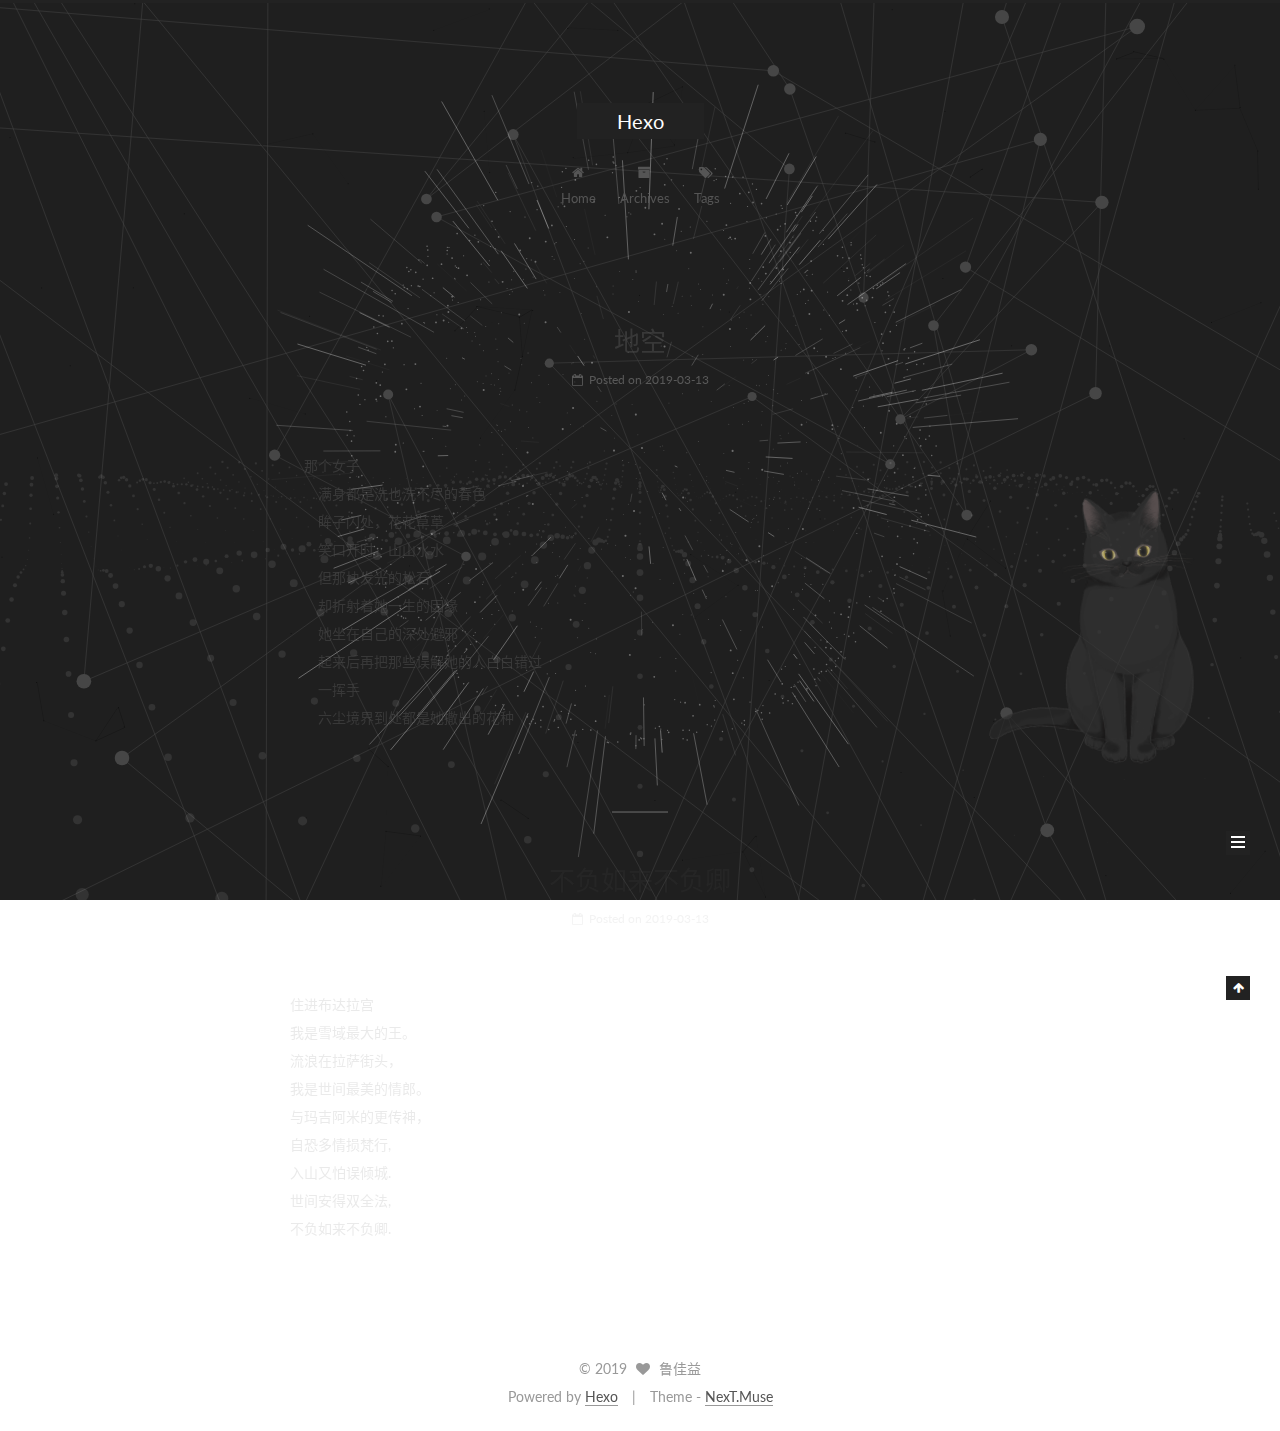
==== index.html @ 79070330 "Site updated: 2019-03-13 19:53:10" ====
<!DOCTYPE html>



  


<html class="theme-next muse use-motion" lang="zh-CN">
<head><meta name="generator" content="Hexo 3.8.0">
  <meta charset="UTF-8">
<meta http-equiv="X-UA-Compatible" content="IE=edge">
<meta name="viewport" content="width=device-width, initial-scale=1, maximum-scale=1">
<meta name="theme-color" content="#222">









<meta http-equiv="Cache-Control" content="no-transform">
<meta http-equiv="Cache-Control" content="no-siteapp">















  
  
  <link href="/lib/fancybox/source/jquery.fancybox.css?v=2.1.5" rel="stylesheet" type="text/css">




  
  
  
  

  
    
    
  

  

  

  

  

  
    
    
    <link href="//fonts.googleapis.com/css?family=Lato:300,300italic,400,400italic,700,700italic&subset=latin,latin-ext" rel="stylesheet" type="text/css">
  






<link href="/lib/font-awesome/css/font-awesome.min.css?v=4.6.2" rel="stylesheet" type="text/css">

<link href="/css/main.css?v=5.1.2" rel="stylesheet" type="text/css">


  <meta name="keywords" content="Hexo, NexT">








  <link rel="shortcut icon" type="image/x-icon" href="/favicon.ico?v=5.1.2">






<meta property="og:type" content="website">
<meta property="og:title" content="Hexo">
<meta property="og:url" content="http://yoursite.com/index.html">
<meta property="og:site_name" content="Hexo">
<meta property="og:locale" content="zh-CN">
<meta name="twitter:card" content="summary">
<meta name="twitter:title" content="Hexo">



<script type="text/javascript" id="hexo.configurations">
  var NexT = window.NexT || {};
  var CONFIG = {
    root: '/',
    scheme: 'Muse',
    sidebar: {"position":"left","display":"post","offset":12,"offset_float":12,"b2t":false,"scrollpercent":false,"onmobile":false},
    fancybox: true,
    tabs: true,
    motion: true,
    duoshuo: {
      userId: '0',
      author: 'Author'
    },
    algolia: {
      applicationID: '',
      apiKey: '',
      indexName: '',
      hits: {"per_page":10},
      labels: {"input_placeholder":"Search for Posts","hits_empty":"We didn't find any results for the search: ${query}","hits_stats":"${hits} results found in ${time} ms"}
    }
  };
</script>



  <link rel="canonical" href="http://yoursite.com/">





  <title>Hexo</title>
  














</head>

<body itemscope itemtype="http://schema.org/WebPage" lang="zh-CN">

  
  
    
  

  <div class="container sidebar-position-left 
   page-home 
 ">
    <div class="headband"></div>

    <header id="header" class="header" itemscope itemtype="http://schema.org/WPHeader">
      <div class="header-inner"><div class="site-brand-wrapper">
  <div class="site-meta ">
    

    <div class="custom-logo-site-title">
      <a href="/" class="brand" rel="start">
        <span class="logo-line-before"><i></i></span>
        <span class="site-title">Hexo</span>
        <span class="logo-line-after"><i></i></span>
      </a>
    </div>
      
        <p class="site-subtitle"></p>
      
  </div>

  <div class="site-nav-toggle">
    <button>
      <span class="btn-bar"></span>
      <span class="btn-bar"></span>
      <span class="btn-bar"></span>
    </button>
  </div>
</div>

<nav class="site-nav">
  

  
    <ul id="menu" class="menu">
      
        
        <li class="menu-item menu-item-home">
          <a href="/" rel="section">
            
              <i class="menu-item-icon fa fa-fw fa-home"></i> <br>
            
            Home
          </a>
        </li>
      
        
        <li class="menu-item menu-item-archives">
          <a href="/archives/" rel="section">
            
              <i class="menu-item-icon fa fa-fw fa-archive"></i> <br>
            
            Archives
          </a>
        </li>
      
        
        <li class="menu-item menu-item-tags">
          <a href="/tags/" rel="section">
            
              <i class="menu-item-icon fa fa-fw fa-tags"></i> <br>
            
            Tags
          </a>
        </li>
      

      
    </ul>
  

  
</nav>



 </div>
    </header>

    <main id="main" class="main">
      <div class="main-inner">
        <div class="content-wrap">
          <div id="content" class="content">
            
  <section id="posts" class="posts-expand">
    
      

  

  
  
  

  <article class="post post-type-normal" itemscope itemtype="http://schema.org/Article">
  
  
  
  <div class="post-block">
    <link itemprop="mainEntityOfPage" href="http://yoursite.com/2019/03/13/地空/">

    <span hidden itemprop="author" itemscope itemtype="http://schema.org/Person">
      <meta itemprop="name" content="鲁佳益">
      <meta itemprop="description" content>
      <meta itemprop="image" content="/images/avatar.gif">
    </span>

    <span hidden itemprop="publisher" itemscope itemtype="http://schema.org/Organization">
      <meta itemprop="name" content="Hexo">
    </span>

    
      <header class="post-header">

        
        
          <h1 class="post-title" itemprop="name headline">
                
                <a class="post-title-link" href="/2019/03/13/地空/" itemprop="url">地空</a></h1>
        

        <div class="post-meta">
          <span class="post-time">
            
              <span class="post-meta-item-icon">
                <i class="fa fa-calendar-o"></i>
              </span>
              
                <span class="post-meta-item-text">Posted on</span>
              
              <time title="Post created" itemprop="dateCreated datePublished" datetime="2019-03-13T19:48:02+08:00">
                2019-03-13
              </time>
            

            

            
          </span>

          

          
            
          

          
          

          

          

          

        </div>
      </header>
    

    
    
    
    <div class="post-body" itemprop="articleBody">

      
      

      
        
          
            <p>　那个女子<br>　　满身都是洗也洗不尽的春色<br>　　眸子闪处，花花草草<br>　　笑口开时，山山水水<br>　　但那块发光的松石<br>　　却折射着她一生的因缘<br>　　她坐在自己的深处避邪<br>　　起来后再把那些误解她的人白白错过<br>　　一挥手<br>　　六尘境界到处都是她撒出的花种</p>

          
        
      
    </div>
    
    
    

    

    

    

    <footer class="post-footer">
      

      

      

      
      
        <div class="post-eof"></div>
      
    </footer>
  </div>
  
  
  
  </article>


    
      

  

  
  
  

  <article class="post post-type-normal" itemscope itemtype="http://schema.org/Article">
  
  
  
  <div class="post-block">
    <link itemprop="mainEntityOfPage" href="http://yoursite.com/2019/03/13/不负如来不负卿/">

    <span hidden itemprop="author" itemscope itemtype="http://schema.org/Person">
      <meta itemprop="name" content="鲁佳益">
      <meta itemprop="description" content>
      <meta itemprop="image" content="/images/avatar.gif">
    </span>

    <span hidden itemprop="publisher" itemscope itemtype="http://schema.org/Organization">
      <meta itemprop="name" content="Hexo">
    </span>

    
      <header class="post-header">

        
        
          <h1 class="post-title" itemprop="name headline">
                
                <a class="post-title-link" href="/2019/03/13/不负如来不负卿/" itemprop="url">不负如来不负卿</a></h1>
        

        <div class="post-meta">
          <span class="post-time">
            
              <span class="post-meta-item-icon">
                <i class="fa fa-calendar-o"></i>
              </span>
              
                <span class="post-meta-item-text">Posted on</span>
              
              <time title="Post created" itemprop="dateCreated datePublished" datetime="2019-03-13T19:45:33+08:00">
                2019-03-13
              </time>
            

            

            
          </span>

          

          
            
          

          
          

          

          

          

        </div>
      </header>
    

    
    
    
    <div class="post-body" itemprop="articleBody">

      
      

      
        
          
            <p>住进布达拉宫<br>我是雪域最大的王。<br>流浪在拉萨街头，<br>我是世间最美的情郎。<br>与玛吉阿米的更传神，<br>自恐多情损梵行,<br>入山又怕误倾城.<br>世间安得双全法,<br>不负如来不负卿.</p>

          
        
      
    </div>
    
    
    

    

    

    

    <footer class="post-footer">
      

      

      

      
      
        <div class="post-eof"></div>
      
    </footer>
  </div>
  
  
  
  </article>


    
  </section>

  


          </div>
          


          

        </div>
        
          
  
  <div class="sidebar-toggle">
    <div class="sidebar-toggle-line-wrap">
      <span class="sidebar-toggle-line sidebar-toggle-line-first"></span>
      <span class="sidebar-toggle-line sidebar-toggle-line-middle"></span>
      <span class="sidebar-toggle-line sidebar-toggle-line-last"></span>
    </div>
  </div>

  <aside id="sidebar" class="sidebar">
    
    <div class="sidebar-inner">

      

      

      <section class="site-overview sidebar-panel sidebar-panel-active">
        <div class="site-author motion-element" itemprop="author" itemscope itemtype="http://schema.org/Person">
          <img class="site-author-image" itemprop="image" src="/images/avatar.gif" alt="鲁佳益">
          <p class="site-author-name" itemprop="name">鲁佳益</p>
           
              <p class="site-description motion-element" itemprop="description"></p>
          
        </div>
        <nav class="site-state motion-element">

          
            <div class="site-state-item site-state-posts">
              <a href="/archives/">
                <span class="site-state-item-count">2</span>
                <span class="site-state-item-name">posts</span>
              </a>
            </div>
          

          

          

        </nav>

        

        <div class="links-of-author motion-element">
          
        </div>

        
        

        
        

        


      </section>

      

      

    </div>
  </aside>


        
      </div>
    </main>

    <footer id="footer" class="footer">
      <div class="footer-inner">
        <div class="copyright">
  
  &copy; 
  <span itemprop="copyrightYear">2019</span>
  <span class="with-love">
    <i class="fa fa-heart"></i>
  </span>
  <span class="author" itemprop="copyrightHolder">鲁佳益</span>
</div>


<div class="powered-by">
  Powered by <a class="theme-link" href="https://hexo.io">Hexo</a>
</div>

<div class="theme-info">
  Theme -
  <a class="theme-link" href="https://github.com/iissnan/hexo-theme-next">
    NexT.Muse
  </a>
</div>


        

        
      </div>
    </footer>

    
      <div class="back-to-top">
        <i class="fa fa-arrow-up"></i>
        
      </div>
    

  </div>

  

<script type="text/javascript">
  if (Object.prototype.toString.call(window.Promise) !== '[object Function]') {
    window.Promise = null;
  }
</script>









  


  



  
  



  
  



  
  





  
  <script type="text/javascript" src="/lib/jquery/index.js?v=2.1.3"></script>

  
  <script type="text/javascript" src="/lib/fastclick/lib/fastclick.min.js?v=1.0.6"></script>

  
  <script type="text/javascript" src="/lib/jquery_lazyload/jquery.lazyload.js?v=1.9.7"></script>

  
  <script type="text/javascript" src="/lib/velocity/velocity.min.js?v=1.2.1"></script>

  
  <script type="text/javascript" src="/lib/velocity/velocity.ui.min.js?v=1.2.1"></script>

  
  <script type="text/javascript" src="/lib/fancybox/source/jquery.fancybox.pack.js?v=2.1.5"></script>

  
  <script type="text/javascript" src="/lib/canvas-nest/canvas-nest.min.js"></script>

  
  <script type="text/javascript" src="/lib/three/three.min.js"></script>

  
  <script type="text/javascript" src="/lib/three/three-waves.min.js"></script>

  
  <script type="text/javascript" src="/lib/three/canvas_lines.min.js"></script>

  
  <script type="text/javascript" src="/lib/three/canvas_sphere.min.js"></script>


  


  <script type="text/javascript" src="/js/src/utils.js?v=5.1.2"></script>

  <script type="text/javascript" src="/js/src/motion.js?v=5.1.2"></script>



  
  

  
    <script type="text/javascript" src="/js/src/scrollspy.js?v=5.1.2"></script>
<script type="text/javascript" src="/js/src/post-details.js?v=5.1.2"></script>

  

  


  <script type="text/javascript" src="/js/src/bootstrap.js?v=5.1.2"></script>



  


  




	





  





  






  





  

  

  

  

  

  

<script src="/live2dw/lib/L2Dwidget.min.js?0c58a1486de42ac6cc1c59c7d98ae887"></script><script>L2Dwidget.init({"pluginRootPath":"live2dw/","pluginJsPath":"lib/","pluginModelPath":"assets/","tagMode":false,"log":false,"model":{"jsonPath":"/live2dw/assets/hijiki.model.json"},"display":{"position":"right","width":150,"height":300},"mobile":{"show":true}});</script></body>
</html>
---- css/main.css ----
/* normalize.css v3.0.2 | MIT License | git.io/normalize */
html {
  font-family: sans-serif; /* 1 */
  -ms-text-size-adjust: 100%; /* 2 */
  -webkit-text-size-adjust: 100%; /* 2 */
}
body {
  margin: 0;
}
article,
aside,
details,
figcaption,
figure,
footer,
header,
hgroup,
main,
menu,
nav,
section,
summary {
  display: block;
}
audio,
canvas,
progress,
video {
  display: inline-block; /* 1 */
  vertical-align: baseline; /* 2 */
}
audio:not([controls]) {
  display: none;
  height: 0;
}
[hidden],
template {
  display: none;
}
a {
  background-color: transparent;
}
a:active,
a:hover {
  outline: 0;
}
abbr[title] {
  border-bottom: 1px dotted;
}
b,
strong {
  font-weight: bold;
}
dfn {
  font-style: italic;
}
h1 {
  font-size: 2em;
  margin: 0.67em 0;
}
mark {
  background: #ff0;
  color: #000;
}
small {
  font-size: 80%;
}
sub,
sup {
  font-size: 75%;
  line-height: 0;
  position: relative;
  vertical-align: baseline;
}
sup {
  top: -0.5em;
}
sub {
  bottom: -0.25em;
}
img {
  border: 0;
}
svg:not(:root) {
  overflow: hidden;
}
figure {
  margin: 1em 40px;
}
hr {
  -moz-box-sizing: content-box;
  box-sizing: content-box;
  height: 0;
}
pre {
  overflow: auto;
}
code,
kbd,
pre,
samp {
  font-family: monospace, monospace;
  font-size: 1em;
}
button,
input,
optgroup,
select,
textarea {
  color: inherit; /* 1 */
  font: inherit; /* 2 */
  margin: 0; /* 3 */
}
button {
  overflow: visible;
}
button,
select {
  text-transform: none;
}
button,
html input[type="button"],
input[type="reset"],
input[type="submit"] {
  -webkit-appearance: button; /* 2 */
  cursor: pointer; /* 3 */
}
button[disabled],
html input[disabled] {
  cursor: default;
}
button::-moz-focus-inner,
input::-moz-focus-inner {
  border: 0;
  padding: 0;
}
input {
  line-height: normal;
}
input[type="checkbox"],
input[type="radio"] {
  box-sizing: border-box; /* 1 */
  padding: 0; /* 2 */
}
input[type="number"]::-webkit-inner-spin-button,
input[type="number"]::-webkit-outer-spin-button {
  height: auto;
}
input[type="search"] {
  -webkit-appearance: textfield; /* 1 */
  -moz-box-sizing: content-box;
  -webkit-box-sizing: content-box; /* 2 */
  box-sizing: content-box;
}
input[type="search"]::-webkit-search-cancel-button,
input[type="search"]::-webkit-search-decoration {
  -webkit-appearance: none;
}
fieldset {
  border: 1px solid #c0c0c0;
  margin: 0 2px;
  padding: 0.35em 0.625em 0.75em;
}
legend {
  border: 0; /* 1 */
  padding: 0; /* 2 */
}
textarea {
  overflow: auto;
}
optgroup {
  font-weight: bold;
}
table {
  border-collapse: collapse;
  border-spacing: 0;
}
td,
th {
  padding: 0;
}
::selection {
  background: #262a30;
  color: #fff;
}
body {
  position: relative;
  font-family: 'Lato', "PingFang SC", "Microsoft YaHei", sans-serif;
  font-size: 14px;
  line-height: 2;
  color: #555;
  background: #fff;
}
@media (max-width: 767px) {
  body {
    padding-right: 0 !important;
  }
}
@media (min-width: 768px) and (max-width: 991px) {
  body {
    padding-right: 0 !important;
  }
}
@media (min-width: 1600px) {
  body {
    font-size: 16px;
  }
}
h1,
h2,
h3,
h4,
h5,
h6 {
  margin: 0;
  padding: 0;
  font-weight: bold;
  line-height: 1.5;
  font-family: 'Lato', "PingFang SC", "Microsoft YaHei", sans-serif;
}
h2,
h3,
h4,
h5,
h6 {
  margin: 20px 0 15px;
}
h1 {
  font-size: 22px;
}
@media (max-width: 767px) {
  h1 {
    font-size: 18px;
  }
}
h2 {
  font-size: 20px;
}
@media (max-width: 767px) {
  h2 {
    font-size: 16px;
  }
}
h3 {
  font-size: 18px;
}
@media (max-width: 767px) {
  h3 {
    font-size: 14px;
  }
}
h4 {
  font-size: 16px;
}
@media (max-width: 767px) {
  h4 {
    font-size: 12px;
  }
}
h5 {
  font-size: 14px;
}
@media (max-width: 767px) {
  h5 {
    font-size: 10px;
  }
}
h6 {
  font-size: 12px;
}
@media (max-width: 767px) {
  h6 {
    font-size: 8px;
  }
}
p {
  margin: 0 0 20px 0;
}
a {
  color: #555;
  text-decoration: none;
  border-bottom: 1px solid #999;
  word-wrap: break-word;
}
a:hover {
  color: #222;
  border-bottom-color: #222;
}
blockquote {
  margin: 0;
  padding: 0;
}
img {
  display: block;
  margin: auto;
  max-width: 100%;
  height: auto;
}
hr {
  margin: 40px 0;
  height: 3px;
  border: none;
  background-color: #ddd;
  background-image: repeating-linear-gradient(-45deg, #fff, #fff 4px, transparent 4px, transparent 8px);
}
blockquote {
  padding: 0 15px;
  color: #666;
  border-left: 4px solid #ddd;
}
blockquote cite::before {
  content: "-";
  padding: 0 5px;
}
dt {
  font-weight: 700;
}
dd {
  margin: 0;
  padding: 0;
}
.text-left {
  text-align: left;
}
.text-center {
  text-align: center;
}
.text-right {
  text-align: right;
}
.text-justify {
  text-align: justify;
}
.text-nowrap {
  white-space: nowrap;
}
.text-lowercase {
  text-transform: lowercase;
}
.text-uppercase {
  text-transform: uppercase;
}
.text-capitalize {
  text-transform: capitalize;
}
.center-block {
  display: block;
  margin-left: auto;
  margin-right: auto;
}
.clearfix:before,
.clearfix:after {
  content: " ";
  display: table;
}
.clearfix:after {
  clear: both;
}
.pullquote {
  width: 45%;
}
.pullquote.left {
  float: left;
  margin-left: 5px;
  margin-right: 10px;
}
.pullquote.right {
  float: right;
  margin-left: 10px;
  margin-right: 5px;
}
.affix.affix.affix {
  position: fixed;
}
.translation {
  margin-top: -20px;
  font-size: 14px;
  color: #999;
}
.scrollbar-measure {
  width: 100px;
  height: 100px;
  overflow: scroll;
  position: absolute;
  top: -9999px;
}
.use-motion .motion-element {
  opacity: 0;
}
table {
  margin: 20px 0;
  width: 100%;
  border-collapse: collapse;
  border-spacing: 0;
  border: 1px solid #ddd;
  font-size: 14px;
  table-layout: fixed;
  word-wrap: break-all;
}
table>tbody>tr:nth-of-type(odd) {
  background-color: #f9f9f9;
}
table>tbody>tr:hover {
  background-color: #f5f5f5;
}
caption,
th,
td {
  padding: 8px;
  text-align: left;
  vertical-align: middle;
  font-weight: normal;
}
th,
td {
  border-bottom: 3px solid #ddd;
  border-right: 1px solid #eee;
}
th {
  padding-bottom: 10px;
  font-weight: 700;
}
td {
  border-bottom-width: 1px;
}
html,
body {
  height: 100%;
}
.container {
  position: relative;
  min-height: 100%;
}
.header-inner {
  margin: 0 auto;
  padding: 100px 0 70px;
  width: 700px;
}
@media (min-width: 1600px) {
  .container .header-inner {
    width: 900px;
  }
}
.main {
  padding-bottom: 150px;
}
.main-inner {
  margin: 0 auto;
  width: 700px;
}
@media (min-width: 1600px) {
  .container .main-inner {
    width: 900px;
  }
}
.footer {
  position: absolute;
  left: 0;
  bottom: 0;
  width: 100%;
  min-height: 50px;
}
.footer-inner {
  box-sizing: border-box;
  margin: 20px auto;
  width: 700px;
}
@media (min-width: 1600px) {
  .container .footer-inner {
    width: 900px;
  }
}
pre,
.highlight {
  overflow: auto;
  margin: 20px 0;
  padding: 0;
  font-size: 13px;
  color: #4d4d4c;
  background: #f7f7f7;
  line-height: 1.6;
}
pre,
code {
  font-family: consolas, Menlo, "PingFang SC", "Microsoft YaHei", monospace;
}
code {
  padding: 2px 4px;
  word-wrap: break-word;
  color: #555;
  background: #eee;
  border-radius: 3px;
  font-size: 13px;
}
pre code {
  padding: 0;
  color: #4d4d4c;
  background: none;
  text-shadow: none;
}
.highlight {
  border-radius: 1px;
}
.highlight pre {
  border: none;
  margin: 0;
  padding: 10px 0;
}
.highlight table {
  margin: 0;
  width: auto;
  border: none;
}
.highlight td {
  border: none;
  padding: 0;
}
.highlight figcaption {
  font-size: 1em;
  color: #4d4d4c;
  line-height: 1em;
  margin-bottom: 1em;
}
.highlight figcaption:before,
.highlight figcaption:after {
  content: " ";
  display: table;
}
.highlight figcaption:after {
  clear: both;
}
.highlight figcaption a {
  float: right;
  color: #4d4d4c;
}
.highlight figcaption a:hover {
  border-bottom-color: #4d4d4c;
}
.highlight .gutter pre {
  padding-left: 10px;
  padding-right: 10px;
  color: #869194;
  text-align: right;
  background-color: #eff2f3;
}
.highlight .code pre {
  width: 100%;
  padding-left: 10px;
  padding-right: 10px;
  background-color: #f7f7f7;
}
.highlight .line {
  height: 20px;
}
.gutter {
  -webkit-user-select: none;
  -moz-user-select: none;
  -ms-user-select: none;
  user-select: none;
}
.gist table {
  width: auto;
}
.gist table td {
  border: none;
}
pre .deletion {
  background: #fdd;
}
pre .addition {
  background: #dfd;
}
pre .meta {
  color: #8959a8;
}
pre .comment {
  color: #8e908c;
}
pre .variable,
pre .attribute,
pre .tag,
pre .regexp,
pre .ruby .constant,
pre .xml .tag .title,
pre .xml .pi,
pre .xml .doctype,
pre .html .doctype,
pre .css .id,
pre .css .class,
pre .css .pseudo {
  color: #c82829;
}
pre .number,
pre .preprocessor,
pre .built_in,
pre .literal,
pre .params,
pre .constant,
pre .command {
  color: #f5871f;
}
pre .ruby .class .title,
pre .css .rules .attribute,
pre .string,
pre .value,
pre .inheritance,
pre .header,
pre .ruby .symbol,
pre .xml .cdata,
pre .special,
pre .number,
pre .formula {
  color: #718c00;
}
pre .title,
pre .css .hexcolor {
  color: #3e999f;
}
pre .function,
pre .python .decorator,
pre .python .title,
pre .ruby .function .title,
pre .ruby .title .keyword,
pre .perl .sub,
pre .javascript .title,
pre .coffeescript .title {
  color: #4271ae;
}
pre .keyword,
pre .javascript .function {
  color: #8959a8;
}
.full-image.full-image.full-image {
  border: none;
  max-width: 100%;
  width: auto;
  margin: 20px auto;
}
@media (min-width: 992px) {
  .full-image.full-image.full-image {
    max-width: none;
    width: 110%;
    margin: 25px -5%;
  }
}
.blockquote-center,
.page-home .post-type-quote blockquote,
.page-post-detail .post-type-quote blockquote {
  position: relative;
  margin: 40px 0;
  padding: 0;
  border-left: none;
  text-align: center;
}
.blockquote-center::before,
.page-home .post-type-quote blockquote::before,
.page-post-detail .post-type-quote blockquote::before,
.blockquote-center::after,
.page-home .post-type-quote blockquote::after,
.page-post-detail .post-type-quote blockquote::after {
  position: absolute;
  content: ' ';
  display: block;
  width: 100%;
  height: 24px;
  opacity: 0.2;
  background-repeat: no-repeat;
  background-position: 0 -6px;
  background-size: 22px 22px;
}
.blockquote-center::before,
.page-home .post-type-quote blockquote::before,
.page-post-detail .post-type-quote blockquote::before {
  top: -20px;
  background-image: url("../images/quote-l.svg");
  border-top: 1px solid #ccc;
}
.blockquote-center::after,
.page-home .post-type-quote blockquote::after,
.page-post-detail .post-type-quote blockquote::after {
  bottom: -20px;
  background-image: url("../images/quote-r.svg");
  border-bottom: 1px solid #ccc;
  background-position: 100% 8px;
}
.blockquote-center p,
.page-home .post-type-quote blockquote p,
.page-post-detail .post-type-quote blockquote p,
.blockquote-center div,
.page-home .post-type-quote blockquote div,
.page-post-detail .post-type-quote blockquote div {
  text-align: center;
}
.post .post-body .group-picture img {
  box-sizing: border-box;
  padding: 0 3px;
  border: none;
}
.post .group-picture-row {
  overflow: hidden;
  margin-top: 6px;
}
.post .group-picture-row:first-child {
  margin-top: 0;
}
.post .group-picture-column {
  float: left;
}
.page-post-detail .post-body .group-picture-column {
  float: none;
  margin-top: 10px;
  width: auto !important;
}
.page-post-detail .post-body .group-picture-column img {
  margin: 0 auto;
}
.page-archive .group-picture-container {
  overflow: hidden;
}
.page-archive .group-picture-row {
  float: left;
}
.page-archive .group-picture-row:first-child {
  margin-top: 6px;
}
.page-archive .group-picture-column {
  max-width: 150px;
  max-height: 150px;
}
.post-body .note {
  position: relative;
  padding: 15px;
  margin-bottom: 20px;
  border: 1px solid #eee;
  border-left-width: 5px;
  border-radius: 3px;
}
.post-body .note h2,
.post-body .note h3,
.post-body .note h4,
.post-body .note h5,
.post-body .note h6 {
  margin-top: 0;
  margin-bottom: 0;
  border-bottom: initial;
  padding-top: 0 !important;
}
.post-body .note p:first-child,
.post-body .note ul:first-child,
.post-body .note ol:first-child,
.post-body .note table:first-child,
.post-body .note pre:first-child,
.post-body .note blockquote:first-child {
  margin-top: 0;
}
.post-body .note p:last-child,
.post-body .note ul:last-child,
.post-body .note ol:last-child,
.post-body .note table:last-child,
.post-body .note pre:last-child,
.post-body .note blockquote:last-child {
  margin-bottom: 0;
}
.post-body .note.default {
  border-left-color: #777;
}
.post-body .note.default h2,
.post-body .note.default h3,
.post-body .note.default h4,
.post-body .note.default h5,
.post-body .note.default h6 {
  color: #777;
}
.post-body .note.primary {
  border-left-color: #6f42c1;
}
.post-body .note.primary h2,
.post-body .note.primary h3,
.post-body .note.primary h4,
.post-body .note.primary h5,
.post-body .note.primary h6 {
  color: #6f42c1;
}
.post-body .note.info {
  border-left-color: #428bca;
}
.post-body .note.info h2,
.post-body .note.info h3,
.post-body .note.info h4,
.post-body .note.info h5,
.post-body .note.info h6 {
  color: #428bca;
}
.post-body .note.success {
  border-left-color: #5cb85c;
}
.post-body .note.success h2,
.post-body .note.success h3,
.post-body .note.success h4,
.post-body .note.success h5,
.post-body .note.success h6 {
  color: #5cb85c;
}
.post-body .note.warning {
  border-left-color: #f0ad4e;
}
.post-body .note.warning h2,
.post-body .note.warning h3,
.post-body .note.warning h4,
.post-body .note.warning h5,
.post-body .note.warning h6 {
  color: #f0ad4e;
}
.post-body .note.danger {
  border-left-color: #d9534f;
}
.post-body .note.danger h2,
.post-body .note.danger h3,
.post-body .note.danger h4,
.post-body .note.danger h5,
.post-body .note.danger h6 {
  color: #d9534f;
}
.post-body .label {
  display: inline;
  padding: 0 2px;
  white-space: nowrap;
}
.post-body .label.default {
  background-color: #f0f0f0;
}
.post-body .label.primary {
  background-color: #efe6f7;
}
.post-body .label.info {
  background-color: #e5f2f8;
}
.post-body .label.success {
  background-color: #e7f4e9;
}
.post-body .label.warning {
  background-color: #fcf6e1;
}
.post-body .label.danger {
  background-color: #fae8eb;
}
.post-body .tabs {
  position: relative;
  display: block;
  margin-bottom: 20px;
  padding-top: 10px;
}
.post-body .tabs ul.nav-tabs {
  margin: 0;
  padding: 0;
  display: flex;
  margin-bottom: -1px;
}
@media (max-width: 413px) {
  .post-body .tabs ul.nav-tabs {
    display: block;
    margin-bottom: 5px;
  }
}
.post-body .tabs ul.nav-tabs li.tab {
  list-style-type: none !important;
  margin: 0 0.25em 0 0;
  border-top: 3px solid transparent;
  border-left: 1px solid transparent;
  border-right: 1px solid transparent;
}
@media (max-width: 413px) {
  .post-body .tabs ul.nav-tabs li.tab {
    margin: initial;
    border-top: 1px solid transparent;
    border-left: 3px solid transparent;
    border-right: 1px solid transparent;
    border-bottom: 1px solid transparent;
  }
}
.post-body .tabs ul.nav-tabs li.tab a {
  outline: 0;
  border-bottom: initial;
  display: block;
  line-height: 1.8em;
  padding: 0.25em 0.75em;
  transition-duration: 0.2s;
  transition-timing-function: ease-out;
  transition-delay: 0s;
}
.post-body .tabs ul.nav-tabs li.tab a i {
  width: 1.285714285714286em;
}
.post-body .tabs ul.nav-tabs li.tab.active {
  border-top: 3px solid #fc6423;
  border-left: 1px solid #ddd;
  border-right: 1px solid #ddd;
  background-color: #fff;
}
@media (max-width: 413px) {
  .post-body .tabs ul.nav-tabs li.tab.active {
    border-top: 1px solid #ddd;
    border-left: 3px solid #fc6423;
    border-right: 1px solid #ddd;
    border-bottom: 1px solid #ddd;
  }
}
.post-body .tabs ul.nav-tabs li.tab.active a {
  cursor: default;
  color: #555;
}
.post-body .tabs .tab-content {
  background-color: #fff;
}
.post-body .tabs .tab-content .tab-pane {
  border: 1px solid #ddd;
  padding: 20px 20px 0 20px;
}
.post-body .tabs .tab-content .tab-pane:not(.active) {
  display: none !important;
}
.post-body .tabs .tab-content .tab-pane.active {
  display: block !important;
}
.btn {
  display: inline-block;
  padding: 0 20px;
  font-size: 14px;
  color: #fff;
  background: #222;
  border: 2px solid #222;
  text-decoration: none;
  border-radius: 0;
  transition-property: background-color;
  transition-duration: 0.2s;
  transition-timing-function: ease-in-out;
  transition-delay: 0s;
}
.btn:hover,
.post-button .btn:hover {
  border-color: #222;
  color: #222;
  background: #fff;
}
.btn-bar {
  display: block;
  width: 22px;
  height: 2px;
  background: #555;
  border-radius: 1px;
}
.btn-bar+.btn-bar {
  margin-top: 4px;
}
.pagination {
  margin: 120px 0 40px;
  text-align: center;
  border-top: 1px solid #eee;
}
.page-number-basic,
.pagination .prev,
.pagination .next,
.pagination .page-number,
.pagination .space {
  display: inline-block;
  position: relative;
  top: -1px;
  margin: 0 10px;
  padding: 0 10px;
  line-height: 30px;
}
@media (max-width: 767px) {
  .page-number-basic,
  .pagination .prev,
  .pagination .next,
  .pagination .page-number,
  .pagination .space {
    margin: 0 5px;
  }
}
.pagination .prev,
.pagination .next,
.pagination .page-number {
  border-bottom: 0;
  border-top: 1px solid #eee;
  transition-property: border-color;
  transition-duration: 0.2s;
  transition-timing-function: ease-in-out;
  transition-delay: 0s;
}
.pagination .prev:hover,
.pagination .next:hover,
.pagination .page-number:hover {
  border-top-color: #222;
}
.pagination .space {
  padding: 0;
  margin: 0;
}
.pagination .prev {
  margin-left: 0;
}
.pagination .next {
  margin-right: 0;
}
.pagination .page-number.current {
  color: #fff;
  background: #ccc;
  border-top-color: #ccc;
}
@media (max-width: 767px) {
  .pagination {
    border-top: none;
  }
  .pagination .prev,
  .pagination .next,
  .pagination .page-number {
    margin-bottom: 10px;
    border-top: 0;
    border-bottom: 1px solid #eee;
  }
  .pagination .prev:hover,
  .pagination .next:hover,
  .pagination .page-number:hover {
    border-bottom-color: #222;
  }
}
.comments {
  margin: 60px 20px 0;
}
.tag-cloud {
  text-align: center;
}
.tag-cloud a {
  display: inline-block;
  margin: 10px;
}
.back-to-top {
  box-sizing: border-box;
  position: fixed;
  bottom: -100px;
  right: 30px;
  z-index: 1050;
  padding: 0 6px;
  width: 24px;
  background: #222;
  font-size: 12px;
  opacity: 1;
  color: #fff;
  cursor: pointer;
  text-align: center;
  -webkit-transform: translateZ(0);
  transition-property: bottom;
  transition-duration: 0.2s;
  transition-timing-function: ease-in-out;
  transition-delay: 0s;
}
@media (min-width: 768px) and (max-width: 991px) {
  .back-to-top {
    display: none !important;
  }
}
@media (max-width: 767px) {
  .back-to-top {
    display: none !important;
  }
}
.back-to-top.back-to-top-on {
  bottom: 19px;
}
.header {
  background: transparent;
}
.header-inner {
  position: relative;
}
.headband {
  height: 3px;
  background: #222;
}
.site-meta {
  margin: 0;
  text-align: center;
}
@media (max-width: 767px) {
  .site-meta {
    text-align: center;
  }
}
.brand {
  position: relative;
  display: inline-block;
  padding: 0 40px;
  color: #fff;
  background: #222;
  border-bottom: none;
}
.brand:hover {
  color: #fff;
}
.logo {
  display: inline-block;
  margin-right: 5px;
  line-height: 36px;
  vertical-align: top;
}
.site-title {
  display: inline-block;
  vertical-align: top;
  line-height: 36px;
  font-size: 20px;
  font-weight: normal;
  font-family: 'Lato', "PingFang SC", "Microsoft YaHei", sans-serif;
}
.site-subtitle {
  margin-top: 10px;
  font-size: 13px;
  color: #999;
}
.use-motion .brand {
  opacity: 0;
}
.use-motion .logo,
.use-motion .site-title,
.use-motion .site-subtitle {
  opacity: 0;
  position: relative;
  top: -10px;
}
.site-nav-toggle {
  display: none;
  position: absolute;
  top: 10px;
  left: 10px;
}
@media (max-width: 767px) {
  .site-nav-toggle {
    display: block;
  }
}
.site-nav-toggle button {
  margin-top: 2px;
  padding: 9px 10px;
  background: transparent;
  border: none;
}
@media (max-width: 767px) {
  .site-nav {
    display: none;
    margin: 0 -10px;
    padding: 0 10px;
    clear: both;
    border-top: 1px solid #ddd;
  }
}
@media (min-width: 768px) and (max-width: 991px) {
  .site-nav {
    display: block !important;
  }
}
@media (min-width: 992px) {
  .site-nav {
    display: block !important;
  }
}
.menu {
  margin-top: 20px;
  padding-left: 0;
  text-align: center;
}
.menu .menu-item {
  display: inline-block;
  margin: 0 10px;
  list-style: none;
}
@media screen and (max-width: 767px) {
  .menu .menu-item {
    margin-top: 10px;
  }
}
.menu .menu-item a {
  display: block;
  font-size: 13px;
  line-height: inherit;
  border-bottom: 1px solid transparent;
  transition-property: border-color;
  transition-duration: 0.2s;
  transition-timing-function: ease-in-out;
  transition-delay: 0s;
}
.menu .menu-item a:hover {
  border-bottom-color: #222;
}
.menu .menu-item .fa {
  margin-right: 5px;
}
.use-motion .menu-item {
  opacity: 0;
}
.post-body {
  font-family: 'Lato', "PingFang SC", "Microsoft YaHei", sans-serif;
}
@media (max-width: 767px) {
  .post-body {
    word-break: break-word;
  }
}
.post-body .fancybox img {
  display: block !important;
  margin: 0 auto;
  cursor: pointer;
  cursor: zoom-in;
  cursor: -webkit-zoom-in;
}
.post-body .image-caption,
.post-body .figure .caption {
  margin: 10px auto 15px;
  text-align: center;
  font-size: 14px;
  color: #999;
  font-weight: bold;
  line-height: 1;
}
.post-sticky-flag {
  display: inline-block;
  font-size: 16px;
  -ms-transform: rotate(30deg);
  -webkit-transform: rotate(30deg);
  -moz-transform: rotate(30deg);
  -ms-transform: rotate(30deg);
  -o-transform: rotate(30deg);
  transform: rotate(30deg);
}
.posts-expand {
  padding-top: 40px;
}
@media (max-width: 767px) {
  .posts-expand {
    margin: 0 20px;
  }
  .post-body pre {
    padding: 10px;
  }
  .post-body pre .gutter pre {
    padding-right: 10px;
  }
  .post-body .highlight {
    margin-left: 0px;
    margin-right: 0px;
    padding: 0;
  }
  .post-body .highlight .gutter pre {
    padding-right: 10px;
  }
}
@media (min-width: 992px) {
  .posts-expand .post-body {
    text-align: justify;
  }
}
.posts-expand .post-body h2,
.posts-expand .post-body h3,
.posts-expand .post-body h4,
.posts-expand .post-body h5,
.posts-expand .post-body h6 {
  padding-top: 10px;
}
.posts-expand .post-body h2 .header-anchor,
.posts-expand .post-body h3 .header-anchor,
.posts-expand .post-body h4 .header-anchor,
.posts-expand .post-body h5 .header-anchor,
.posts-expand .post-body h6 .header-anchor {
  float: right;
  margin-left: 10px;
  color: #ccc;
  border-bottom-style: none;
  visibility: hidden;
}
.posts-expand .post-body h2 .header-anchor:hover,
.posts-expand .post-body h3 .header-anchor:hover,
.posts-expand .post-body h4 .header-anchor:hover,
.posts-expand .post-body h5 .header-anchor:hover,
.posts-expand .post-body h6 .header-anchor:hover {
  color: inherit;
}
.posts-expand .post-body h2:hover .header-anchor,
.posts-expand .post-body h3:hover .header-anchor,
.posts-expand .post-body h4:hover .header-anchor,
.posts-expand .post-body h5:hover .header-anchor,
.posts-expand .post-body h6:hover .header-anchor {
  visibility: visible;
}
.posts-expand .post-body ul li {
  list-style: circle;
}
.posts-expand .post-body img {
  box-sizing: border-box;
  margin: auto;
  padding: 3px;
  border: 1px solid #ddd;
}
.posts-expand .fancybox img {
  margin: 0 auto;
}
@media (max-width: 767px) {
  .posts-collapse {
    margin: 0 20px;
  }
  .posts-collapse .post-title,
  .posts-collapse .post-meta {
    display: block;
    width: auto;
    text-align: left;
  }
}
.posts-collapse {
  position: relative;
  z-index: 1010;
  margin-left: 55px;
}
.posts-collapse::after {
  content: " ";
  position: absolute;
  top: 20px;
  left: 0;
  margin-left: -2px;
  width: 4px;
  height: 100%;
  background: #f5f5f5;
  z-index: -1;
}
@media (max-width: 767px) {
  .posts-collapse {
    margin: 0 20px;
  }
}
.posts-collapse .collection-title {
  position: relative;
  margin: 60px 0;
}
.posts-collapse .collection-title h1,
.posts-collapse .collection-title h2 {
  margin-left: 20px;
}
.posts-collapse .collection-title small {
  color: #bbb;
  margin-left: 5px;
}
.posts-collapse .collection-title::before {
  content: " ";
  position: absolute;
  left: 0;
  top: 50%;
  margin-left: -4px;
  margin-top: -4px;
  width: 8px;
  height: 8px;
  background: #bbb;
  border-radius: 50%;
}
.posts-collapse .post {
  margin: 30px 0;
}
.posts-collapse .post-header {
  position: relative;
  transition-duration: 0.2s;
  transition-timing-function: ease-in-out;
  transition-delay: 0s;
  transition-property: border;
  border-bottom: 1px dashed #ccc;
}
.posts-collapse .post-header::before {
  content: " ";
  position: absolute;
  left: 0;
  top: 12px;
  width: 6px;
  height: 6px;
  margin-left: -4px;
  background: #bbb;
  border-radius: 50%;
  border: 1px solid #fff;
  transition-duration: 0.2s;
  transition-timing-function: ease-in-out;
  transition-delay: 0s;
  transition-property: background;
}
.posts-collapse .post-header:hover {
  border-bottom-color: #666;
}
.posts-collapse .post-header:hover::before {
  background: #222;
}
.posts-collapse .post-meta {
  position: absolute;
  font-size: 12px;
  left: 20px;
  top: 5px;
}
.posts-collapse .post-comments-count {
  display: none;
}
.posts-collapse .post-title {
  margin-left: 60px;
  font-size: 16px;
  font-weight: normal;
  line-height: inherit;
}
.posts-collapse .post-title::after {
  margin-left: 3px;
  opacity: 0.6;
}
.posts-collapse .post-title a {
  color: #666;
  border-bottom: none;
}
.page-home .post-type-quote .post-header,
.page-post-detail .post-type-quote .post-header,
.page-home .post-type-quote .post-tags,
.page-post-detail .post-type-quote .post-tags {
  display: none;
}
.posts-expand .post-title {
  font-size: 26px;
  text-align: center;
  word-break: break-word;
  font-weight: 400;
}
@media (max-width: 767px) {
  .posts-expand .post-title {
    font-size: 22px;
  }
}
.posts-expand .post-title-link {
  display: inline-block;
  position: relative;
  color: #555;
  border-bottom: none;
  line-height: 1.2;
  vertical-align: top;
}
.posts-expand .post-title-link::before {
  content: "";
  position: absolute;
  width: 100%;
  height: 2px;
  bottom: 0;
  left: 0;
  background-color: #000;
  visibility: hidden;
  -webkit-transform: scaleX(0);
  -moz-transform: scaleX(0);
  -ms-transform: scaleX(0);
  -o-transform: scaleX(0);
  transform: scaleX(0);
  transition-duration: 0.2s;
  transition-timing-function: ease-in-out;
  transition-delay: 0s;
}
.posts-expand .post-title-link:hover::before {
  visibility: visible;
  -webkit-transform: scaleX(1);
  -moz-transform: scaleX(1);
  -ms-transform: scaleX(1);
  -o-transform: scaleX(1);
  transform: scaleX(1);
}
.posts-expand .post-title-link .fa {
  font-size: 16px;
}
.posts-expand .post-meta {
  margin: 3px 0 60px 0;
  color: #999;
  font-family: 'Lato', "PingFang SC", "Microsoft YaHei", sans-serif;
  font-size: 12px;
  text-align: center;
}
.posts-expand .post-meta .post-category-list {
  display: inline-block;
  margin: 0;
  padding: 3px;
}
.posts-expand .post-meta .post-category-list-link {
  color: #999;
}
.posts-expand .post-meta .post-description {
  font-size: 14px;
  margin-top: 2px;
}
.post-wordcount {
  display: inline-block;
}
.post-meta-divider {
  margin: 0 0.5em;
}
.post-meta-item-icon {
  margin-right: 3px;
}
@media (min-width: 768px) and (max-width: 991px) {
  .post-meta-item-icon {
    display: inline-block;
  }
}
@media (max-width: 767px) {
  .post-meta-item-icon {
    display: inline-block;
  }
}
@media (min-width: 768px) and (max-width: 991px) {
  .post-meta-item-text {
    display: none;
  }
}
@media (max-width: 767px) {
  .post-meta-item-text {
    display: none;
  }
}
@media (max-width: 767px) {
  .posts-expand .post-comments-count {
    display: none;
  }
}
.post-button {
  margin-top: 50px;
}
.post-button .btn {
  color: #fff;
  font-size: 14px;
  background: #222;
  border-radius: 0;
  line-height: 2;
  margin: 0 4px 8px 4px;
}
.post-button .fa-fw {
  width: 1.285714285714286em;
  text-align: left;
}
.posts-expand .post-tags {
  margin-top: 40px;
  text-align: center;
}
.posts-expand .post-tags a {
  display: inline-block;
  margin-right: 10px;
  font-size: 13px;
}
.post-nav {
  display: table;
  margin-top: 15px;
  width: 100%;
  border-top: 1px solid #eee;
}
.post-nav-divider {
  display: table-cell;
  width: 10%;
}
.post-nav-item {
  display: table-cell;
  padding: 10px 0 0 0;
  width: 45%;
  vertical-align: top;
}
.post-nav-item a {
  position: relative;
  display: block;
  line-height: 25px;
  font-size: 14px;
  color: #555;
  border-bottom: none;
}
.post-nav-item a:hover {
  color: #222;
  border-bottom: none;
}
.post-nav-item a:active {
  top: 2px;
}
.post-nav-item .fa {
  position: absolute;
  top: 8px;
  left: 0;
  font-size: 12px;
}
.post-nav-next a {
  padding-left: 15px;
}
.post-nav-prev {
  text-align: right;
}
.post-nav-prev a {
  padding-right: 15px;
}
.post-nav-prev .fa {
  right: 0;
  left: auto;
}
.posts-expand .post-eof {
  display: block;
  margin: 80px auto 60px;
  width: 8%;
  height: 1px;
  background: #ccc;
  text-align: center;
}
.post:last-child .post-eof.post-eof.post-eof {
  display: none;
}
.post-gallery {
  display: table;
  table-layout: fixed;
  width: 100%;
  border-collapse: separate;
}
.post-gallery-row {
  display: table-row;
}
.post-gallery .post-gallery-img {
  display: table-cell;
  text-align: center;
  vertical-align: middle;
  border: none;
}
.post-gallery .post-gallery-img img {
  max-width: 100%;
  max-height: 100%;
  border: none;
}
.fancybox-close,
.fancybox-close:hover {
  border: none;
}
.rtl.post-body p,
.rtl.post-body a,
.rtl.post-body h1,
.rtl.post-body h2,
.rtl.post-body h3,
.rtl.post-body h4,
.rtl.post-body h5,
.rtl.post-body h6,
.rtl.post-body li,
.rtl.post-body ul,
.rtl.post-body ol {
  direction: rtl;
  font-family: UKIJ Ekran;
}
.rtl.post-title {
  font-family: UKIJ Ekran;
}
.sidebar {
  position: fixed;
  right: 0;
  top: 0;
  bottom: 0;
  width: 0;
  z-index: 1040;
  box-shadow: inset 0 2px 6px #000;
  background: #222;
  -webkit-transform: translateZ(0);
}
.sidebar a {
  color: #999;
  border-bottom-color: #555;
}
.sidebar a:hover {
  color: #eee;
}
@media (min-width: 768px) and (max-width: 991px) {
  .sidebar {
    display: none !important;
  }
}
@media (max-width: 767px) {
  .sidebar {
    display: none !important;
  }
}
.sidebar-inner {
  position: relative;
  padding: 20px 10px;
  color: #999;
  text-align: center;
}
.sidebar-toggle {
  position: fixed;
  right: 30px;
  bottom: 45px;
  width: 14px;
  height: 14px;
  padding: 5px;
  background: #222;
  line-height: 0;
  z-index: 1050;
  cursor: pointer;
  -webkit-transform: translateZ(0);
}
@media (min-width: 768px) and (max-width: 991px) {
  .sidebar-toggle {
    display: none !important;
  }
}
@media (max-width: 767px) {
  .sidebar-toggle {
    display: none !important;
  }
}
.sidebar-toggle-line {
  position: relative;
  display: inline-block;
  vertical-align: top;
  height: 2px;
  width: 100%;
  background: #fff;
  margin-top: 3px;
}
.sidebar-toggle-line:first-child {
  margin-top: 0;
}
.site-author-image {
  display: block;
  margin: 0 auto;
  padding: 2px;
  max-width: 96px;
  height: auto;
  border: 2px solid #333;
}
.site-author-name {
  margin: 5px 0 0;
  text-align: center;
  color: #f5f5f5;
  font-weight: normal;
}
.site-description {
  margin-top: 5px;
  text-align: center;
  font-size: 14px;
  color: #999;
}
.site-state {
  overflow: hidden;
  line-height: 1.4;
  white-space: nowrap;
  text-align: center;
}
.site-state-item {
  display: inline-block;
  padding: 0 15px;
  border-left: 1px solid #333;
}
.site-state-item:first-child {
  border-left: none;
}
.site-state-item a {
  border-bottom: none;
}
.site-state-item-count {
  display: block;
  text-align: center;
  color: inherit;
  font-weight: 600;
  font-size: 18px;
}
.site-state-item-name {
  font-size: 13px;
  color: inherit;
}
.feed-link {
  margin-top: 20px;
}
.feed-link a {
  display: inline-block;
  padding: 0 15px;
  color: #fc6423;
  border: 1px solid #fc6423;
  border-radius: 4px;
}
.feed-link a i {
  color: #fc6423;
  font-size: 14px;
}
.feed-link a:hover {
  color: #fff;
  background: #fc6423;
}
.feed-link a:hover i {
  color: #fff;
}
.links-of-author {
  margin-top: 20px;
  display: flex;
  flex-wrap: wrap;
  justify-content: center;
}
.links-of-author a {
  display: inline-block;
  vertical-align: middle;
  margin-right: 10px;
  margin-bottom: 10px;
  border-bottom-color: #555;
  font-size: 13px;
}
.links-of-author a:before {
  display: inline-block;
  vertical-align: middle;
  margin-right: 3px;
  content: " ";
  width: 4px;
  height: 4px;
  border-radius: 50%;
  background: #9ae45b;
}
.links-of-blogroll {
  font-size: 13px;
}
.links-of-blogroll-title {
  margin-top: 20px;
  font-size: 14px;
  font-weight: 600;
}
.links-of-blogroll-list {
  margin: 0;
  padding: 0;
  list-style: none;
}
.links-of-blogroll-item {
  padding: 2px 10px;
}
.sidebar-nav {
  margin: 0 0 20px;
  padding-left: 0;
}
.sidebar-nav li {
  display: inline-block;
  cursor: pointer;
  border-bottom: 1px solid transparent;
  font-size: 14px;
  color: #555;
}
.sidebar-nav li:hover {
  color: #f5f5f5;
}
.page-post-detail .sidebar-nav-toc {
  padding: 0 5px;
}
.page-post-detail .sidebar-nav-overview {
  margin-left: 10px;
}
.sidebar-nav .sidebar-nav-active {
  color: #87daff;
  border-bottom-color: #87daff;
}
.sidebar-nav .sidebar-nav-active:hover {
  color: #87daff;
}
.sidebar-panel {
  display: none;
}
.sidebar-panel-active {
  display: block;
}
.post-toc-empty {
  font-size: 14px;
  color: #666;
}
.post-toc-wrap {
  overflow: hidden;
}
.post-toc {
  overflow: auto;
}
.post-toc ol {
  margin: 0;
  padding: 0 2px 5px 10px;
  text-align: left;
  list-style: none;
  font-size: 14px;
}
.post-toc ol > ol {
  padding-left: 0;
}
.post-toc ol a {
  transition-duration: 0.2s;
  transition-timing-function: ease-in-out;
  transition-delay: 0s;
  transition-property: all;
  color: #999;
  border-bottom-color: #555;
}
.post-toc ol a:hover {
  color: #ccc;
  border-bottom-color: #ccc;
}
.post-toc .nav-item {
  overflow: hidden;
  text-overflow: ellipsis;
  white-space: nowrap;
  line-height: 1.8;
}
.post-toc .nav .nav-child {
  display: none;
}
.post-toc .nav .active > .nav-child {
  display: block;
}
.post-toc .nav .active-current > .nav-child {
  display: block;
}
.post-toc .nav .active-current > .nav-child > .nav-item {
  display: block;
}
.post-toc .nav .active > a {
  color: #87daff;
  border-bottom-color: #87daff;
}
.post-toc .nav .active-current > a {
  color: #87daff;
}
.post-toc .nav .active-current > a:hover {
  color: #87daff;
}
.footer {
  font-size: 14px;
  color: #999;
}
.footer img {
  border: none;
}
.footer-inner {
  text-align: center;
}
.with-love {
  display: inline-block;
  margin: 0 5px;
}
.powered-by,
.theme-info {
  display: inline-block;
}
.powered-by {
  margin-right: 10px;
}
.powered-by::after {
  content: "|";
  padding-left: 10px;
}
.cc-license {
  margin-top: 10px;
  text-align: center;
}
.cc-license .cc-opacity {
  opacity: 0.7;
  border-bottom: none;
}
.cc-license .cc-opacity:hover {
  opacity: 0.9;
}
.cc-license img {
  display: inline-block;
}
.theme-next #ds-thread #ds-reset {
  color: #555;
}
.theme-next #ds-thread #ds-reset .ds-replybox {
  margin-bottom: 30px;
}
.theme-next #ds-thread #ds-reset .ds-replybox .ds-avatar,
.theme-next #ds-reset .ds-avatar img {
  box-shadow: none;
}
.theme-next #ds-thread #ds-reset .ds-textarea-wrapper {
  border-color: #c7d4e1;
  background: none;
  border-top-right-radius: 3px;
  border-top-left-radius: 3px;
}
.theme-next #ds-thread #ds-reset .ds-textarea-wrapper textarea {
  height: 60px;
}
.theme-next #ds-reset .ds-rounded-top {
  border-radius: 0;
}
.theme-next #ds-thread #ds-reset .ds-post-toolbar {
  box-sizing: border-box;
  border: 1px solid #c7d4e1;
  background: #f6f8fa;
}
.theme-next #ds-thread #ds-reset .ds-post-options {
  height: 40px;
  border: none;
  background: none;
}
.theme-next #ds-thread #ds-reset .ds-toolbar-buttons {
  top: 11px;
}
.theme-next #ds-thread #ds-reset .ds-sync {
  top: 5px;
}
.theme-next #ds-thread #ds-reset .ds-post-button {
  top: 4px;
  right: 5px;
  width: 90px;
  height: 30px;
  border: 1px solid #c5ced7;
  border-radius: 3px;
  background-image: linear-gradient(#fbfbfc, #f5f7f9);
  color: #60676d;
}
.theme-next #ds-thread #ds-reset .ds-post-button:hover {
  background-position: 0 -30px;
  color: #60676d;
}
.theme-next #ds-thread #ds-reset .ds-comments-info {
  padding: 10px 0;
}
.theme-next #ds-thread #ds-reset .ds-sort {
  display: none;
}
.theme-next #ds-thread #ds-reset li.ds-tab a.ds-current {
  border: none;
  background: #f6f8fa;
  color: #60676d;
}
.theme-next #ds-thread #ds-reset li.ds-tab a.ds-current:hover {
  background-color: #e9f0f7;
  color: #60676d;
}
.theme-next #ds-thread #ds-reset li.ds-tab a {
  border-radius: 2px;
  padding: 5px;
}
.theme-next #ds-thread #ds-reset .ds-login-buttons p {
  color: #999;
  line-height: 36px;
}
.theme-next #ds-thread #ds-reset .ds-login-buttons .ds-service-list li {
  height: 28px;
}
.theme-next #ds-thread #ds-reset .ds-service-list a {
  background: none;
  padding: 5px;
  border: 1px solid;
  border-radius: 3px;
  text-align: center;
}
.theme-next #ds-thread #ds-reset .ds-service-list a:hover {
  color: #fff;
  background: #666;
}
.theme-next #ds-thread #ds-reset .ds-service-list .ds-weibo {
  color: #fc9b00;
  border-color: #fc9b00;
}
.theme-next #ds-thread #ds-reset .ds-service-list .ds-weibo:hover {
  background: #fc9b00;
}
.theme-next #ds-thread #ds-reset .ds-service-list .ds-qq {
  color: #60a3ec;
  border-color: #60a3ec;
}
.theme-next #ds-thread #ds-reset .ds-service-list .ds-qq:hover {
  background: #60a3ec;
}
.theme-next #ds-thread #ds-reset .ds-service-list .ds-renren {
  color: #2e7ac4;
  border-color: #2e7ac4;
}
.theme-next #ds-thread #ds-reset .ds-service-list .ds-renren:hover {
  background: #2e7ac4;
}
.theme-next #ds-thread #ds-reset .ds-service-list .ds-douban {
  color: #37994c;
  border-color: #37994c;
}
.theme-next #ds-thread #ds-reset .ds-service-list .ds-douban:hover {
  background: #37994c;
}
.theme-next #ds-thread #ds-reset .ds-service-list .ds-kaixin {
  color: #fef20d;
  border-color: #fef20d;
}
.theme-next #ds-thread #ds-reset .ds-service-list .ds-kaixin:hover {
  background: #fef20d;
}
.theme-next #ds-thread #ds-reset .ds-service-list .ds-netease {
  color: #f00;
  border-color: #f00;
}
.theme-next #ds-thread #ds-reset .ds-service-list .ds-netease:hover {
  background: #f00;
}
.theme-next #ds-thread #ds-reset .ds-service-list .ds-sohu {
  color: #ffcb05;
  border-color: #ffcb05;
}
.theme-next #ds-thread #ds-reset .ds-service-list .ds-sohu:hover {
  background: #ffcb05;
}
.theme-next #ds-thread #ds-reset .ds-service-list .ds-baidu {
  color: #2831e0;
  border-color: #2831e0;
}
.theme-next #ds-thread #ds-reset .ds-service-list .ds-baidu:hover {
  background: #2831e0;
}
.theme-next #ds-thread #ds-reset .ds-service-list .ds-google {
  color: #166bec;
  border-color: #166bec;
}
.theme-next #ds-thread #ds-reset .ds-service-list .ds-google:hover {
  background: #166bec;
}
.theme-next #ds-thread #ds-reset .ds-service-list .ds-weixin {
  color: #00ce0d;
  border-color: #00ce0d;
}
.theme-next #ds-thread #ds-reset .ds-service-list .ds-weixin:hover {
  background: #00ce0d;
}
.theme-next #ds-thread #ds-reset .ds-service-list .ds-more-services {
  border: none;
}
.theme-next #ds-thread #ds-reset .ds-service-list .ds-more-services:hover {
  background: none;
}
.theme-next #ds-reset .duoshuo-ua-admin {
  display: inline-block;
  color: #f00;
}
.theme-next #ds-reset .duoshuo-ua-platform,
.theme-next #ds-reset .duoshuo-ua-browser {
  color: #ccc;
}
.theme-next #ds-reset .duoshuo-ua-platform .fa,
.theme-next #ds-reset .duoshuo-ua-browser .fa {
  display: inline-block;
  margin-right: 3px;
}
.theme-next #ds-reset .duoshuo-ua-separator {
  display: inline-block;
  margin-left: 5px;
}
.theme-next .this_ua {
  background-color: #ccc !important;
  border-radius: 4px;
  padding: 0 5px !important;
  margin: 1px 1px !important;
  border: 1px solid #bbb !important;
  color: #fff;
  display: inline-block !important;
}
.theme-next .this_ua.admin {
  background-color: #d9534f !important;
  border-color: #d9534f !important;
}
.theme-next .this_ua.platform.iOS,
.theme-next .this_ua.platform.Mac,
.theme-next .this_ua.platform.Windows {
  background-color: #39b3d7 !important;
  border-color: #46b8da !important;
}
.theme-next .this_ua.platform.Linux {
  background-color: #3a3a3a !important;
  border-color: #1f1f1f !important;
}
.theme-next .this_ua.platform.Android {
  background-color: #00c47d !important;
  border-color: #01b171 !important;
}
.theme-next .this_ua.browser.Mobile,
.theme-next .this_ua.browser.Chrome {
  background-color: #5cb85c !important;
  border-color: #4cae4c !important;
}
.theme-next .this_ua.browser.Firefox {
  background-color: #f0ad4e !important;
  border-color: #eea236 !important;
}
.theme-next .this_ua.browser.Maxthon,
.theme-next .this_ua.browser.IE {
  background-color: #428bca !important;
  border-color: #357ebd !important;
}
.theme-next .this_ua.browser.baidu,
.theme-next .this_ua.browser.UCBrowser,
.theme-next .this_ua.browser.Opera {
  background-color: #d9534f !important;
  border-color: #d43f3a !important;
}
.theme-next .this_ua.browser.Android,
.theme-next .this_ua.browser.QQBrowser {
  background-color: #78ace9 !important;
  border-color: #4cae4c !important;
}
.post-spread {
  margin-top: 20px;
  text-align: center;
}
.jiathis_style {
  display: inline-block;
}
.jiathis_style a {
  border: none;
}
.fa {
  font-family: FontAwesome !important;
}
.post-spread {
  margin-top: 20px;
  text-align: center;
}
.bdshare-slide-button-box a {
  border: none;
}
.bdsharebuttonbox {
  display: inline-block;
}
.bdsharebuttonbox a {
  border: none;
}
.local-search-pop-overlay {
  position: fixed;
  width: 100%;
  height: 100%;
  top: 0;
  left: 0;
  z-index: 2080;
  background-color: rgba(0,0,0,0.3);
}
.local-search-popup {
  display: none;
  position: fixed;
  top: 10%;
  left: 50%;
  margin-left: -350px;
  width: 700px;
  height: 80%;
  padding: 0;
  background: #fff;
  color: #333;
  z-index: 9999;
  border-radius: 5px;
}
@media (max-width: 767px) {
  .local-search-popup {
    padding: 0;
    top: 0;
    left: 0;
    margin: 0;
    width: 100%;
    height: 100%;
    border-radius: 0;
  }
}
.local-search-popup ul.search-result-list {
  padding: 0;
  margin: 0 5px;
}
.local-search-popup p.search-result {
  border-bottom: 1px dashed #ccc;
  padding: 5px 0;
}
.local-search-popup a.search-result-title {
  font-weight: bold;
  font-size: 16px;
}
.local-search-popup .search-keyword {
  border-bottom: 1px dashed #f00;
  font-weight: bold;
  color: #f00;
}
.local-search-popup .local-search-header {
  padding: 5px;
  height: 36px;
  background: #f5f5f5;
  border-top-left-radius: 5px;
  border-top-right-radius: 5px;
}
.local-search-popup #local-search-result {
  overflow: auto;
  position: relative;
  padding: 5px 25px;
  height: calc(100% - 55px);
}
.local-search-popup .local-search-input-wrapper {
  display: inline-block;
  width: calc(100% - 90px);
  height: 36px;
  line-height: 36px;
  padding: 0 5px;
}
.local-search-popup .local-search-input-wrapper input {
  padding: 8px 0;
  height: 20px;
  display: block;
  width: 100%;
  outline: none;
  border: none;
  background: transparent;
  vertical-align: middle;
}
.local-search-popup .search-icon,
.local-search-popup .popup-btn-close {
  display: inline-block;
  font-size: 18px;
  color: #999;
  height: 36px;
  width: 18px;
  padding-left: 10px;
  padding-right: 10px;
}
.local-search-popup .search-icon {
  float: left;
}
.local-search-popup .popup-btn-close {
  border-left: 1px solid #eee;
  float: right;
  cursor: pointer;
}
.local-search-popup #no-result {
  position: absolute;
  left: 50%;
  top: 50%;
  -webkit-transform: translate(-50%, -50%);
  -webkit-transform: translate(-50%, -50%);
  -moz-transform: translate(-50%, -50%);
  -ms-transform: translate(-50%, -50%);
  -o-transform: translate(-50%, -50%);
  transform: translate(-50%, -50%);
  color: #ccc;
}
.site-uv,
.site-pv,
.page-pv {
  display: inline-block;
}
.site-uv .busuanzi-value,
.site-pv .busuanzi-value,
.page-pv .busuanzi-value {
  margin: 0 5px;
}
.site-uv {
  margin-right: 10px;
}
.site-uv::after {
  content: "|";
  padding-left: 10px;
}
.use-motion .post {
  opacity: 0;
}
.page-archive .archive-page-counter {
  position: relative;
  top: 3px;
  left: 20px;
}
@media (max-width: 767px) {
  .page-archive .archive-page-counter {
    top: 5px;
  }
}
.page-archive .posts-collapse .archive-move-on {
  position: absolute;
  top: 11px;
  left: 0;
  margin-left: -6px;
  width: 10px;
  height: 10px;
  opacity: 0.5;
  background: #555;
  border: 1px solid #fff;
  border-radius: 50%;
}
.category-all-page .category-all-title {
  text-align: center;
}
.category-all-page .category-all {
  margin-top: 20px;
}
.category-all-page .category-list {
  margin: 0;
  padding: 0;
  list-style: none;
}
.category-all-page .category-list-item {
  margin: 5px 10px;
}
.category-all-page .category-list-count {
  color: #bbb;
}
.category-all-page .category-list-count:before {
  display: inline;
  content: " (";
}
.category-all-page .category-list-count:after {
  display: inline;
  content: ") ";
}
.category-all-page .category-list-child {
  padding-left: 10px;
}
#schedule ul#event-list {
  padding-left: 30px;
}
#schedule ul#event-list hr {
  margin: 20px 0 45px 0 !important;
  background: #222;
}
#schedule ul#event-list hr:after {
  display: inline-block;
  content: 'NOW';
  background: #222;
  color: #fff;
  font-weight: bold;
  text-align: right;
  padding: 0 5px;
}
#schedule ul#event-list li.event {
  margin: 20px 0px;
  background: #f9f9f9;
  padding-left: 10px;
  min-height: 40px;
}
#schedule ul#event-list li.event h2.event-summary {
  margin: 0;
  padding-bottom: 3px;
}
#schedule ul#event-list li.event h2.event-summary:before {
  display: inline-block;
  font-family: FontAwesome;
  font-size: 8px;
  content: '\f111';
  vertical-align: middle;
  margin-right: 25px;
  color: #bbb;
}
#schedule ul#event-list li.event span.event-relative-time {
  display: inline-block;
  font-size: 12px;
  font-weight: 400;
  padding-left: 12px;
  color: #bbb;
}
#schedule ul#event-list li.event span.event-details {
  display: block;
  color: #bbb;
  margin-left: 56px;
  padding-top: 3px;
  padding-bottom: 6px;
  text-indent: -24px;
  line-height: 18px;
}
#schedule ul#event-list li.event span.event-details:before {
  text-indent: 0;
  display: inline-block;
  width: 14px;
  font-family: FontAwesome;
  text-align: center;
  margin-right: 9px;
  color: #bbb;
}
#schedule ul#event-list li.event span.event-details.event-location:before {
  content: '\f041';
}
#schedule ul#event-list li.event span.event-details.event-duration:before {
  content: '\f017';
}
#schedule ul#event-list li.event-past {
  background: #fcfcfc;
}
#schedule ul#event-list li.event-past > * {
  opacity: 0.6;
}
#schedule ul#event-list li.event-past h2.event-summary {
  color: #bbb;
}
#schedule ul#event-list li.event-past h2.event-summary:before {
  color: #dfdfdf;
}
#schedule ul#event-list li.event-now {
  background: #222;
  color: #fff;
  padding: 15px 0 15px 10px;
}
#schedule ul#event-list li.event-now h2.event-summary:before {
  -webkit-transform: scale(1.2);
  -moz-transform: scale(1.2);
  -ms-transform: scale(1.2);
  -o-transform: scale(1.2);
  transform: scale(1.2);
  color: #fff;
  animation: dot-flash 1s alternate infinite ease-in-out;
}
#schedule ul#event-list li.event-now * {
  color: #fff !important;
}
@-moz-keyframes dot-flash {
  from {
    opacity: 1;
    -webkit-transform: scale(1.1);
    -moz-transform: scale(1.1);
    -ms-transform: scale(1.1);
    -o-transform: scale(1.1);
    transform: scale(1.1);
  }
  to {
    opacity: 0;
    -webkit-transform: scale(1);
    -moz-transform: scale(1);
    -ms-transform: scale(1);
    -o-transform: scale(1);
    transform: scale(1);
  }
}
@-webkit-keyframes dot-flash {
  from {
    opacity: 1;
    -webkit-transform: scale(1.1);
    -moz-transform: scale(1.1);
    -ms-transform: scale(1.1);
    -o-transform: scale(1.1);
    transform: scale(1.1);
  }
  to {
    opacity: 0;
    -webkit-transform: scale(1);
    -moz-transform: scale(1);
    -ms-transform: scale(1);
    -o-transform: scale(1);
    transform: scale(1);
  }
}
@-o-keyframes dot-flash {
  from {
    opacity: 1;
    -webkit-transform: scale(1.1);
    -moz-transform: scale(1.1);
    -ms-transform: scale(1.1);
    -o-transform: scale(1.1);
    transform: scale(1.1);
  }
  to {
    opacity: 0;
    -webkit-transform: scale(1);
    -moz-transform: scale(1);
    -ms-transform: scale(1);
    -o-transform: scale(1);
    transform: scale(1);
  }
}
@keyframes dot-flash {
  from {
    opacity: 1;
    -webkit-transform: scale(1.1);
    -moz-transform: scale(1.1);
    -ms-transform: scale(1.1);
    -o-transform: scale(1.1);
    transform: scale(1.1);
  }
  to {
    opacity: 0;
    -webkit-transform: scale(1);
    -moz-transform: scale(1);
    -ms-transform: scale(1);
    -o-transform: scale(1);
    transform: scale(1);
  }
}
.page-post-detail .sidebar-toggle-line {
  background: #87daff;
}
.page-post-detail .comments {
  overflow: hidden;
}
@media (max-width: 767px) {
  .header-inner,
  .container .main-inner,
  .footer-inner {
    width: auto;
  }
}
embed {
  display: block;
  margin: 0px auto 25px auto;
}
.custom-logo .site-meta-headline {
  text-align: center;
}
.custom-logo .brand {
  background: none;
}
.custom-logo .site-title {
  margin: 10px auto 0;
  font-size: 24px;
  color: #222;
}
.custom-logo .site-title a {
  border: none;
}
.custom-logo-image {
  margin: 0 auto;
  padding: 5px;
  max-width: 150px;
  background: #fff;
}
@media (max-width: 767px) {
  .site-nav {
    position: absolute;
    left: 0;
    top: 52px;
    margin: 0;
    width: 100%;
    padding: 0;
    background: #fff;
    border-bottom: 1px solid #ddd;
    z-index: 1;
  }
}
@media (max-width: 767px) {
  .menu {
    text-align: left;
  }
}
@media (max-width: 767px) {
  .menu .menu-item {
    display: block;
    margin: 0 10px;
    vertical-align: top;
  }
}
@media (max-width: 767px) {
  .menu .menu-item br {
    display: none;
  }
}
@media (max-width: 767px) {
  .menu .menu-item a {
    padding: 5px 10px;
  }
}
.menu .menu-item .fa {
  margin-right: 0;
}
.site-search form {
  display: none;
}
.links-of-blogroll-inline .links-of-blogroll-item {
  display: inline-block;
}
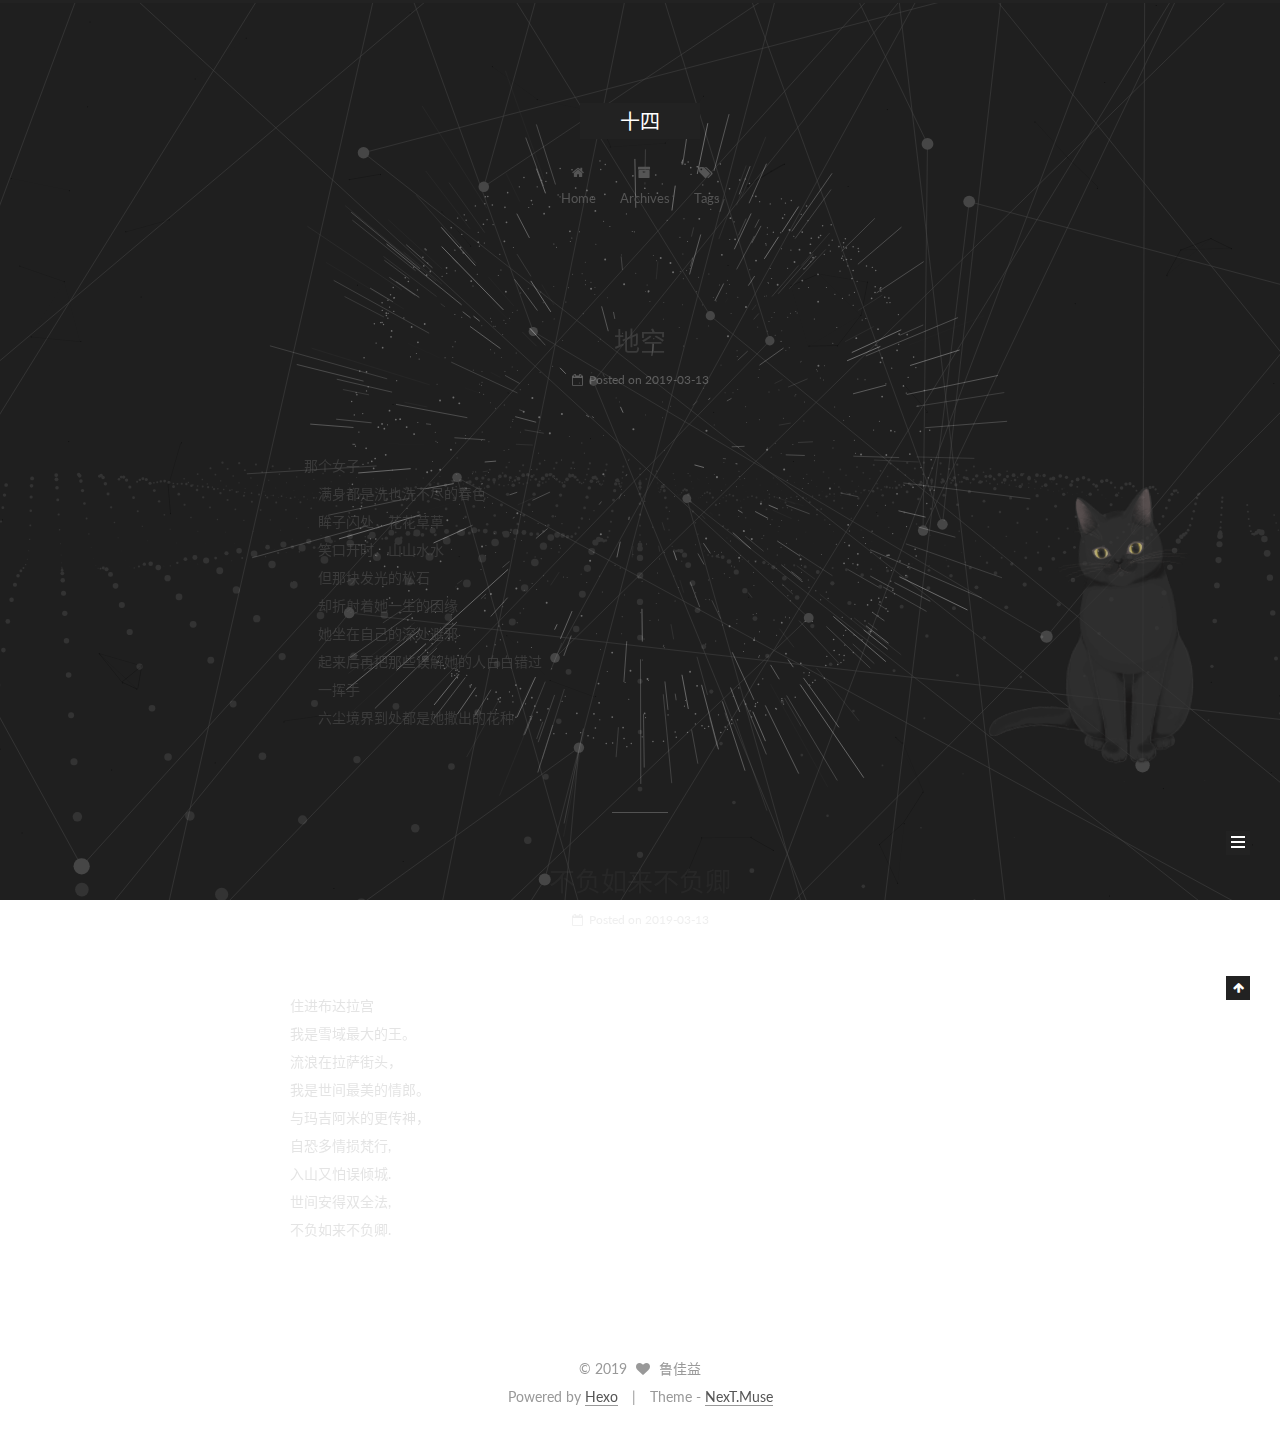
==== commit b7a2fc89: "Site updated: 2019-03-13 20:09:53" ====
--- a/index.html
+++ b/index.html
@@ -95,12 +95,12 @@
 
 
 <meta property="og:type" content="website">
-<meta property="og:title" content="Hexo">
+<meta property="og:title" content="十四">
 <meta property="og:url" content="http://yoursite.com/index.html">
-<meta property="og:site_name" content="Hexo">
+<meta property="og:site_name" content="十四">
 <meta property="og:locale" content="zh-CN">
 <meta name="twitter:card" content="summary">
-<meta name="twitter:title" content="Hexo">
+<meta name="twitter:title" content="十四">
 
 
 
@@ -135,7 +135,7 @@
 
 
 
-  <title>Hexo</title>
+  <title>十四</title>
   
 
 
@@ -173,7 +173,7 @@
     <div class="custom-logo-site-title">
       <a href="/" class="brand" rel="start">
         <span class="logo-line-before"><i></i></span>
-        <span class="site-title">Hexo</span>
+        <span class="site-title">十四</span>
         <span class="logo-line-after"><i></i></span>
       </a>
     </div>
@@ -269,7 +269,7 @@
     </span>
 
     <span hidden itemprop="publisher" itemscope itemtype="http://schema.org/Organization">
-      <meta itemprop="name" content="Hexo">
+      <meta itemprop="name" content="十四">
     </span>
 
     
@@ -389,7 +389,7 @@
     </span>
 
     <span hidden itemprop="publisher" itemscope itemtype="http://schema.org/Organization">
-      <meta itemprop="name" content="Hexo">
+      <meta itemprop="name" content="十四">
     </span>
 
     
--- a/css/main.css
+++ b/css/main.css
@@ -1807,7 +1807,7 @@
   width: 4px;
   height: 4px;
   border-radius: 50%;
-  background: #9ae45b;
+  background: #ff0b83;
 }
 .links-of-blogroll {
   font-size: 13px;
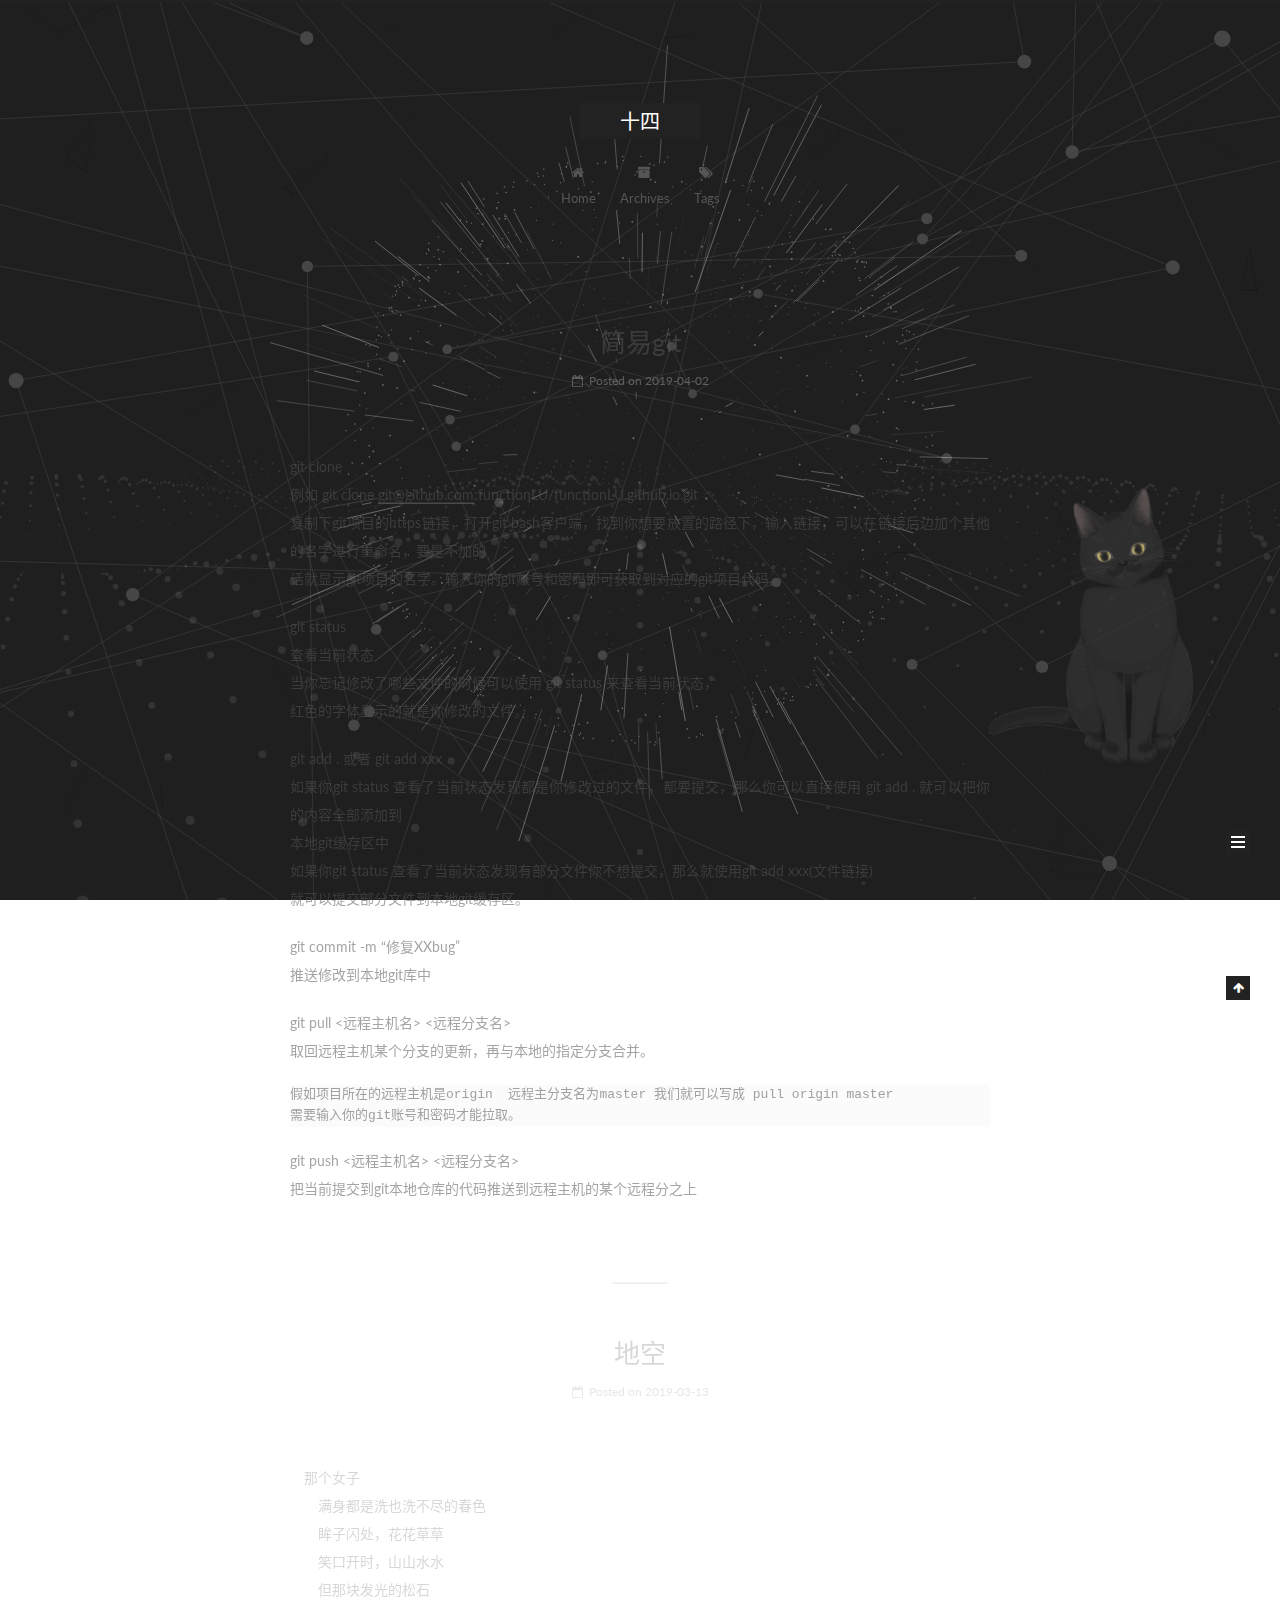
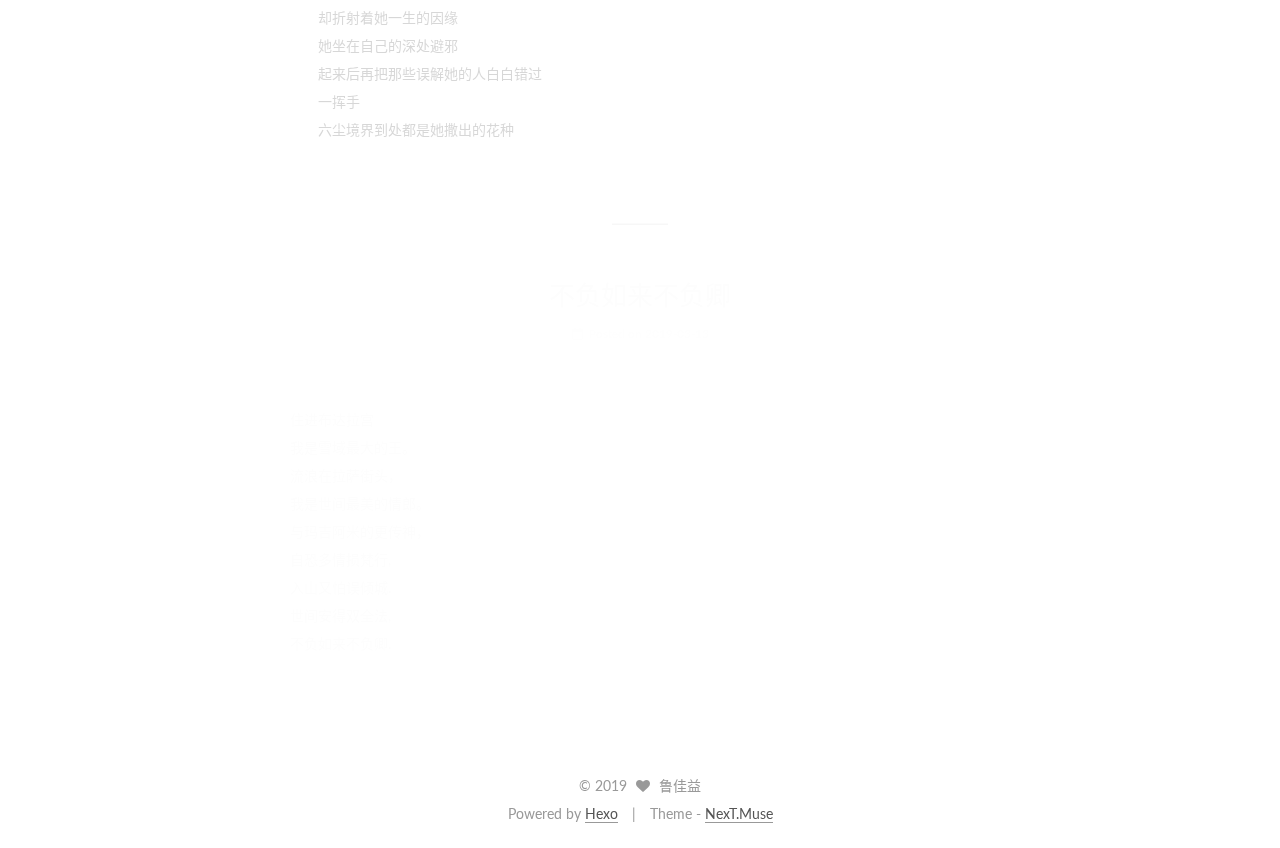
==== commit 7d895ba9: "Site updated: 2019-04-02 15:36:20" ====
--- a/index.html
+++ b/index.html
@@ -260,6 +260,133 @@
   
   
   <div class="post-block">
+    <link itemprop="mainEntityOfPage" href="http://yoursite.com/2019/04/02/简易git/">
+
+    <span hidden itemprop="author" itemscope itemtype="http://schema.org/Person">
+      <meta itemprop="name" content="鲁佳益">
+      <meta itemprop="description" content>
+      <meta itemprop="image" content="/images/avatar.gif">
+    </span>
+
+    <span hidden itemprop="publisher" itemscope itemtype="http://schema.org/Organization">
+      <meta itemprop="name" content="十四">
+    </span>
+
+    
+      <header class="post-header">
+
+        
+        
+          <h1 class="post-title" itemprop="name headline">
+                
+                <a class="post-title-link" href="/2019/04/02/简易git/" itemprop="url">简易git</a></h1>
+        
+
+        <div class="post-meta">
+          <span class="post-time">
+            
+              <span class="post-meta-item-icon">
+                <i class="fa fa-calendar-o"></i>
+              </span>
+              
+                <span class="post-meta-item-text">Posted on</span>
+              
+              <time title="Post created" itemprop="dateCreated datePublished" datetime="2019-04-02T15:26:52+08:00">
+                2019-04-02
+              </time>
+            
+
+            
+
+            
+          </span>
+
+          
+
+          
+            
+          
+
+          
+          
+
+          
+
+          
+
+          
+
+        </div>
+      </header>
+    
+
+    
+    
+    
+    <div class="post-body" itemprop="articleBody">
+
+      
+      
+
+      
+        
+          
+            <p>git clone<br>    例如 git clone <a href="mailto:git@github.com" target="_blank" rel="noopener">git@github.com</a>:functionLU/functionLU.github.io.git<br>复制下git项目的https链接，打开git bash客户端，找到你想要放置的路径下，输入链接，可以在链接后边加个其他的名字进行重命名，要是不加的<br>话就显示git项目的名字。输入你的git账号和密码即可获取到对应的git项目代码。</p>
+<p>git status<br>     查看当前状态<br>     当你忘记修改了哪些文件的时候可以使用 git status  来查看当前状态，<br>     红色的字体显示的就是你修改的文件。</p>
+<p>git add .  或者 git add xxx<br>      如果你git status 查看了当前状态发现都是你修改过的文件，都要提交，那么你可以直接使用 git add .  就可以把你的内容全部添加到<br>      本地git缓存区中<br>      如果你git status 查看了当前状态发现有部分文件你不想提交，那么就使用git add xxx(文件链接)<br>      就可以提交部分文件到本地git缓存区。</p>
+<p>git commit -m “修复XXbug”<br>       推送修改到本地git库中</p>
+<p>git pull &lt;远程主机名&gt; &lt;远程分支名&gt;<br>       取回远程主机某个分支的更新，再与本地的指定分支合并。</p>
+<pre><code>假如项目所在的远程主机是origin  远程主分支名为master 我们就可以写成 pull origin master
+需要输入你的git账号和密码才能拉取。
+</code></pre><p>git push &lt;远程主机名&gt; &lt;远程分支名&gt;<br>         把当前提交到git本地仓库的代码推送到远程主机的某个远程分之上</p>
+
+          
+        
+      
+    </div>
+    
+    
+    
+
+    
+
+    
+
+    
+
+    <footer class="post-footer">
+      
+
+      
+
+      
+
+      
+      
+        <div class="post-eof"></div>
+      
+    </footer>
+  </div>
+  
+  
+  
+  </article>
+
+
+    
+      
+
+  
+
+  
+  
+  
+
+  <article class="post post-type-normal" itemscope itemtype="http://schema.org/Article">
+  
+  
+  
+  <div class="post-block">
     <link itemprop="mainEntityOfPage" href="http://yoursite.com/2019/03/13/地空/">
 
     <span hidden itemprop="author" itemscope itemtype="http://schema.org/Person">
@@ -531,7 +658,7 @@
           
             <div class="site-state-item site-state-posts">
               <a href="/archives/">
-                <span class="site-state-item-count">2</span>
+                <span class="site-state-item-count">3</span>
                 <span class="site-state-item-name">posts</span>
               </a>
             </div>
--- a/css/main.css
+++ b/css/main.css
@@ -1807,7 +1807,7 @@
   width: 4px;
   height: 4px;
   border-radius: 50%;
-  background: #ff0b83;
+  background: #ffdeff;
 }
 .links-of-blogroll {
   font-size: 13px;
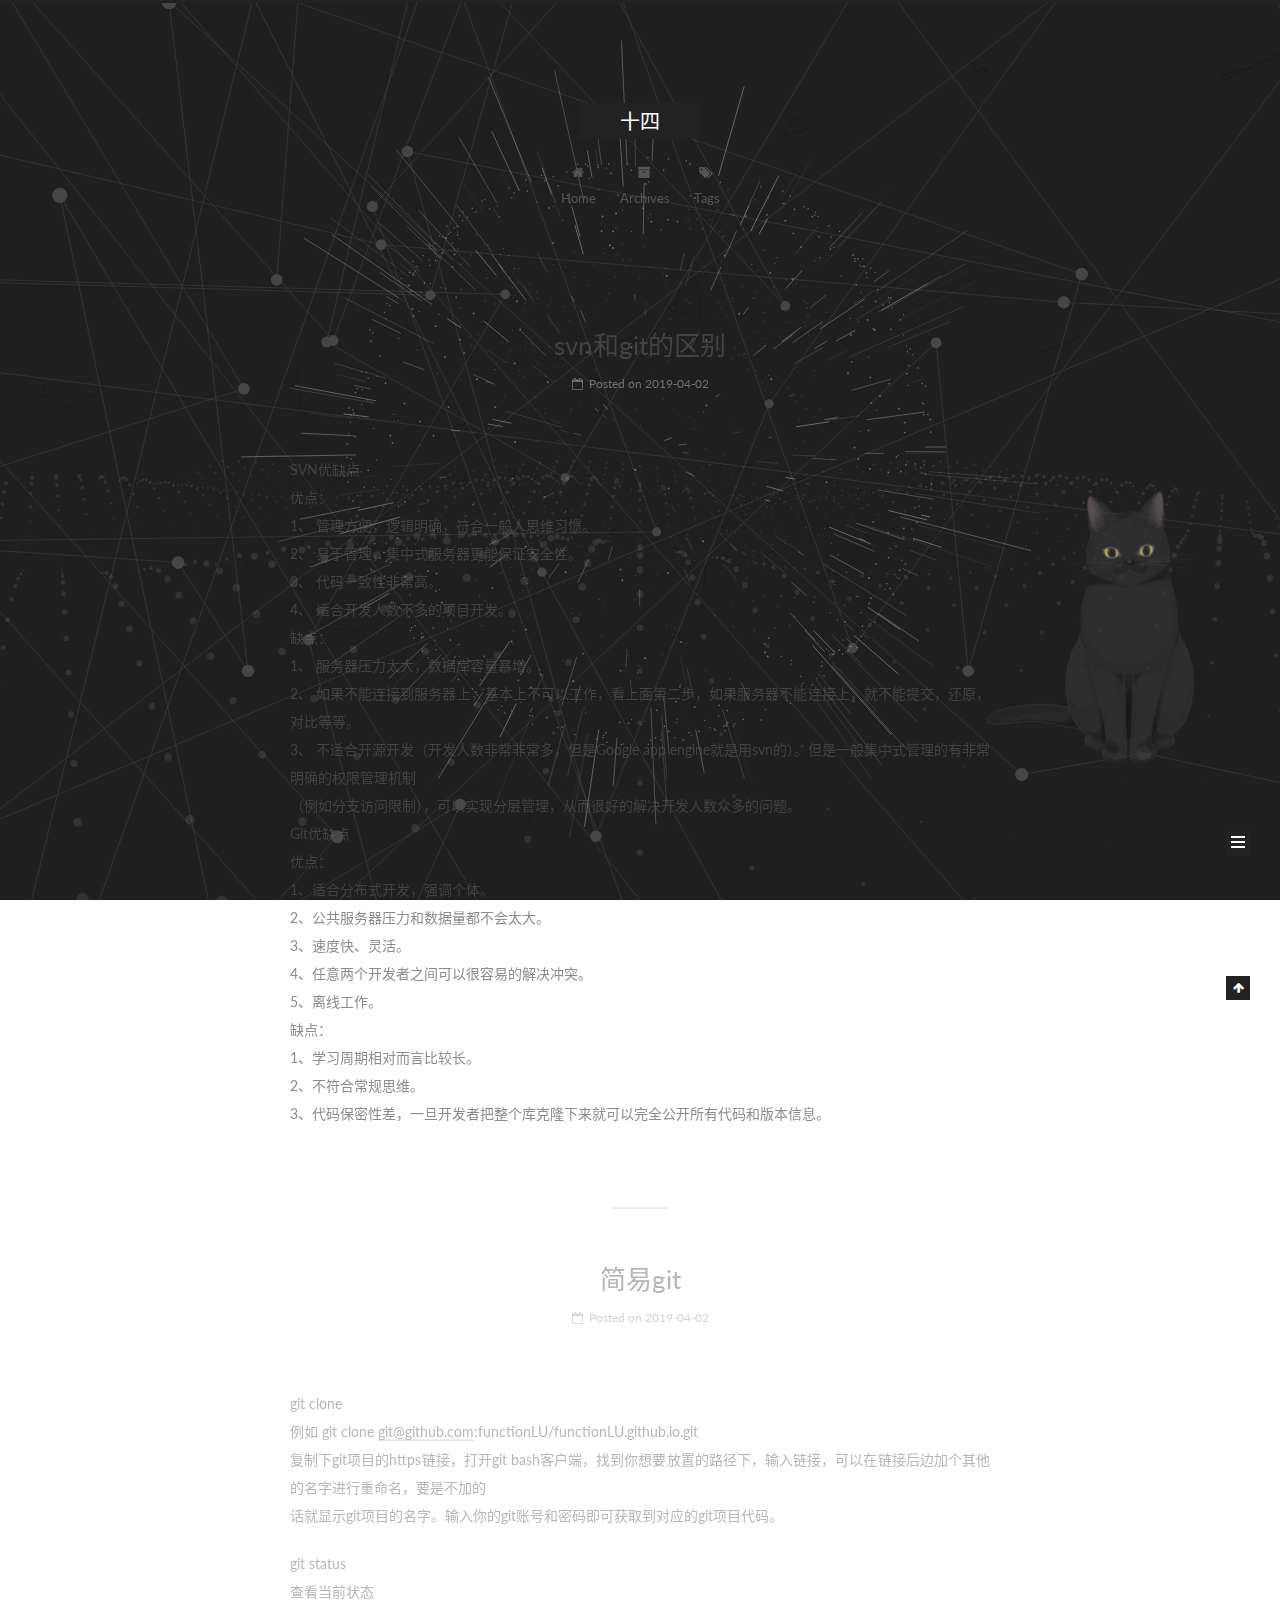
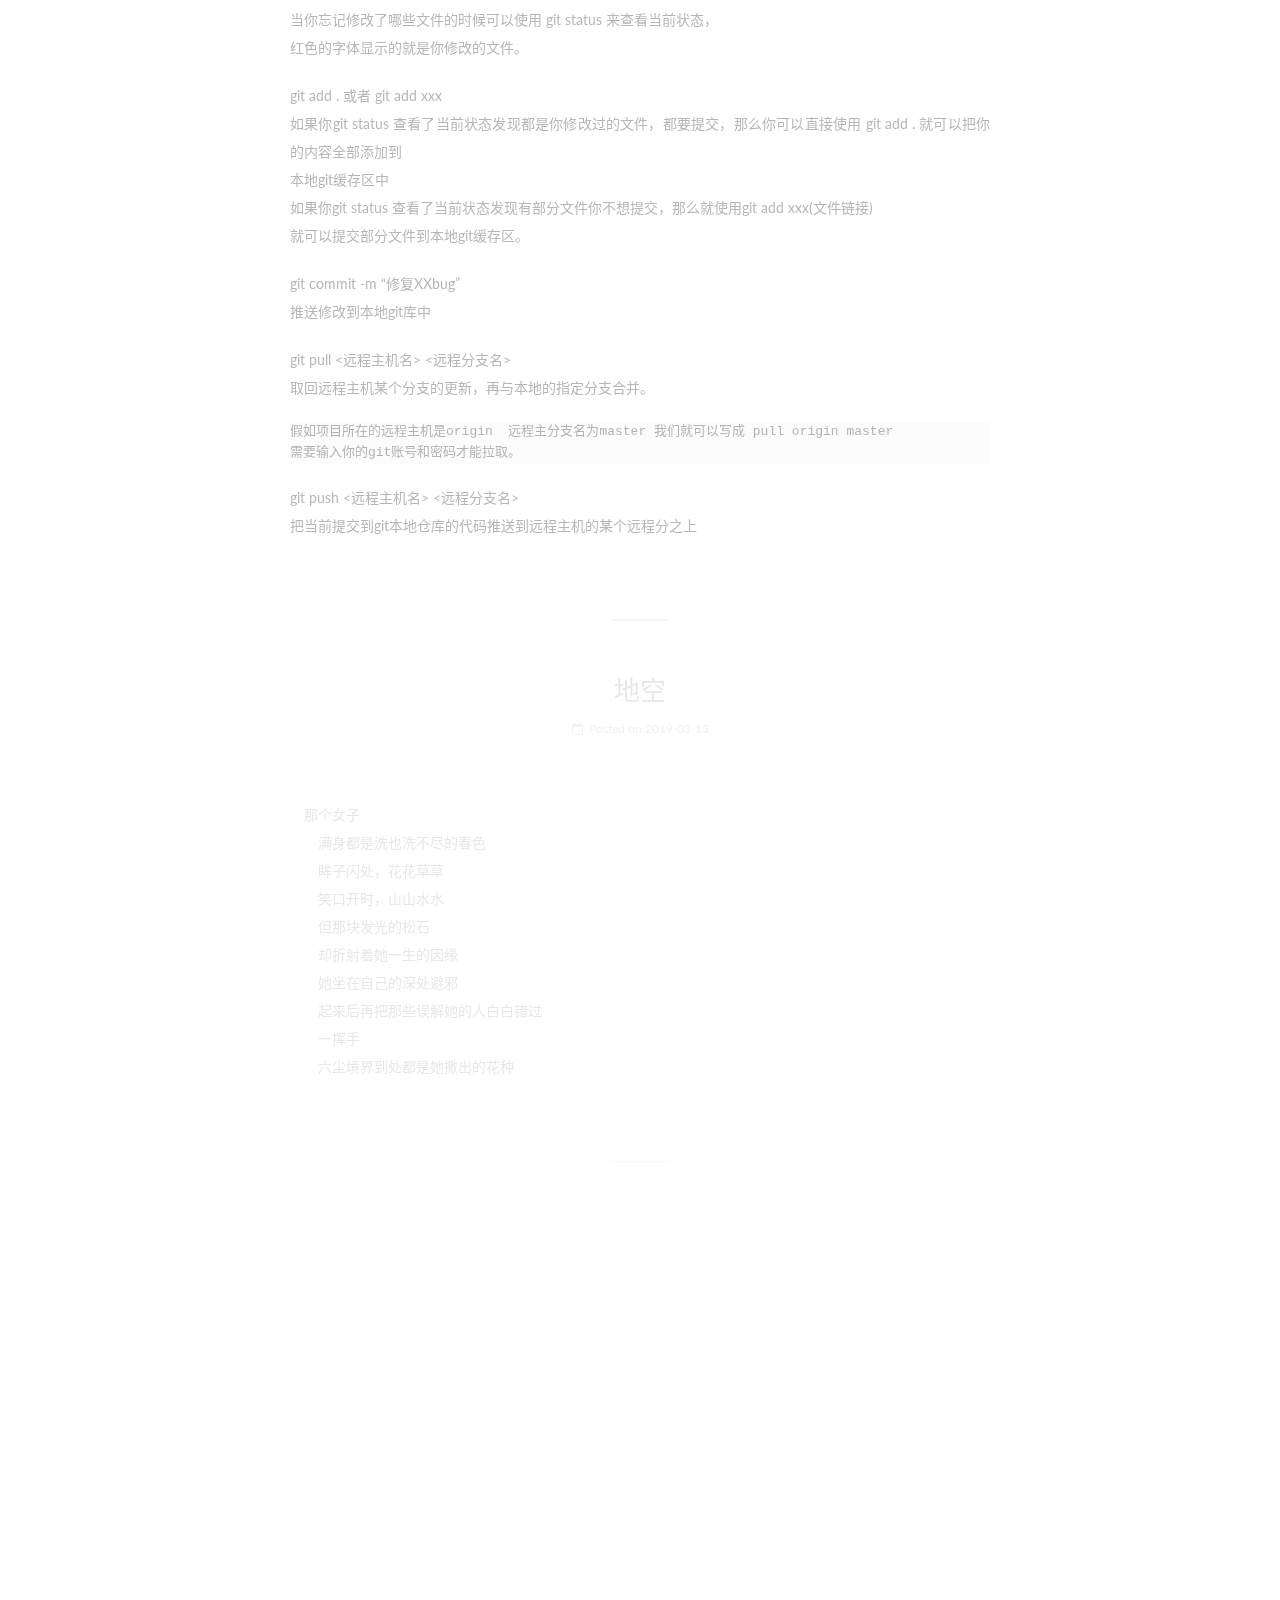
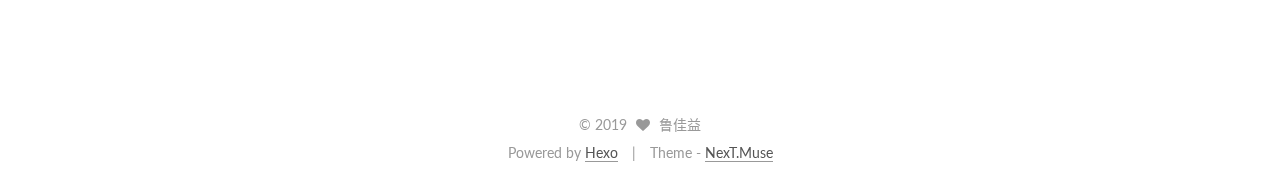
==== commit c52ae941: "Site updated: 2019-04-02 15:39:56" ====
--- a/index.html
+++ b/index.html
@@ -260,6 +260,126 @@
   
   
   <div class="post-block">
+    <link itemprop="mainEntityOfPage" href="http://yoursite.com/2019/04/02/svn和git的区别/">
+
+    <span hidden itemprop="author" itemscope itemtype="http://schema.org/Person">
+      <meta itemprop="name" content="鲁佳益">
+      <meta itemprop="description" content>
+      <meta itemprop="image" content="/images/avatar.gif">
+    </span>
+
+    <span hidden itemprop="publisher" itemscope itemtype="http://schema.org/Organization">
+      <meta itemprop="name" content="十四">
+    </span>
+
+    
+      <header class="post-header">
+
+        
+        
+          <h1 class="post-title" itemprop="name headline">
+                
+                <a class="post-title-link" href="/2019/04/02/svn和git的区别/" itemprop="url">svn和git的区别</a></h1>
+        
+
+        <div class="post-meta">
+          <span class="post-time">
+            
+              <span class="post-meta-item-icon">
+                <i class="fa fa-calendar-o"></i>
+              </span>
+              
+                <span class="post-meta-item-text">Posted on</span>
+              
+              <time title="Post created" itemprop="dateCreated datePublished" datetime="2019-04-02T15:38:17+08:00">
+                2019-04-02
+              </time>
+            
+
+            
+
+            
+          </span>
+
+          
+
+          
+            
+          
+
+          
+          
+
+          
+
+          
+
+          
+
+        </div>
+      </header>
+    
+
+    
+    
+    
+    <div class="post-body" itemprop="articleBody">
+
+      
+      
+
+      
+        
+          
+            <p>SVN优缺点<br>优点：<br>1、 管理方便，逻辑明确，符合一般人思维习惯。<br>2、 易于管理，集中式服务器更能保证安全性。<br>3、 代码一致性非常高。<br>4、 适合开发人数不多的项目开发。<br>缺点：<br>1、 服务器压力太大，数据库容量暴增。<br>2、 如果不能连接到服务器上，基本上不可以工作，看上面第二步，如果服务器不能连接上，就不能提交，还原，对比等等。<br>3、 不适合开源开发（开发人数非常非常多，但是Google app engine就是用svn的）。但是一般集中式管理的有非常明确的权限管理机制<br>   （例如分支访问限制），可以实现分层管理，从而很好的解决开发人数众多的问题。<br>Git优缺点<br>优点：<br>1、适合分布式开发，强调个体。<br>2、公共服务器压力和数据量都不会太大。<br>3、速度快、灵活。<br>4、任意两个开发者之间可以很容易的解决冲突。<br>5、离线工作。<br>缺点：<br>1、学习周期相对而言比较长。<br>2、不符合常规思维。<br>3、代码保密性差，一旦开发者把整个库克隆下来就可以完全公开所有代码和版本信息。</p>
+
+          
+        
+      
+    </div>
+    
+    
+    
+
+    
+
+    
+
+    
+
+    <footer class="post-footer">
+      
+
+      
+
+      
+
+      
+      
+        <div class="post-eof"></div>
+      
+    </footer>
+  </div>
+  
+  
+  
+  </article>
+
+
+    
+      
+
+  
+
+  
+  
+  
+
+  <article class="post post-type-normal" itemscope itemtype="http://schema.org/Article">
+  
+  
+  
+  <div class="post-block">
     <link itemprop="mainEntityOfPage" href="http://yoursite.com/2019/04/02/简易git/">
 
     <span hidden itemprop="author" itemscope itemtype="http://schema.org/Person">
@@ -658,7 +778,7 @@
           
             <div class="site-state-item site-state-posts">
               <a href="/archives/">
-                <span class="site-state-item-count">3</span>
+                <span class="site-state-item-count">4</span>
                 <span class="site-state-item-name">posts</span>
               </a>
             </div>
--- a/css/main.css
+++ b/css/main.css
@@ -1807,7 +1807,7 @@
   width: 4px;
   height: 4px;
   border-radius: 50%;
-  background: #ffdeff;
+  background: #ffdfff;
 }
 .links-of-blogroll {
   font-size: 13px;
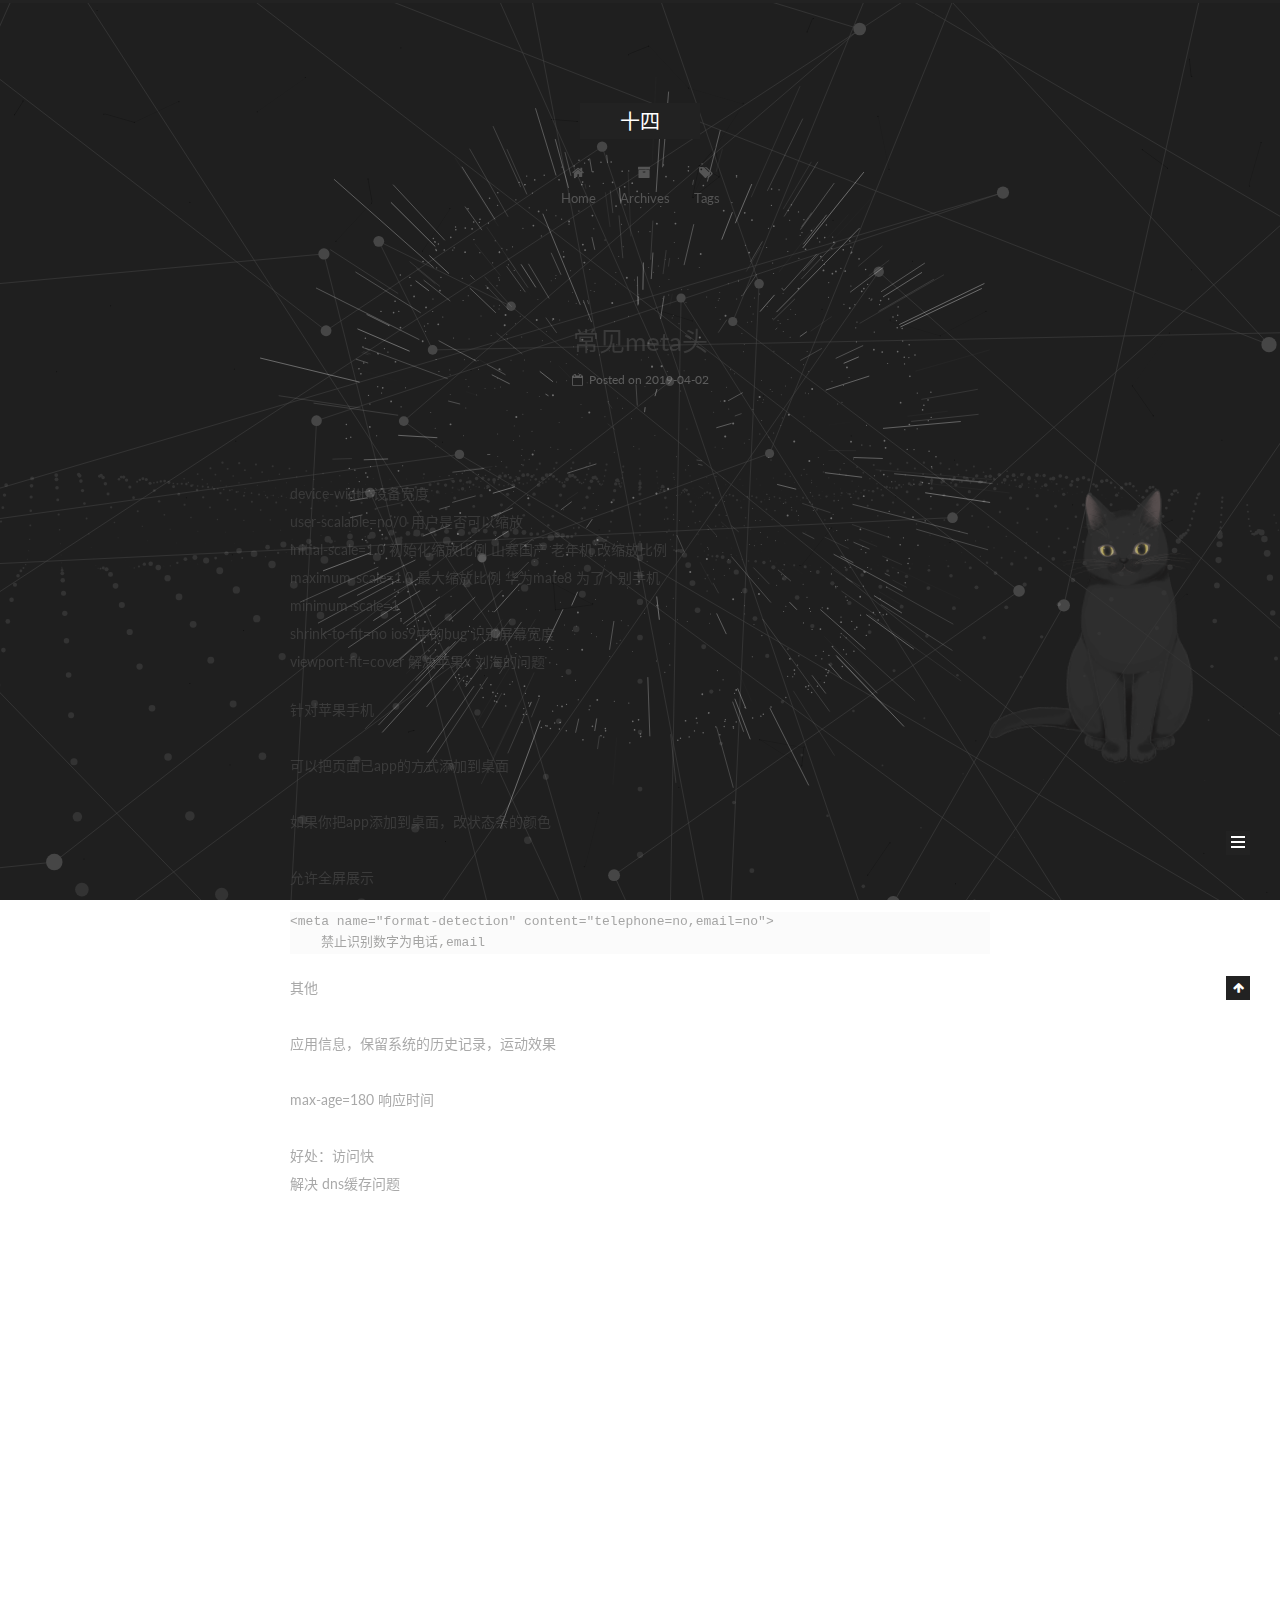
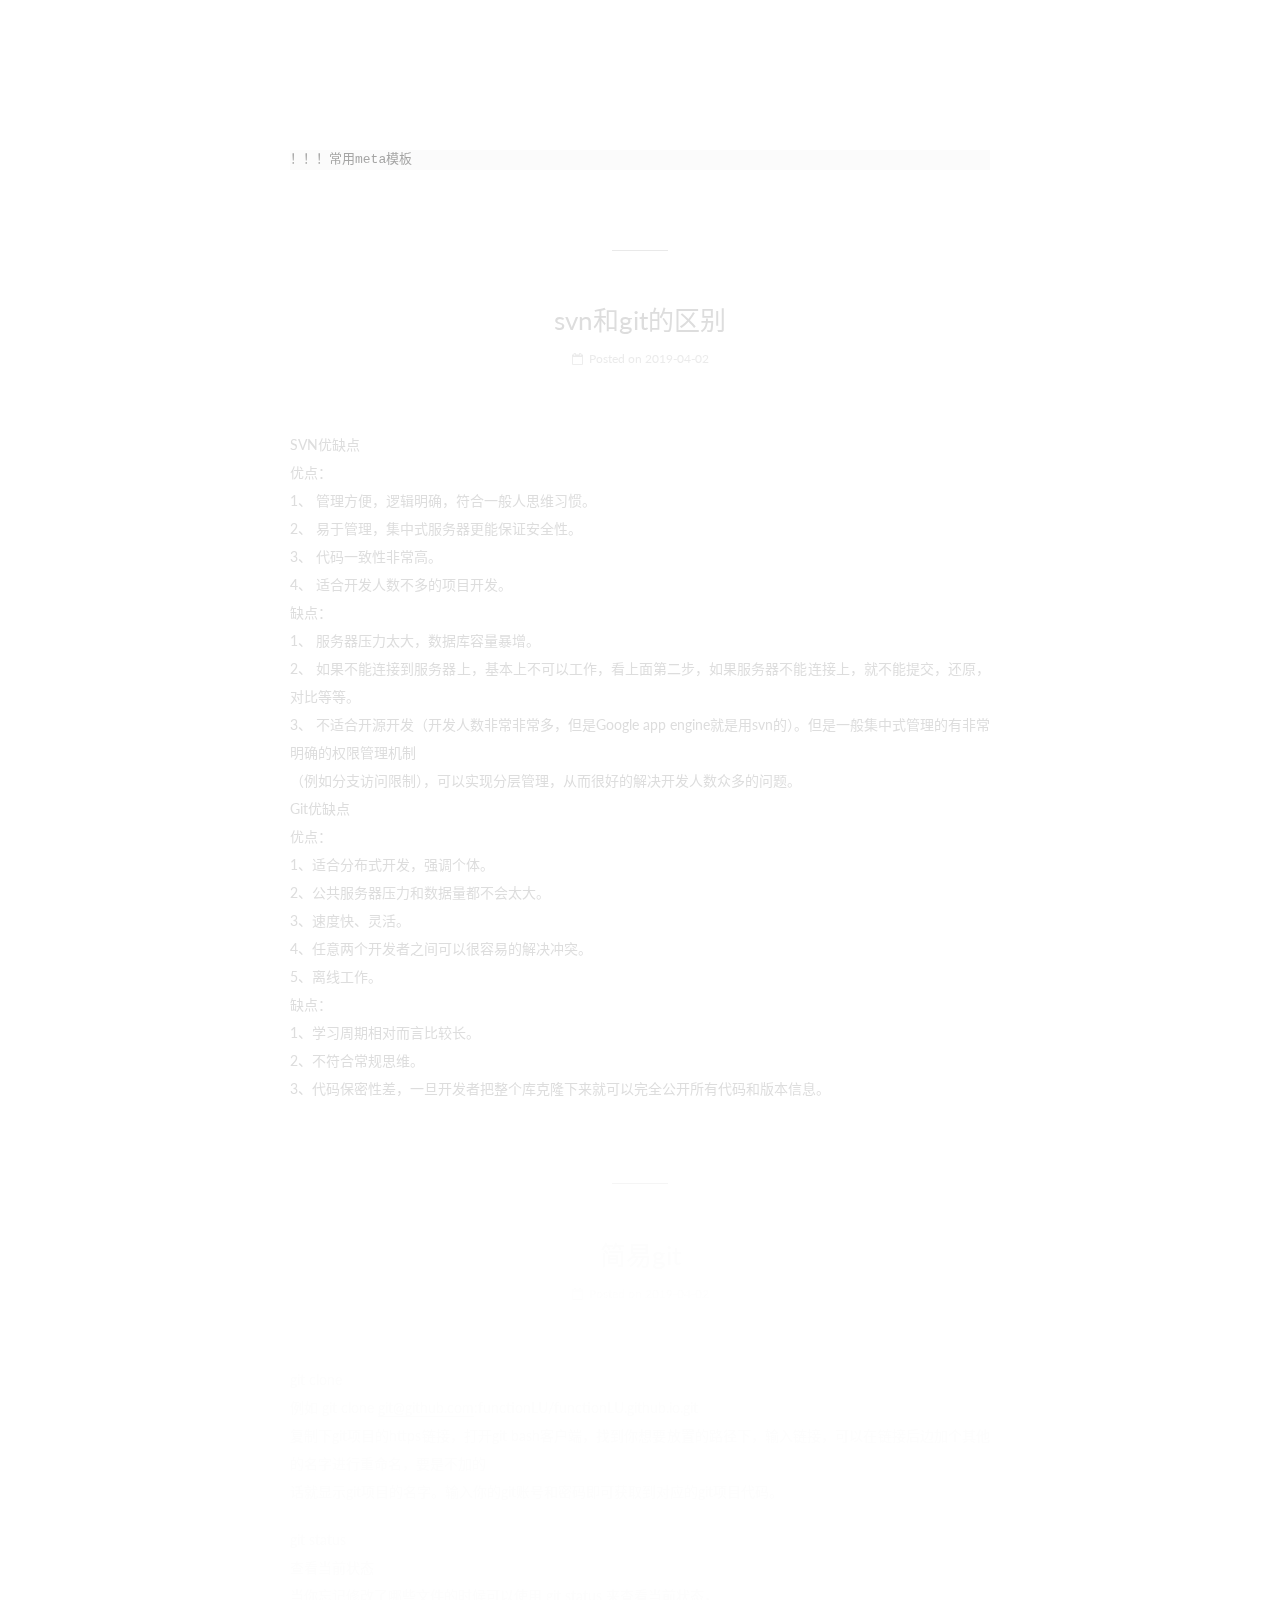
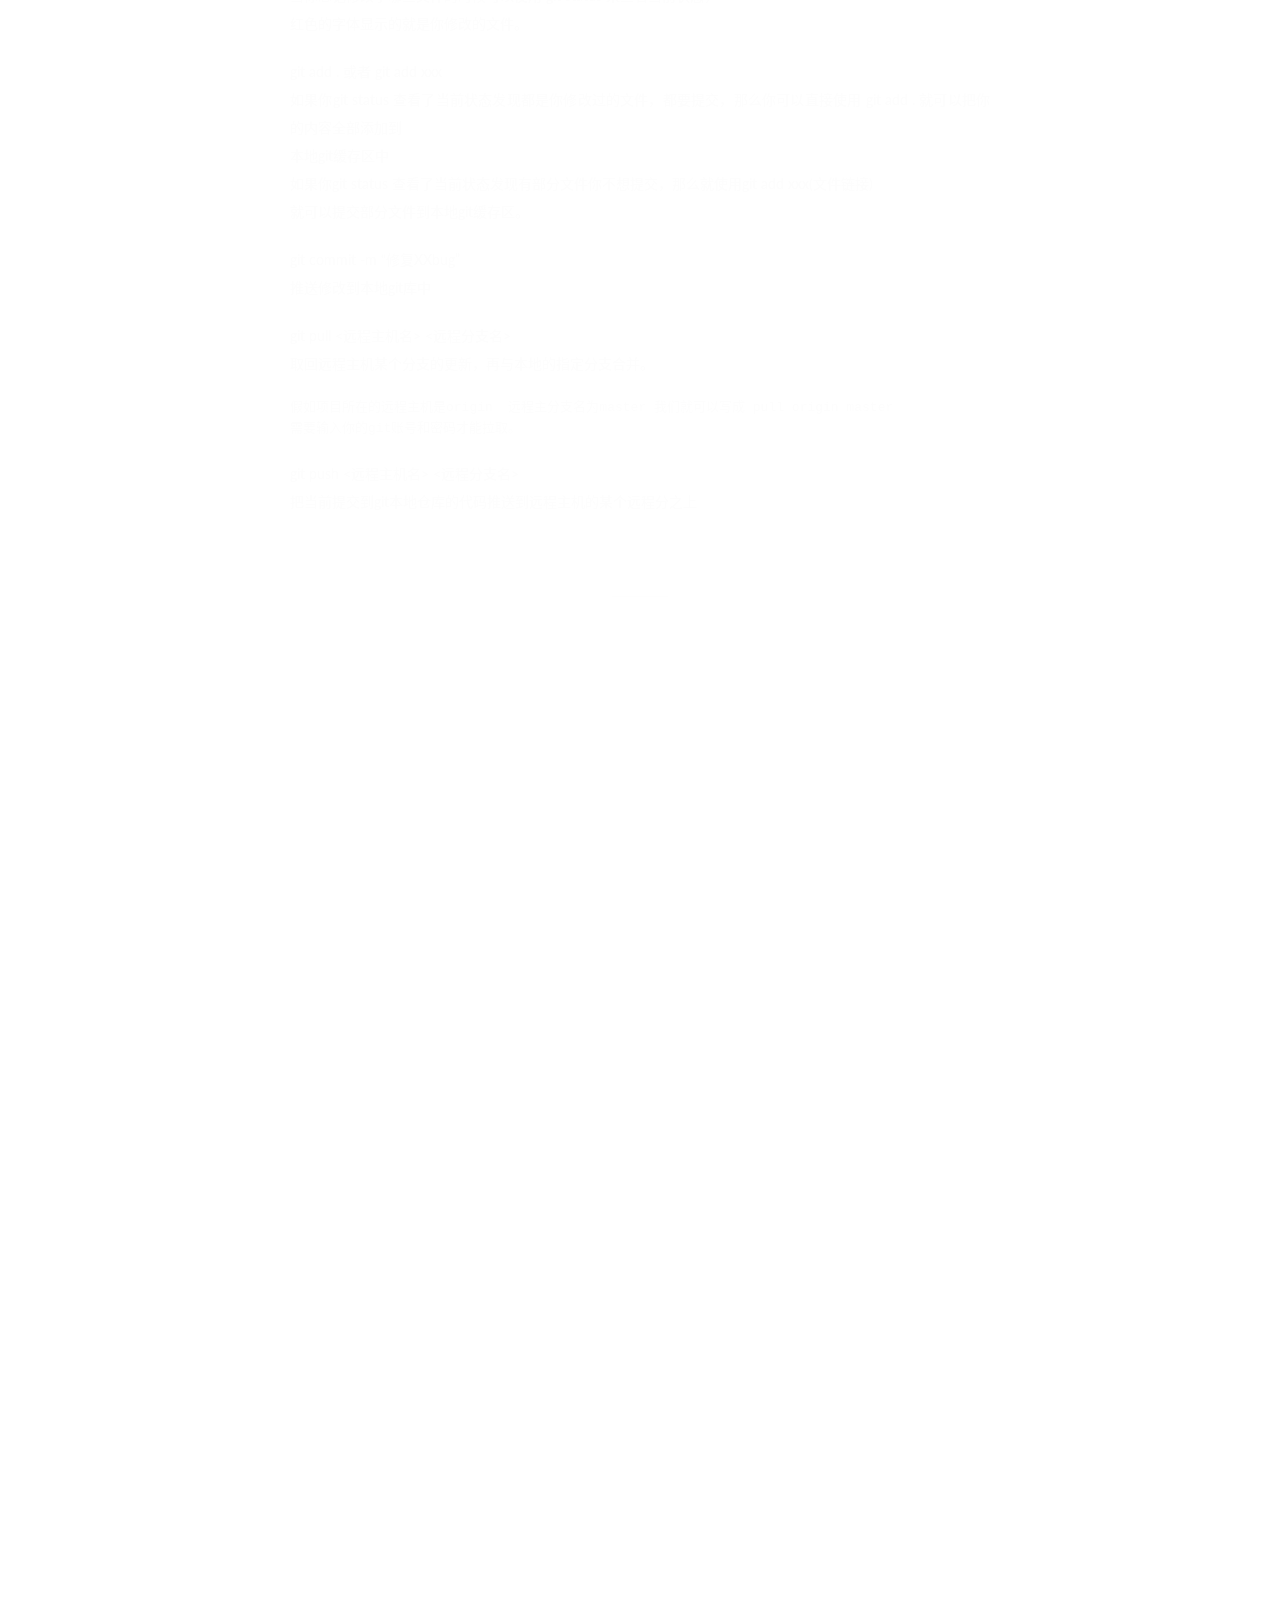
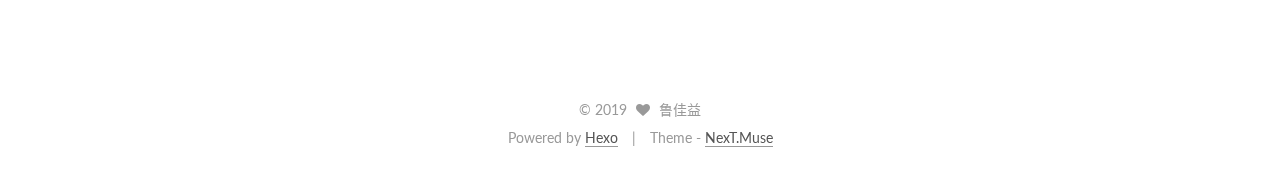
==== commit ebcdefd0: "Site updated: 2019-04-02 15:58:04" ====
--- a/index.html
+++ b/index.html
@@ -260,6 +260,135 @@
   
   
   <div class="post-block">
+    <link itemprop="mainEntityOfPage" href="http://yoursite.com/2019/04/02/常见meta头/">
+
+    <span hidden itemprop="author" itemscope itemtype="http://schema.org/Person">
+      <meta itemprop="name" content="鲁佳益">
+      <meta itemprop="description" content>
+      <meta itemprop="image" content="/images/avatar.gif">
+    </span>
+
+    <span hidden itemprop="publisher" itemscope itemtype="http://schema.org/Organization">
+      <meta itemprop="name" content="十四">
+    </span>
+
+    
+      <header class="post-header">
+
+        
+        
+          <h1 class="post-title" itemprop="name headline">
+                
+                <a class="post-title-link" href="/2019/04/02/常见meta头/" itemprop="url">常见meta头</a></h1>
+        
+
+        <div class="post-meta">
+          <span class="post-time">
+            
+              <span class="post-meta-item-icon">
+                <i class="fa fa-calendar-o"></i>
+              </span>
+              
+                <span class="post-meta-item-text">Posted on</span>
+              
+              <time title="Post created" itemprop="dateCreated datePublished" datetime="2019-04-02T15:51:54+08:00">
+                2019-04-02
+              </time>
+            
+
+            
+
+            
+          </span>
+
+          
+
+          
+            
+          
+
+          
+          
+
+          
+
+          
+
+          
+
+        </div>
+      </header>
+    
+
+    
+    
+    
+    <div class="post-body" itemprop="articleBody">
+
+      
+      
+
+      
+        
+          
+            <p><meta name="viewport" content="width=device-width,user-scalable=no,initial-scale=1.0,maximum-scale=1.0,minimum-scale=1，
+shrink-to-fit=no, viewport-fit=cover"><br>       device-width  设备宽度<br>          user-scalable=no/0  用户是否可以缩放<br>          initial-scale=1.0  初始化缩放比例   山寨国产 老年机 改缩放比例<br>          maximum-scale=1.0  最大缩放比例 华为mate8 为了个别手机<br>          minimum-scale=1<br>          shrink-to-fit=no  ios9中的bug  识别屏幕宽度<br>          viewport-fit=cover 解决苹果x 刘海的问题</p>
+<p> 针对苹果手机<br>         <meta name="apple-mobile-web-app-capable" content="yes"><br>             可以把页面已app的方式添加到桌面<br>         <meta name="apple-mobile-web-app-status-bar-style" content="black"><br>             如果你把app添加到桌面，改状态条的颜色<br>         <meta content="yes" name="apple-touch-fullscreen"><br>             允许全屏展示</p>
+<pre><code>&lt;meta name=&quot;format-detection&quot; content=&quot;telephone=no,email=no&quot;&gt;
+    禁止识别数字为电话,email
+</code></pre><p>  其他<br>  <meta name="App-Config" content="fullscreen=yes,useHistoryState=yes,transition=yes"><br>           应用信息，保留系统的历史记录，运动效果<br>          <meta http-equiv="Cache-Control" content="max-age=180"><br>              max-age=180  响应时间<br>          <meta http-equiv="x-dns-prefetch-control" content="on"><br>              好处：访问快<br>              解决 dns缓存问题<br>    <!-- 强制让360浏览器用chrome内核渲染页面 --><br>           <meta name="renderer" content="webkit"><br>           <!-- 尽量用IE最新的模式渲染 --><br>           <meta http-equiv="X-UA-Compatible" content="IE=edge"><br>           <!-- 针对手持设备优化，主要是针对一些老的不识别viewport的浏览器，比如黑莓 --><br>           <meta name="HandheldFriendly" content="true"><br>           <!-- 微软的老式浏览器 --><br>           <meta name="MobileOptimized" content="320"><br>           <!-- uc强制竖屏 --><br>           <meta name="screen-orientation" content="portrait"><br>           <!-- QQ强制竖屏 --><br>           <meta name="x5-orientation" content="portrait"><br>           <!-- UC强制全屏 --><br>           <meta name="full-screen" content="yes"><br>           <!-- QQ强制全屏 --><br>           <meta name="x5-fullscreen" content="true"><br>           <!-- UC应用模式 --><br>           <meta name="browsermode" content="application"><br>           <!-- QQ应用模式 --><br>           <meta name="x5-page-mode" content="app"></p>
+<pre><code>！！！常用meta模板
+</code></pre><p><meta name="viewport" content="width=device-width,user-scalable=no,initial-scale=1.0,
+ maximum-scale=1.0,minimum-scale=1，shrink-to-fit=no, viewport-fit=cover"></p>
+<p><meta name="apple-mobile-web-app-capable" content="yes"></p>
+<meta name="apple-mobile-web-app-status-bar-style" content="black">
+          
+        
+      
+    </div>
+    
+    
+    
+
+    
+
+    
+
+    
+
+    <footer class="post-footer">
+      
+
+      
+
+      
+
+      
+      
+        <div class="post-eof"></div>
+      
+    </footer>
+  </div>
+  
+  
+  
+  </article>
+
+
+    
+      
+
+  
+
+  
+  
+  
+
+  <article class="post post-type-normal" itemscope itemtype="http://schema.org/Article">
+  
+  
+  
+  <div class="post-block">
     <link itemprop="mainEntityOfPage" href="http://yoursite.com/2019/04/02/svn和git的区别/">
 
     <span hidden itemprop="author" itemscope itemtype="http://schema.org/Person">
@@ -778,7 +907,7 @@
           
             <div class="site-state-item site-state-posts">
               <a href="/archives/">
-                <span class="site-state-item-count">4</span>
+                <span class="site-state-item-count">5</span>
                 <span class="site-state-item-name">posts</span>
               </a>
             </div>
--- a/css/main.css
+++ b/css/main.css
@@ -1807,7 +1807,7 @@
   width: 4px;
   height: 4px;
   border-radius: 50%;
-  background: #ffdfff;
+  background: #ff26ff;
 }
 .links-of-blogroll {
   font-size: 13px;
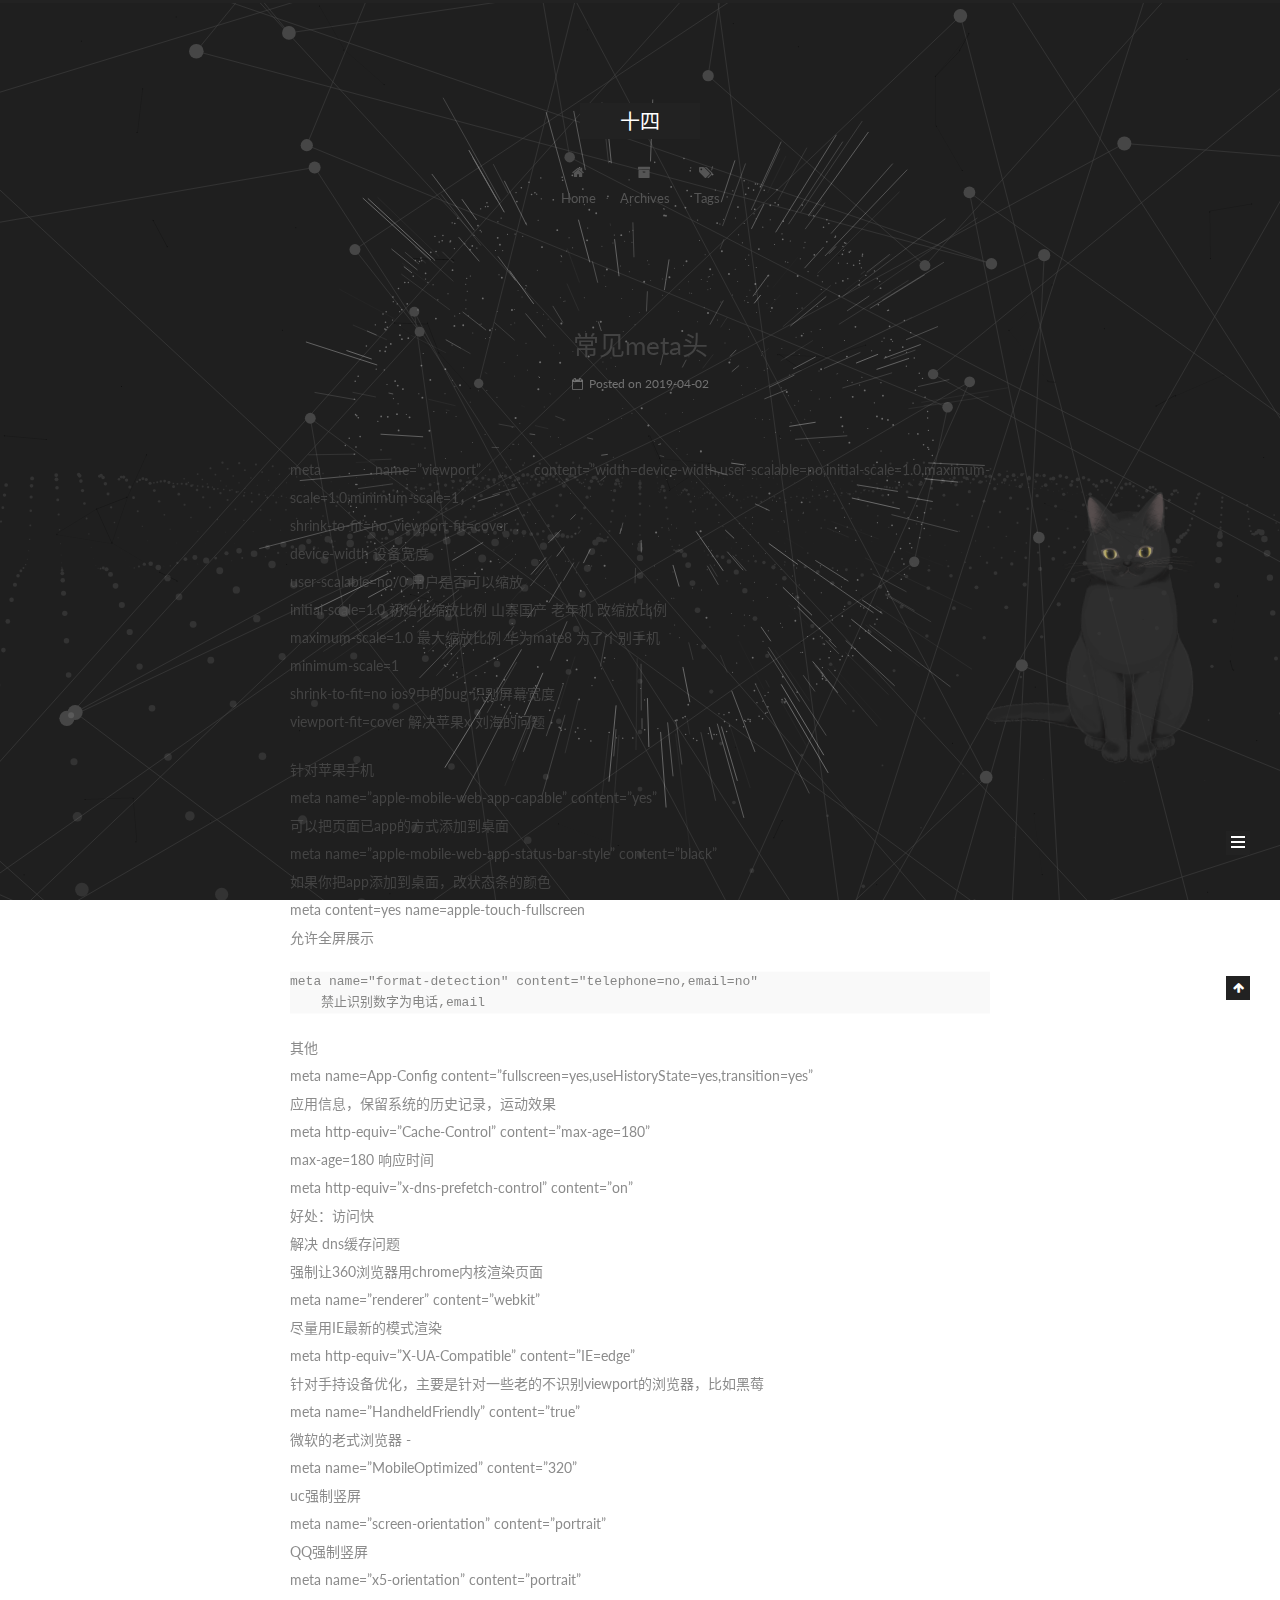
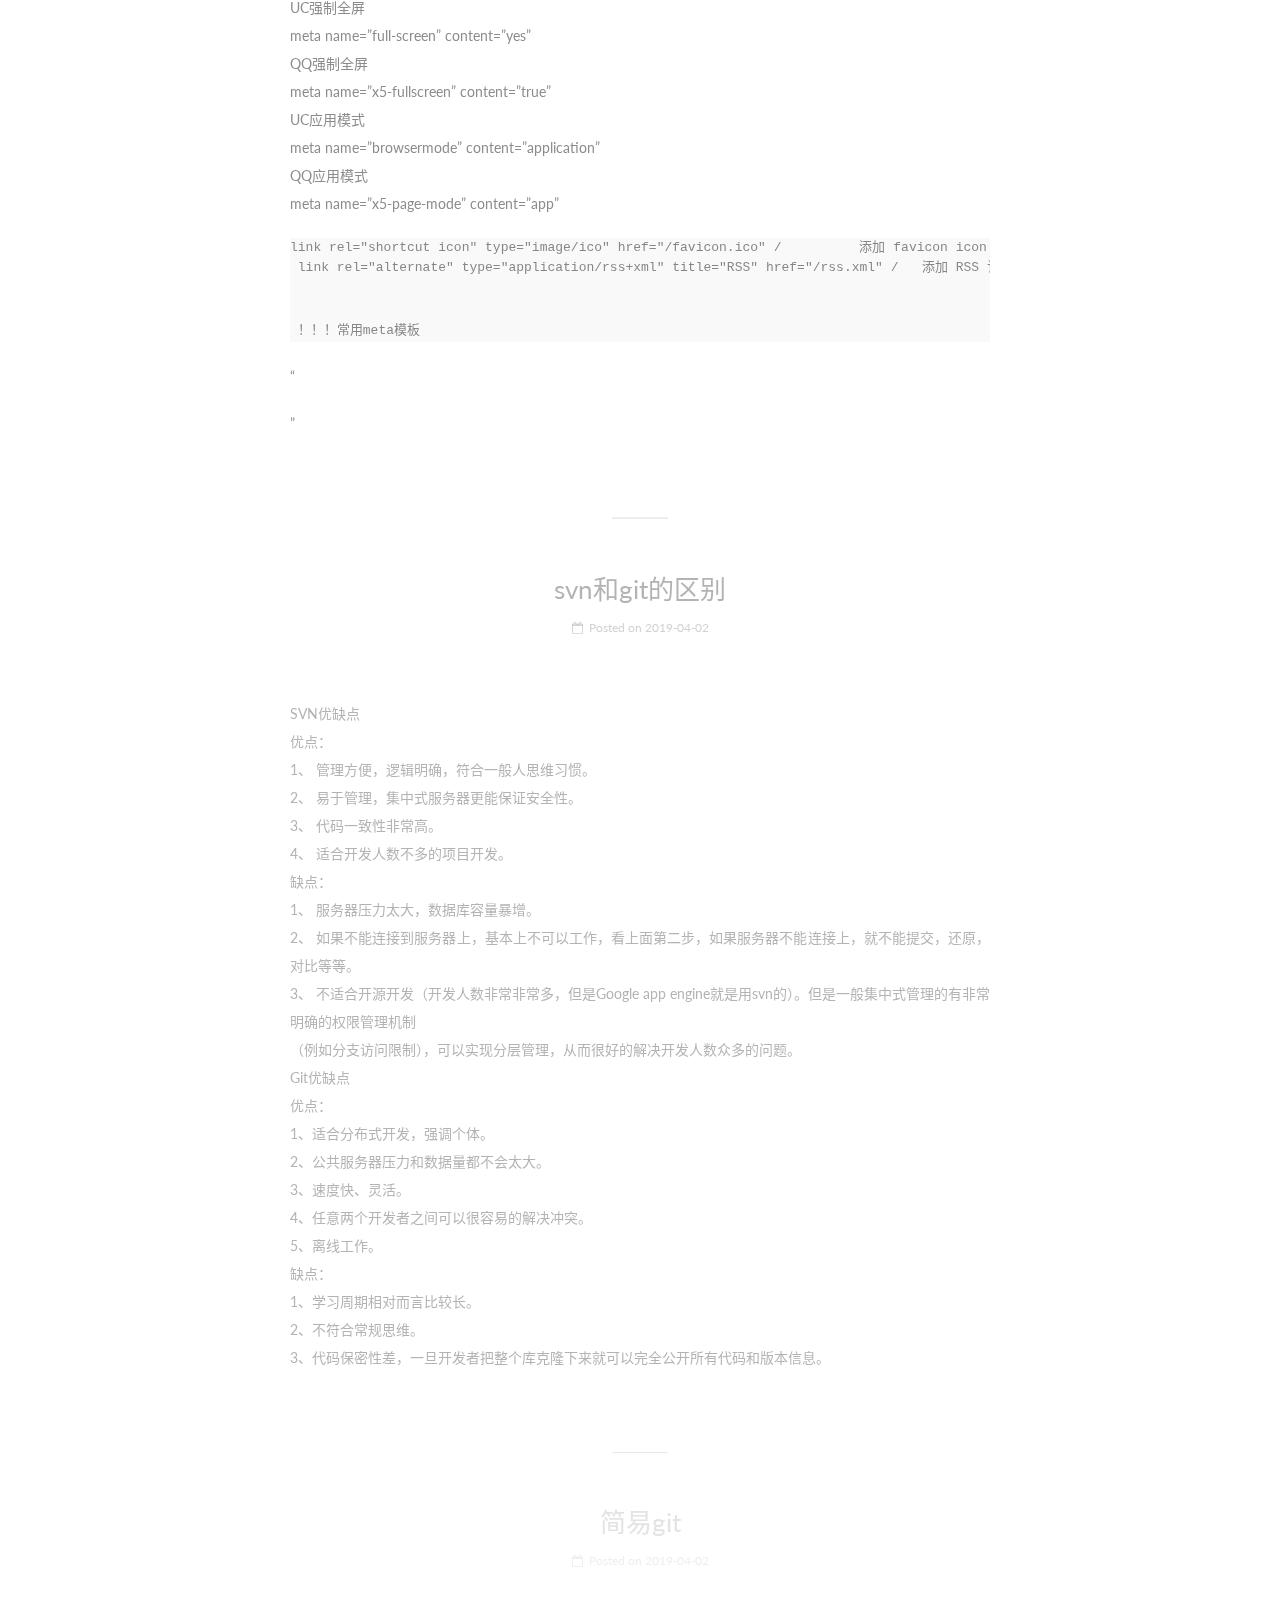
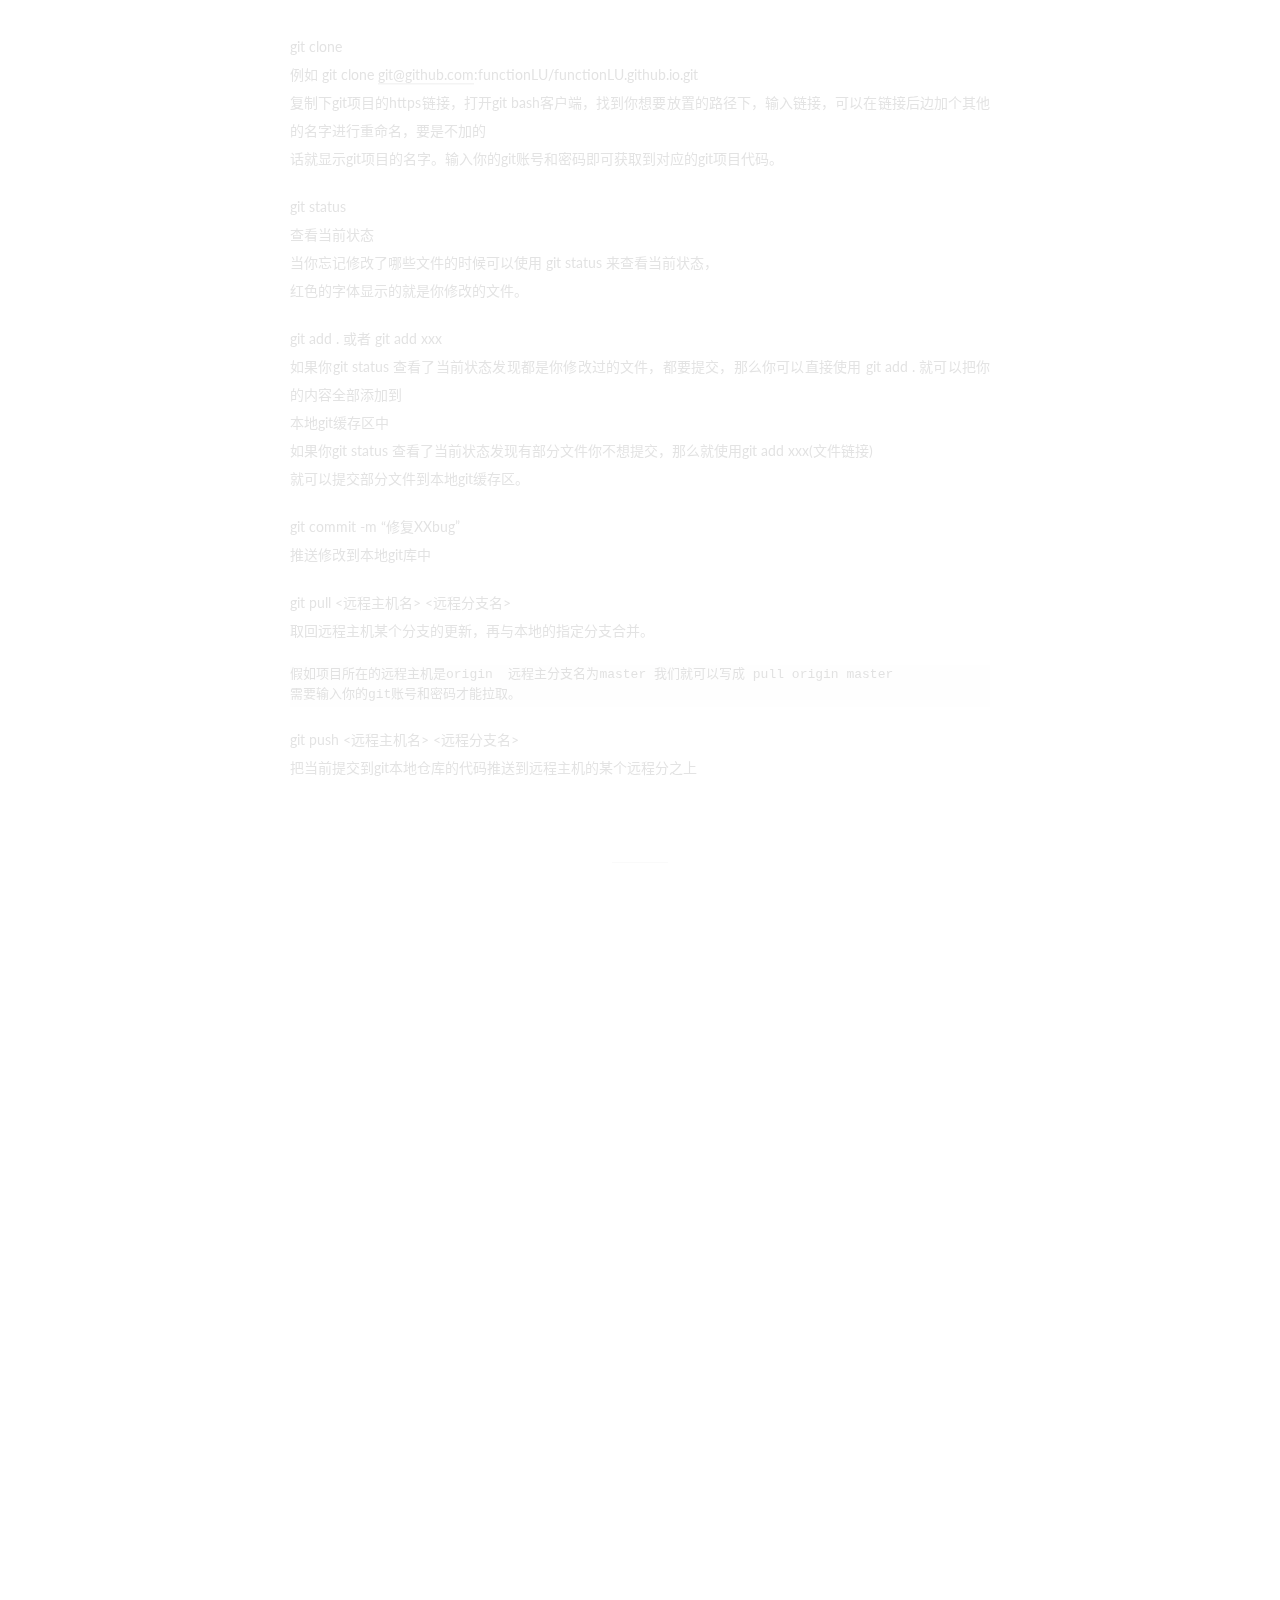
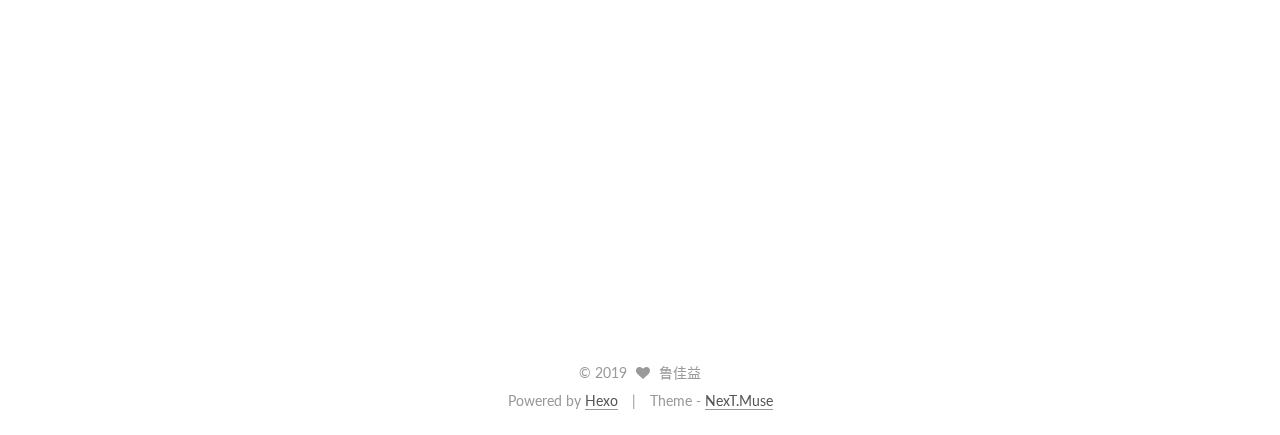
==== commit a388a5e6: "Site updated: 2019-04-02 20:20:56" ====
--- a/index.html
+++ b/index.html
@@ -331,17 +331,21 @@
       
         
           
-            <p><meta name="viewport" content="width=device-width,user-scalable=no,initial-scale=1.0,maximum-scale=1.0,minimum-scale=1，
-shrink-to-fit=no, viewport-fit=cover"><br>       device-width  设备宽度<br>          user-scalable=no/0  用户是否可以缩放<br>          initial-scale=1.0  初始化缩放比例   山寨国产 老年机 改缩放比例<br>          maximum-scale=1.0  最大缩放比例 华为mate8 为了个别手机<br>          minimum-scale=1<br>          shrink-to-fit=no  ios9中的bug  识别屏幕宽度<br>          viewport-fit=cover 解决苹果x 刘海的问题</p>
-<p> 针对苹果手机<br>         <meta name="apple-mobile-web-app-capable" content="yes"><br>             可以把页面已app的方式添加到桌面<br>         <meta name="apple-mobile-web-app-status-bar-style" content="black"><br>             如果你把app添加到桌面，改状态条的颜色<br>         <meta content="yes" name="apple-touch-fullscreen"><br>             允许全屏展示</p>
-<pre><code>&lt;meta name=&quot;format-detection&quot; content=&quot;telephone=no,email=no&quot;&gt;
+            <p>meta name=”viewport” content=”width=device-width,user-scalable=no,initial-scale=1.0,maximum-scale=1.0,minimum-scale=1，<br>shrink-to-fit=no, viewport-fit=cover<br>       device-width  设备宽度<br>          user-scalable=no/0  用户是否可以缩放<br>          initial-scale=1.0  初始化缩放比例   山寨国产 老年机 改缩放比例<br>          maximum-scale=1.0  最大缩放比例 华为mate8 为了个别手机<br>          minimum-scale=1<br>          shrink-to-fit=no  ios9中的bug  识别屏幕宽度<br>          viewport-fit=cover 解决苹果x 刘海的问题</p>
+<p> 针对苹果手机<br>         meta name=”apple-mobile-web-app-capable” content=”yes”<br>             可以把页面已app的方式添加到桌面<br>         meta name=”apple-mobile-web-app-status-bar-style” content=”black”<br>             如果你把app添加到桌面，改状态条的颜色<br>         meta content=yes name=apple-touch-fullscreen<br>             允许全屏展示</p>
+<pre><code>meta name=&quot;format-detection&quot; content=&quot;telephone=no,email=no&quot;
     禁止识别数字为电话,email
-</code></pre><p>  其他<br>  <meta name="App-Config" content="fullscreen=yes,useHistoryState=yes,transition=yes"><br>           应用信息，保留系统的历史记录，运动效果<br>          <meta http-equiv="Cache-Control" content="max-age=180"><br>              max-age=180  响应时间<br>          <meta http-equiv="x-dns-prefetch-control" content="on"><br>              好处：访问快<br>              解决 dns缓存问题<br>    <!-- 强制让360浏览器用chrome内核渲染页面 --><br>           <meta name="renderer" content="webkit"><br>           <!-- 尽量用IE最新的模式渲染 --><br>           <meta http-equiv="X-UA-Compatible" content="IE=edge"><br>           <!-- 针对手持设备优化，主要是针对一些老的不识别viewport的浏览器，比如黑莓 --><br>           <meta name="HandheldFriendly" content="true"><br>           <!-- 微软的老式浏览器 --><br>           <meta name="MobileOptimized" content="320"><br>           <!-- uc强制竖屏 --><br>           <meta name="screen-orientation" content="portrait"><br>           <!-- QQ强制竖屏 --><br>           <meta name="x5-orientation" content="portrait"><br>           <!-- UC强制全屏 --><br>           <meta name="full-screen" content="yes"><br>           <!-- QQ强制全屏 --><br>           <meta name="x5-fullscreen" content="true"><br>           <!-- UC应用模式 --><br>           <meta name="browsermode" content="application"><br>           <!-- QQ应用模式 --><br>           <meta name="x5-page-mode" content="app"></p>
-<pre><code>！！！常用meta模板
-</code></pre><p><meta name="viewport" content="width=device-width,user-scalable=no,initial-scale=1.0,
+</code></pre><p>  其他<br> meta name=App-Config content=”fullscreen=yes,useHistoryState=yes,transition=yes”<br>           应用信息，保留系统的历史记录，运动效果<br>          meta http-equiv=”Cache-Control” content=”max-age=180”<br>              max-age=180  响应时间<br>          meta http-equiv=”x-dns-prefetch-control” content=”on”<br>              好处：访问快<br>              解决 dns缓存问题<br>     强制让360浏览器用chrome内核渲染页面<br>           meta name=”renderer” content=”webkit”<br>            尽量用IE最新的模式渲染<br>           meta http-equiv=”X-UA-Compatible” content=”IE=edge”<br>            针对手持设备优化，主要是针对一些老的不识别viewport的浏览器，比如黑莓<br>           meta name=”HandheldFriendly” content=”true”<br>          微软的老式浏览器 -<br>           meta name=”MobileOptimized” content=”320”<br>           uc强制竖屏<br>           meta name=”screen-orientation” content=”portrait”<br>            QQ强制竖屏<br>           meta name=”x5-orientation” content=”portrait”<br>           UC强制全屏<br>           meta name=”full-screen” content=”yes”<br>            QQ强制全屏<br>           meta name=”x5-fullscreen” content=”true”<br>           UC应用模式<br>           meta name=”browsermode” content=”application”<br>            QQ应用模式<br>           meta name=”x5-page-mode” content=”app”</p>
+<pre><code>link rel=&quot;shortcut icon&quot; type=&quot;image/ico&quot; href=&quot;/favicon.ico&quot; /          添加 favicon icon -
+ link rel=&quot;alternate&quot; type=&quot;application/rss+xml&quot; title=&quot;RSS&quot; href=&quot;/rss.xml&quot; /   添加 RSS 订阅
+
+
+ ！！！常用meta模板
+</code></pre><p>“<meta name="viewport" content="width=device-width,user-scalable=no,initial-scale=1.0,
  maximum-scale=1.0,minimum-scale=1，shrink-to-fit=no, viewport-fit=cover"></p>
 <p><meta name="apple-mobile-web-app-capable" content="yes"></p>
-<meta name="apple-mobile-web-app-status-bar-style" content="black">
+<p><meta name="apple-mobile-web-app-status-bar-style" content="black">”</p>
+
           
         
       
--- a/css/main.css
+++ b/css/main.css
@@ -1807,7 +1807,7 @@
   width: 4px;
   height: 4px;
   border-radius: 50%;
-  background: #ff26ff;
+  background: #d2fe3c;
 }
 .links-of-blogroll {
   font-size: 13px;
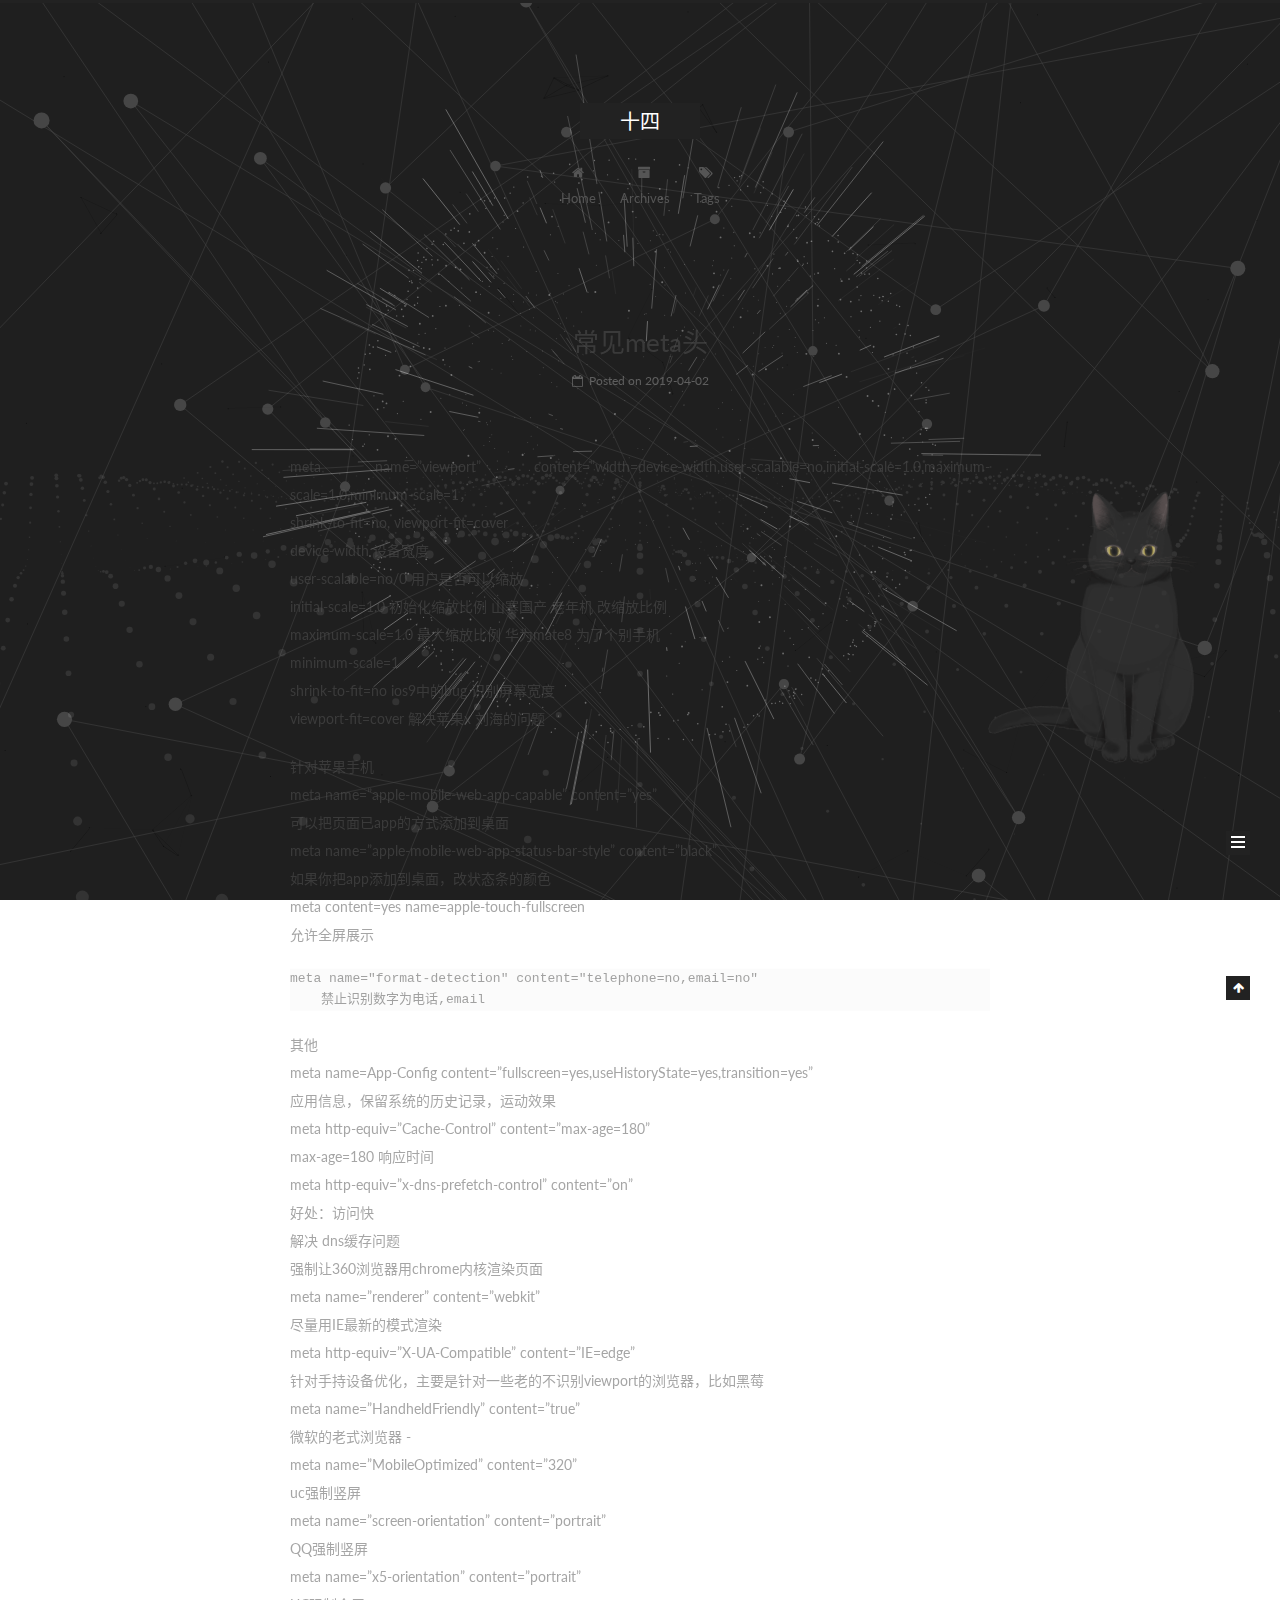
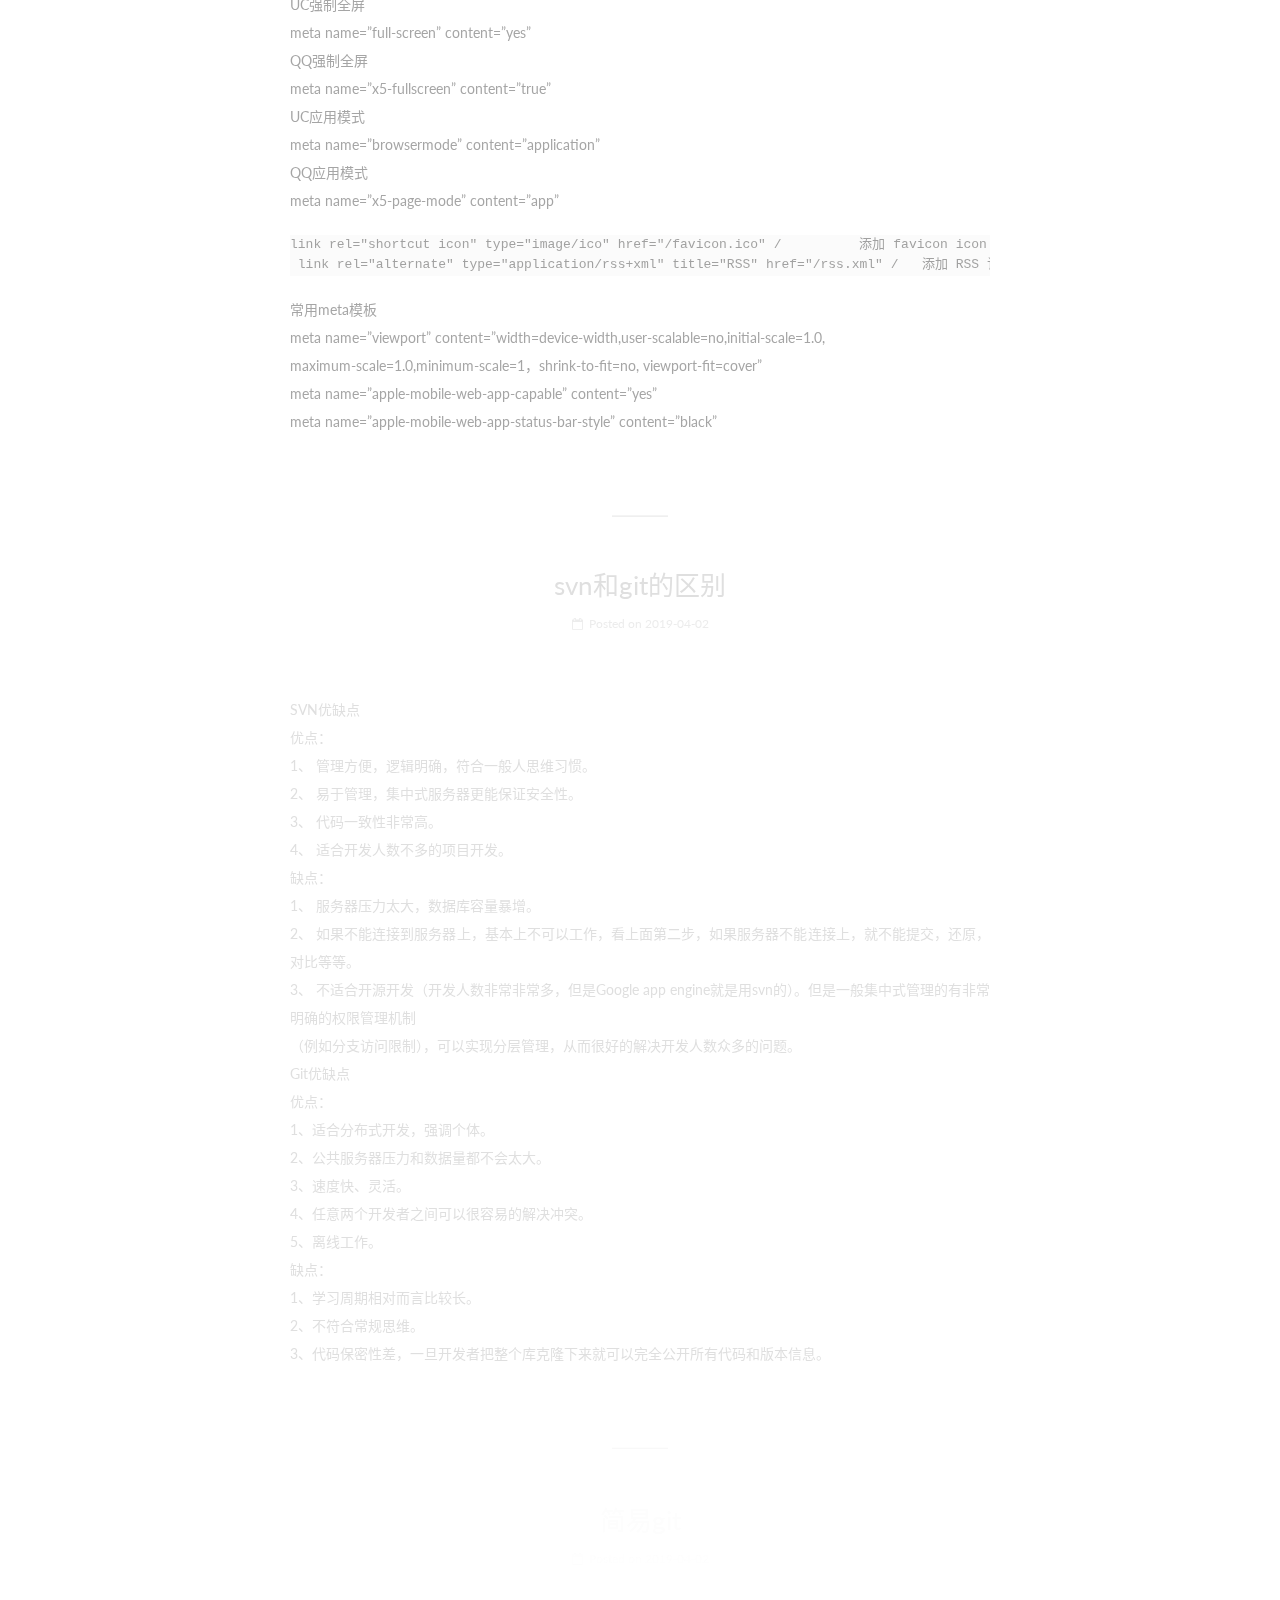
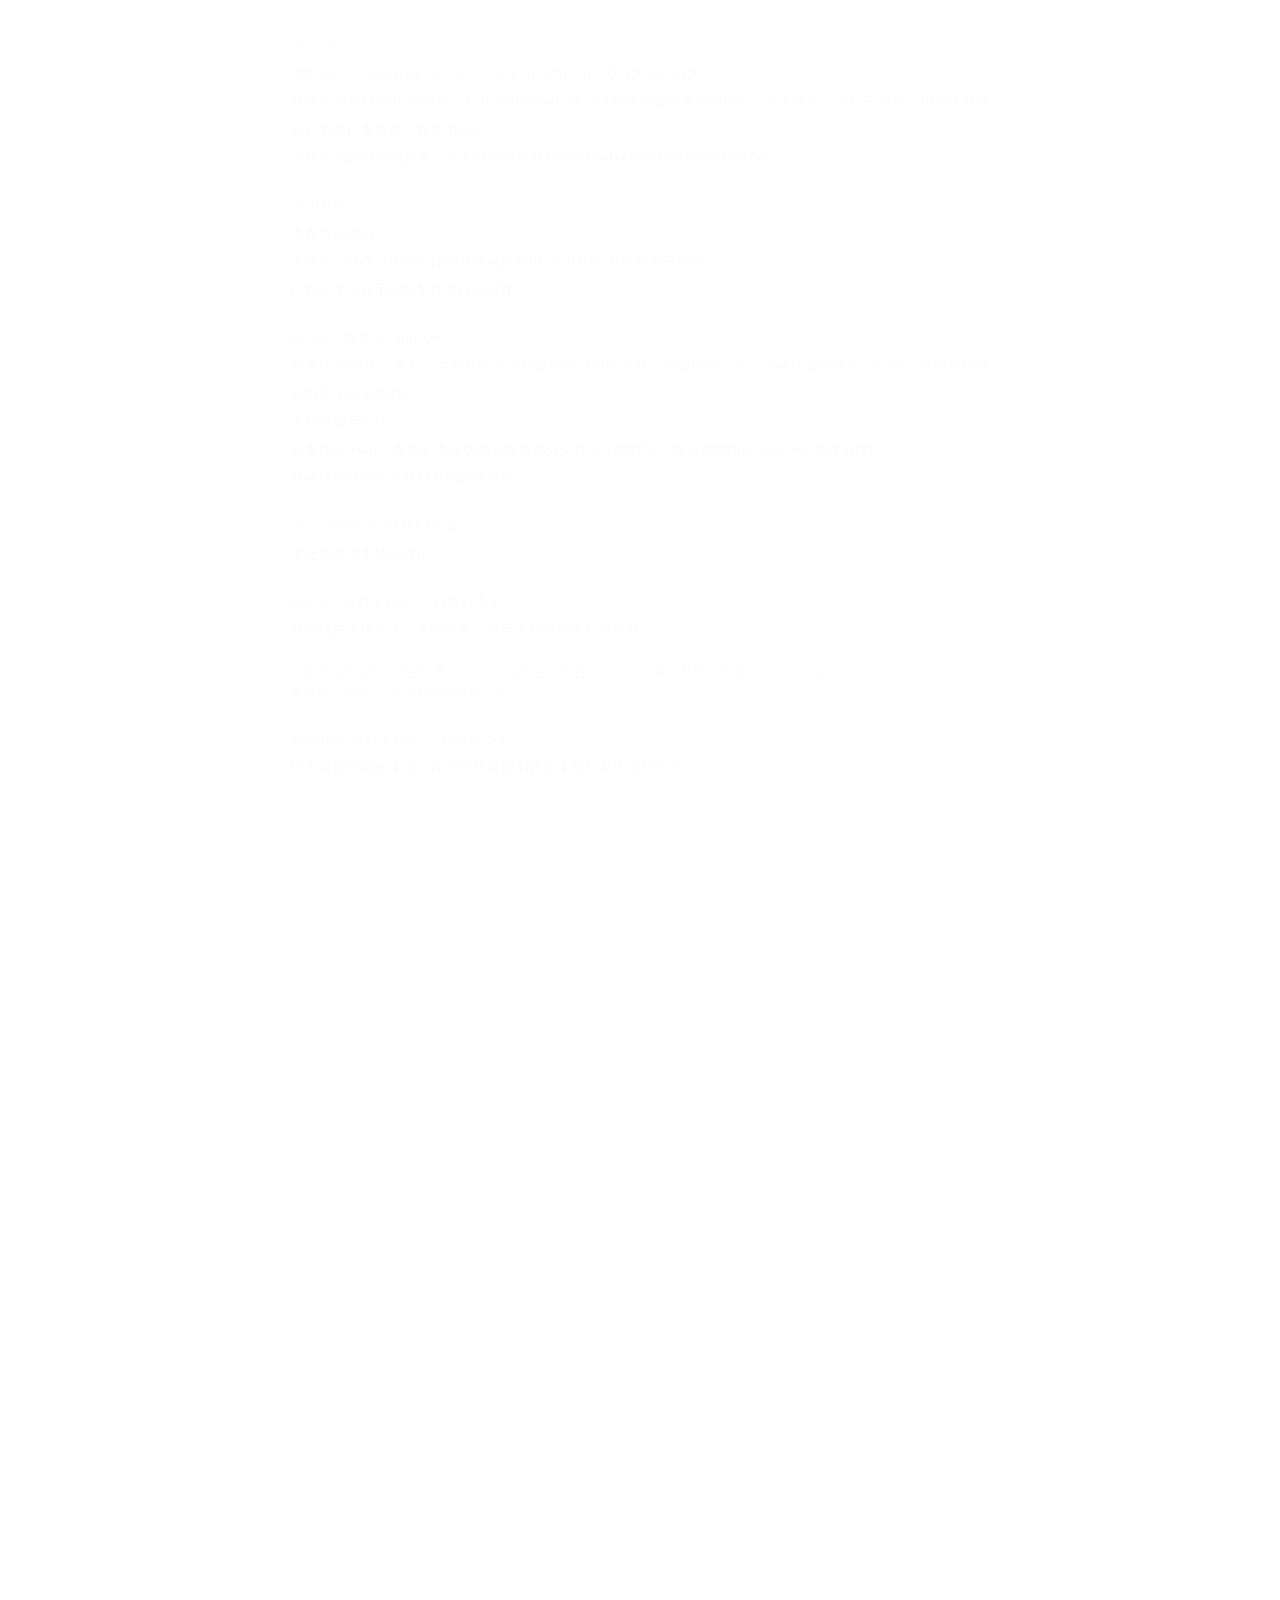
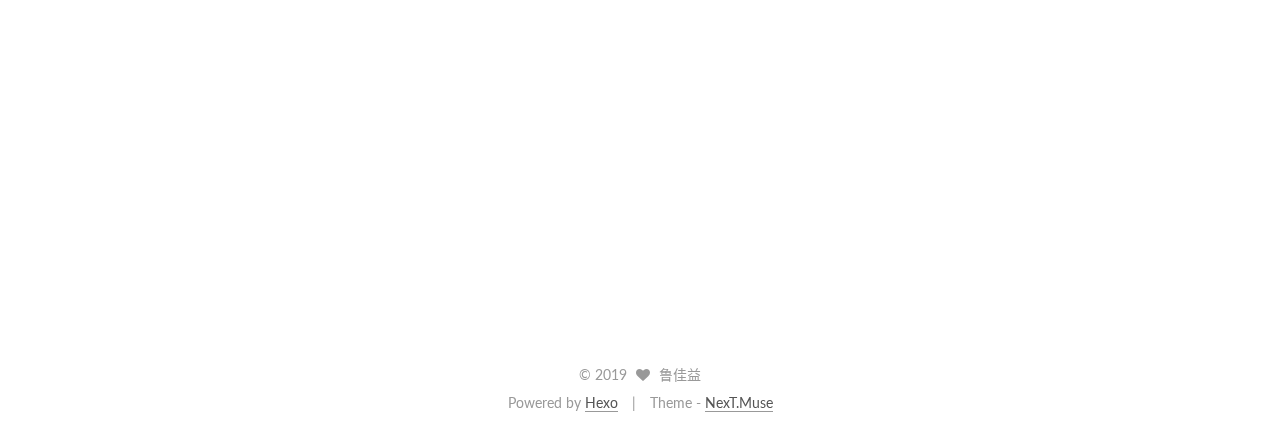
==== commit a7b62524: "Site updated: 2019-04-02 20:22:57" ====
--- a/index.html
+++ b/index.html
@@ -338,13 +338,7 @@
 </code></pre><p>  其他<br> meta name=App-Config content=”fullscreen=yes,useHistoryState=yes,transition=yes”<br>           应用信息，保留系统的历史记录，运动效果<br>          meta http-equiv=”Cache-Control” content=”max-age=180”<br>              max-age=180  响应时间<br>          meta http-equiv=”x-dns-prefetch-control” content=”on”<br>              好处：访问快<br>              解决 dns缓存问题<br>     强制让360浏览器用chrome内核渲染页面<br>           meta name=”renderer” content=”webkit”<br>            尽量用IE最新的模式渲染<br>           meta http-equiv=”X-UA-Compatible” content=”IE=edge”<br>            针对手持设备优化，主要是针对一些老的不识别viewport的浏览器，比如黑莓<br>           meta name=”HandheldFriendly” content=”true”<br>          微软的老式浏览器 -<br>           meta name=”MobileOptimized” content=”320”<br>           uc强制竖屏<br>           meta name=”screen-orientation” content=”portrait”<br>            QQ强制竖屏<br>           meta name=”x5-orientation” content=”portrait”<br>           UC强制全屏<br>           meta name=”full-screen” content=”yes”<br>            QQ强制全屏<br>           meta name=”x5-fullscreen” content=”true”<br>           UC应用模式<br>           meta name=”browsermode” content=”application”<br>            QQ应用模式<br>           meta name=”x5-page-mode” content=”app”</p>
 <pre><code>link rel=&quot;shortcut icon&quot; type=&quot;image/ico&quot; href=&quot;/favicon.ico&quot; /          添加 favicon icon -
  link rel=&quot;alternate&quot; type=&quot;application/rss+xml&quot; title=&quot;RSS&quot; href=&quot;/rss.xml&quot; /   添加 RSS 订阅
-
-
- ！！！常用meta模板
-</code></pre><p>“<meta name="viewport" content="width=device-width,user-scalable=no,initial-scale=1.0,
- maximum-scale=1.0,minimum-scale=1，shrink-to-fit=no, viewport-fit=cover"></p>
-<p><meta name="apple-mobile-web-app-capable" content="yes"></p>
-<p><meta name="apple-mobile-web-app-status-bar-style" content="black">”</p>
+</code></pre><p> 常用meta模板<br> meta name=”viewport” content=”width=device-width,user-scalable=no,initial-scale=1.0,<br> maximum-scale=1.0,minimum-scale=1，shrink-to-fit=no, viewport-fit=cover”<br>meta name=”apple-mobile-web-app-capable” content=”yes”<br>meta name=”apple-mobile-web-app-status-bar-style” content=”black”</p>
 
           
         
--- a/css/main.css
+++ b/css/main.css
@@ -1807,7 +1807,7 @@
   width: 4px;
   height: 4px;
   border-radius: 50%;
-  background: #d2fe3c;
+  background: #378eff;
 }
 .links-of-blogroll {
   font-size: 13px;
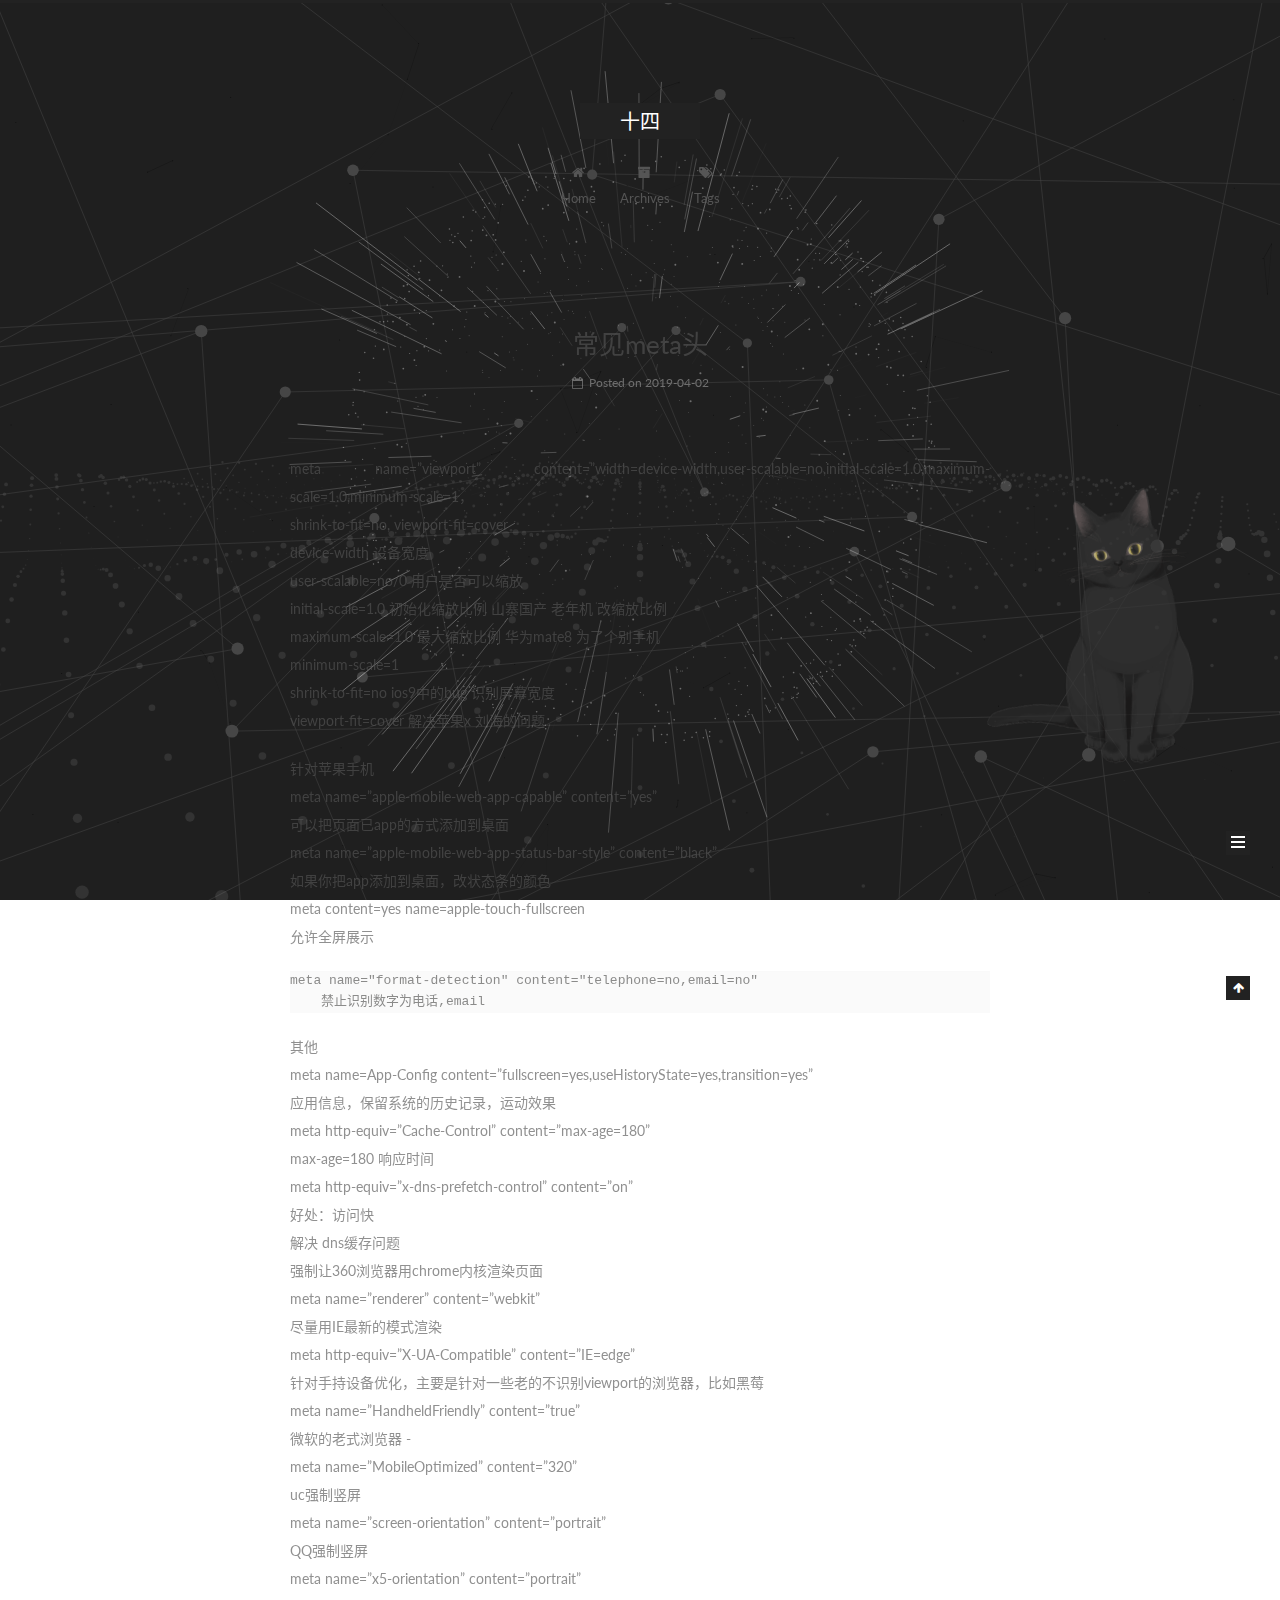
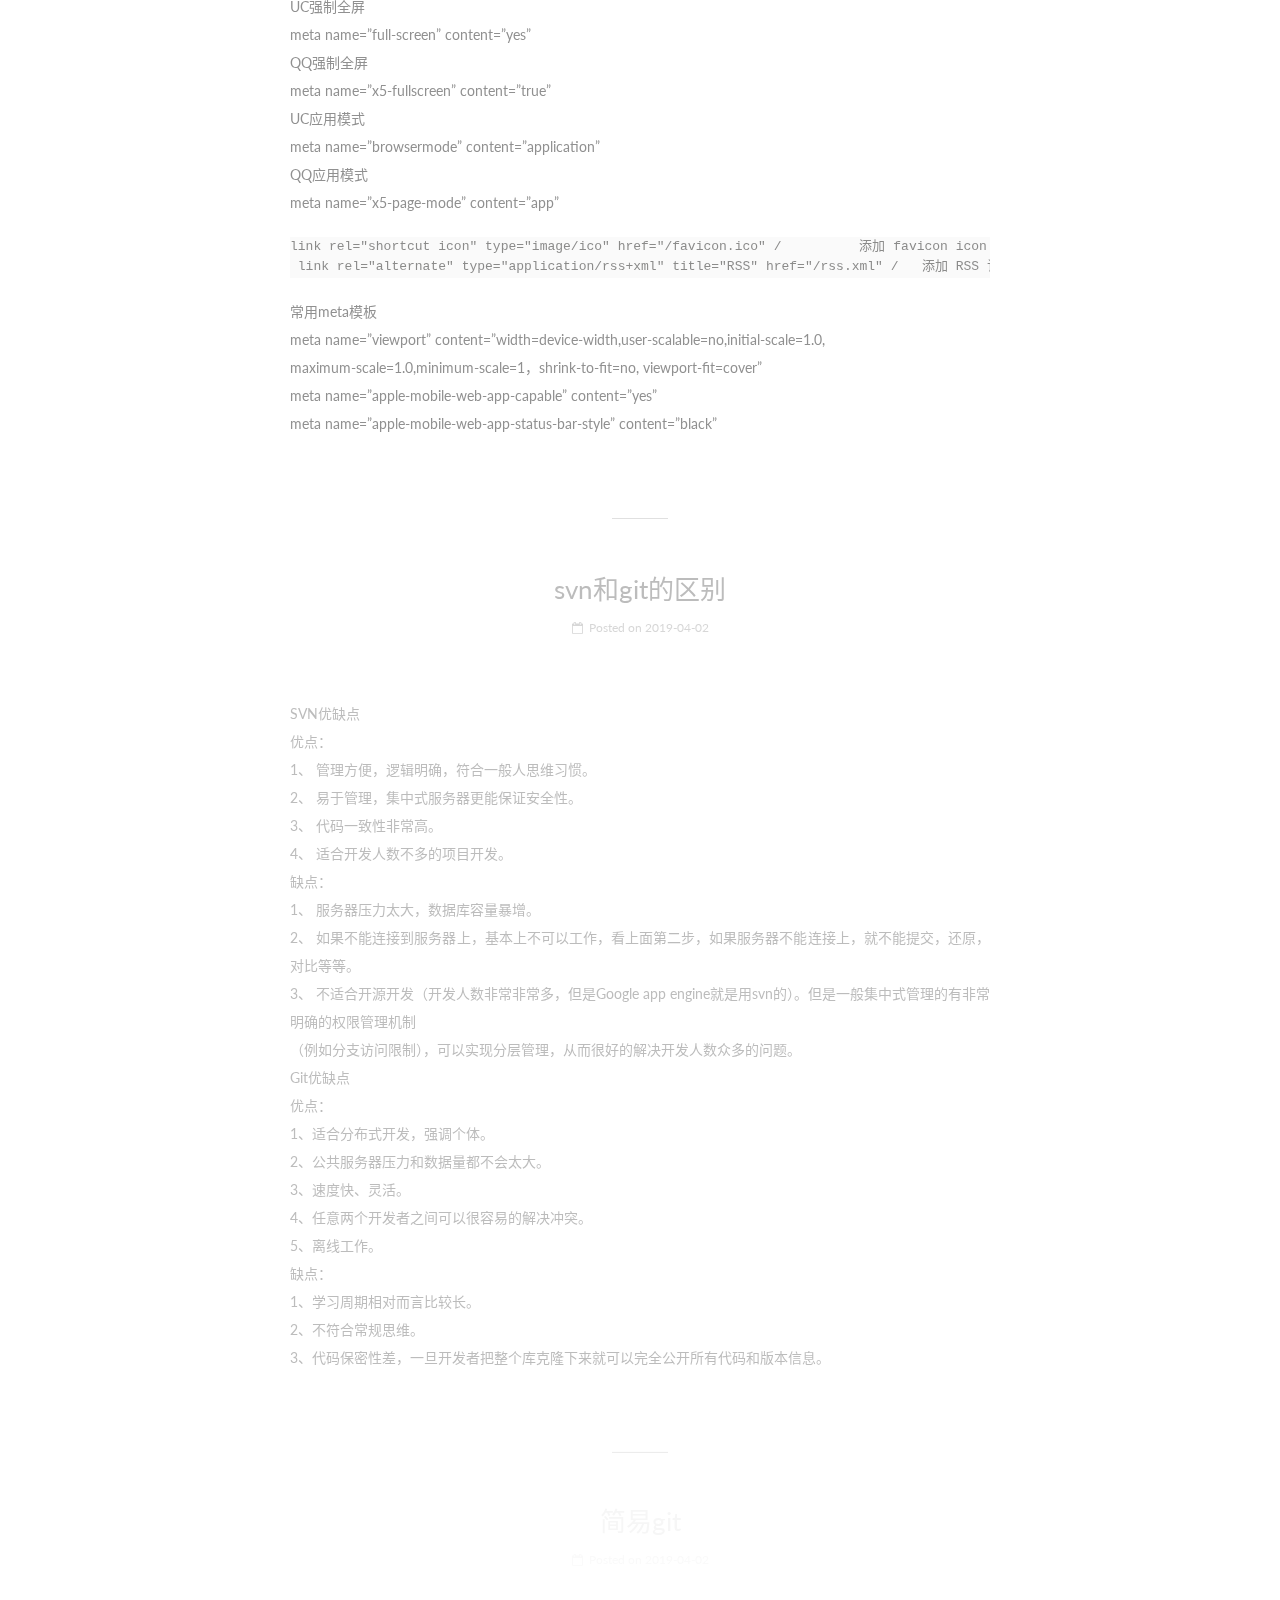
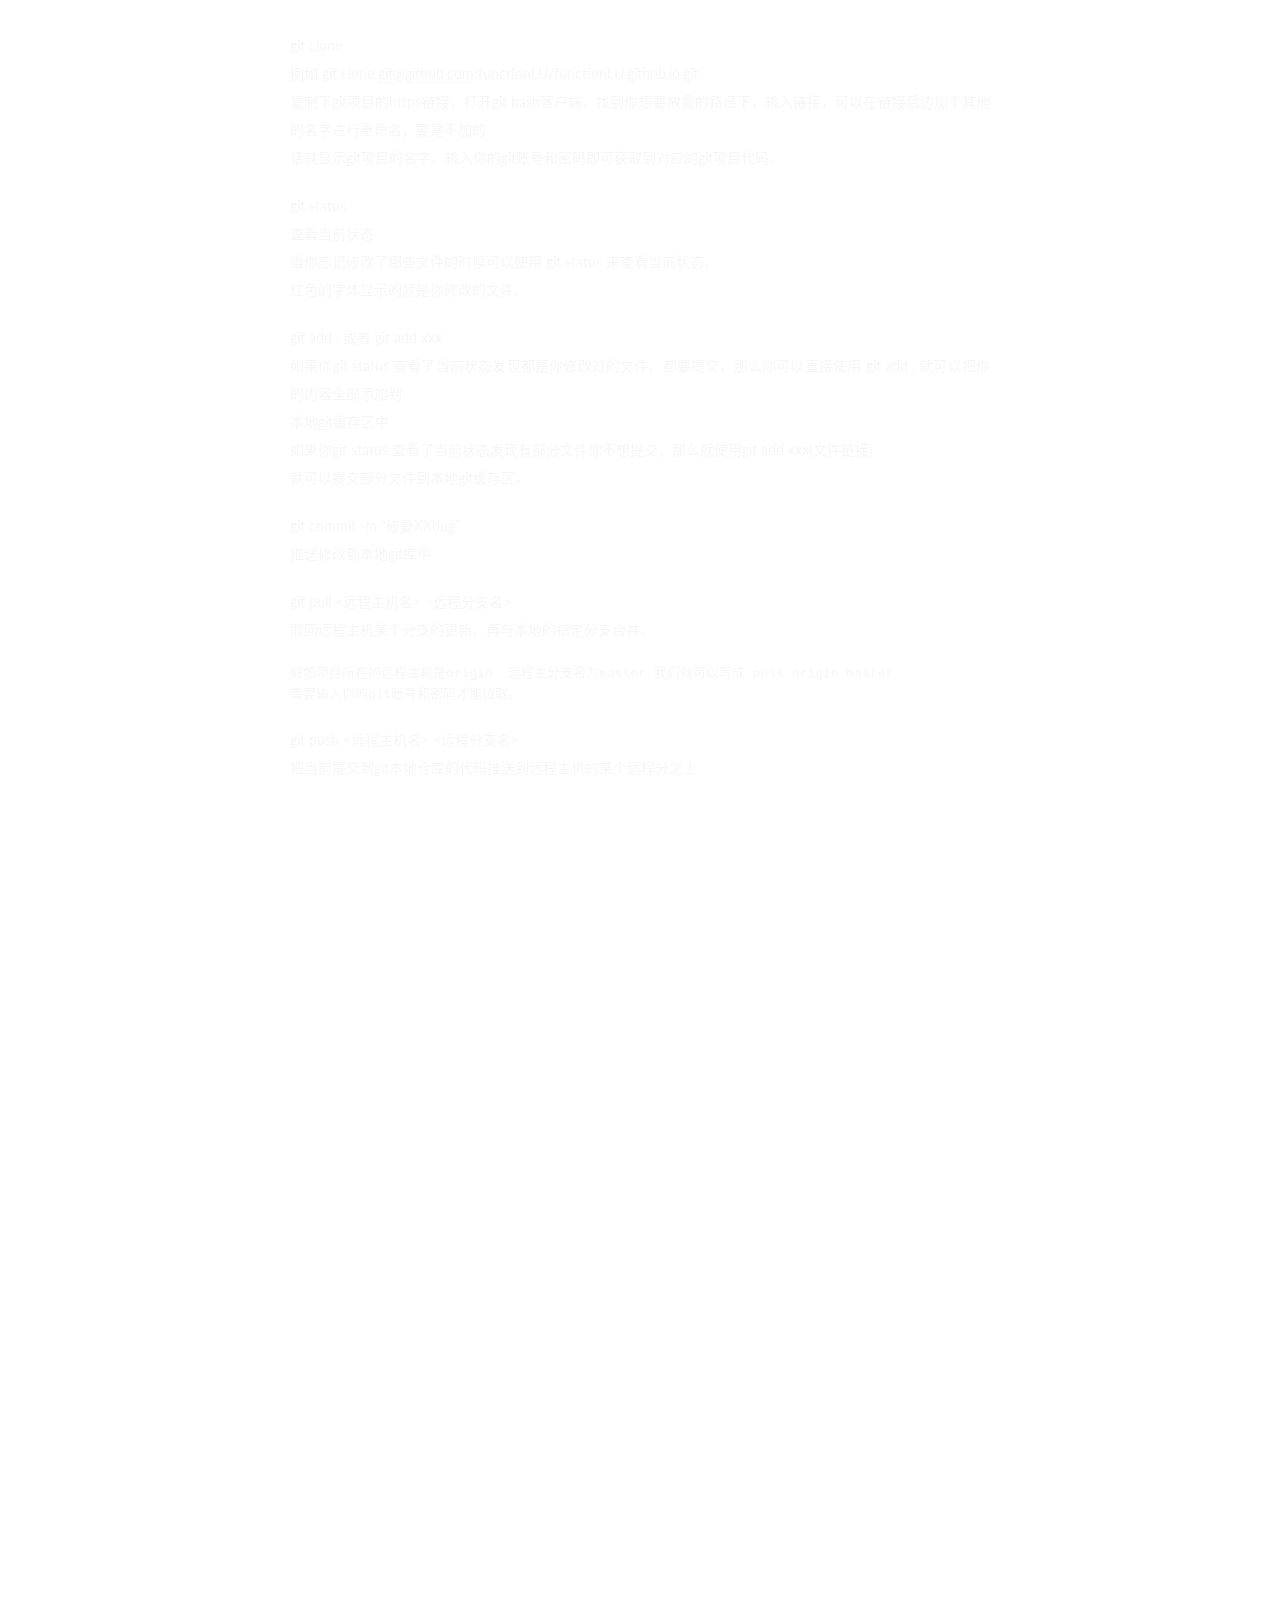
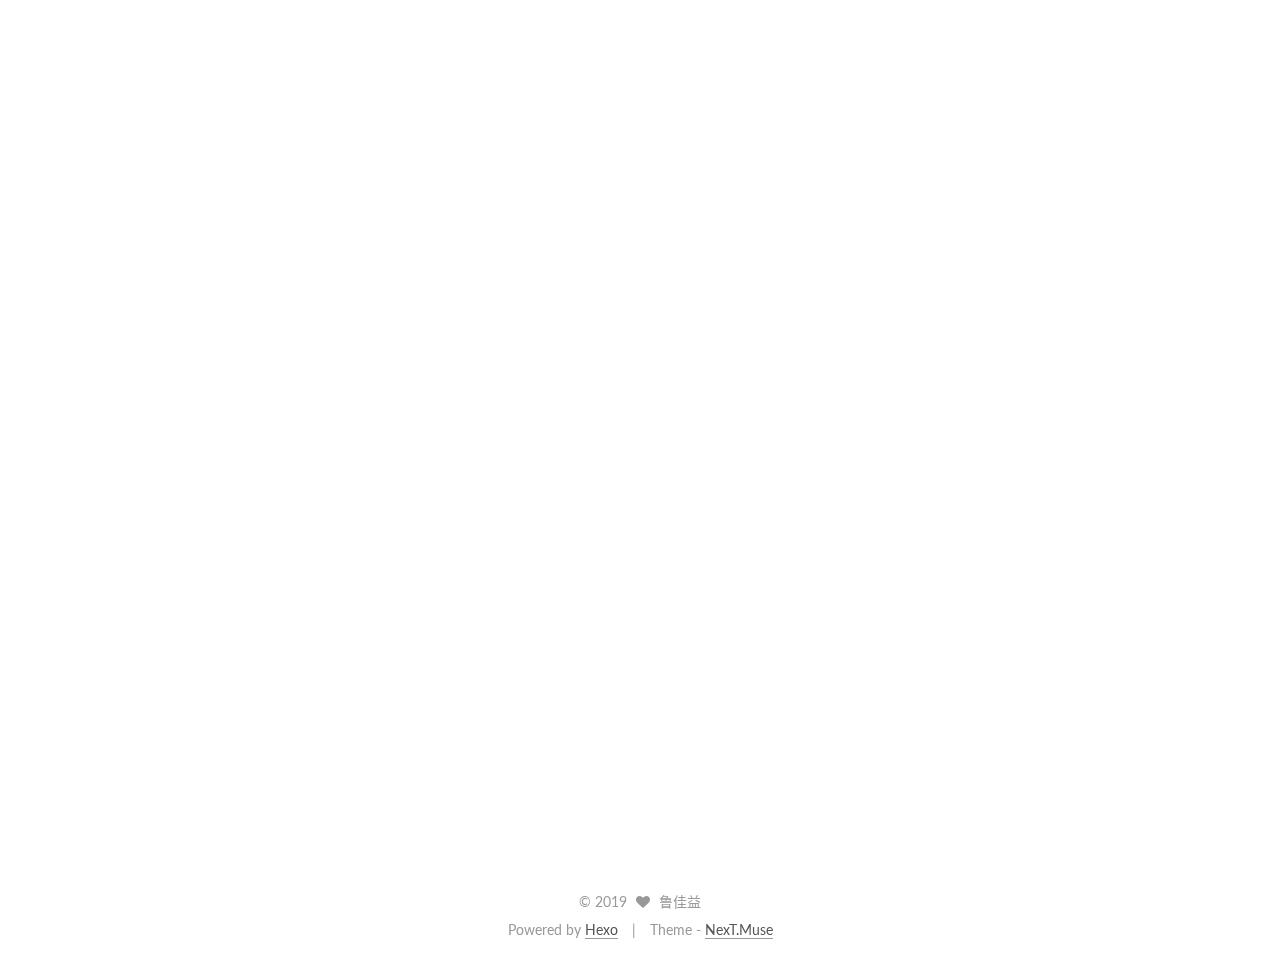
==== commit 6b5c0c69: "Site updated: 2019-04-17 22:14:11" ====
--- a/index.html
+++ b/index.html
@@ -705,7 +705,7 @@
       
         
           
-            <p>　那个女子<br>　　满身都是洗也洗不尽的春色<br>　　眸子闪处，花花草草<br>　　笑口开时，山山水水<br>　　但那块发光的松石<br>　　却折射着她一生的因缘<br>　　她坐在自己的深处避邪<br>　　起来后再把那些误解她的人白白错过<br>　　一挥手<br>　　六尘境界到处都是她撒出的花种</p>
+            <p>　那个女子<br>　　满身都是洗也洗不尽的春色<br>　　眸子闪处，花花草草<br>　　笑口开时，山山水水<br>　　但那块发光的松石<br>　　却折射着她一生的因缘<br>　　她坐在自己的深处避邪<br>　　起来后再把那些误解她的人白白错过<br>　　一挥手<br>　　六尘境界到处都是她撒出的花种<br><img src="/2019/03/13/地空/1.jpg" alt></p>
 
           
         
